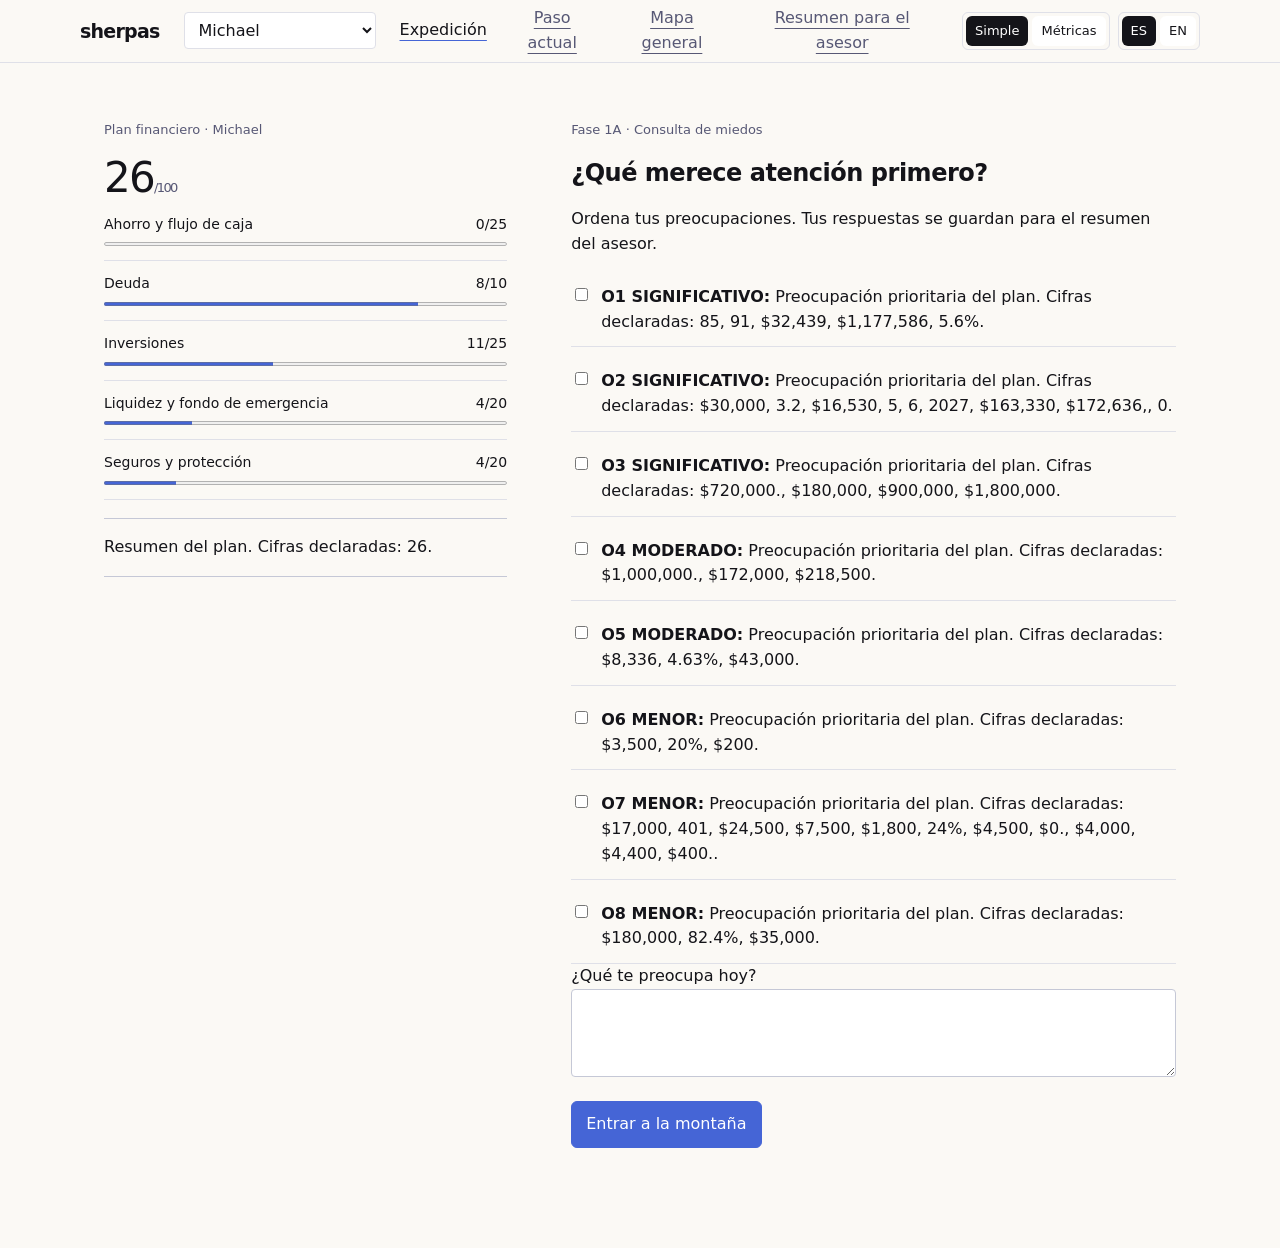
==== frontend/index.html @ 584ed9ed "feat(frontend): deterministic expedition UI ES/EN, sumi-e mountain, zero inference (#6)" ====
<!doctype html>
<html lang="es">
<head>
  <meta charset="utf-8">
  <meta name="viewport" content="width=device-width, initial-scale=1">
  <meta name="description" content="Sherpas Basecamp: una expedición financiera conectada a tu plan real.">
  <title>Sherpa Basecamp × Run IRL</title>
  <link rel="stylesheet" href="styles.css">
</head>
<body>
  <div id="app"></div>
  <script src="cases-data.js"></script>
  <script src="expedicion.js"></script>
  <script src="post-cima.js"></script>
  <script>
    document.addEventListener('DOMContentLoaded', function () {
      if (window.SherpaCasesData && window.SherpaPostCima && document.querySelector('#app')) {
        window.SherpaCasesData.loadCaseData('michael-carter').then(function (loaded) {
          window.SherpaPostCima.mount('#app', { caseId: loaded && loaded.meta ? loaded.meta.slug : 'michael-carter' });
        }).catch(function () {
          window.SherpaPostCima.mount('#app', { caseId: 'michael-carter' });
        });
      }
    });
  </script>
</body>
</html>
---- frontend/styles.css ----
:root {
  --bg-canvas: #FBF9F5;
  --bg-subtle: #f4f5f6;
  --bg-surface: #ffffff;
  --bg-muted: #f0f1f3;
  --ink-primary: #141419;
  --ink-secondary: #30303f;
  --ink-muted: #575875;
  --ink-faint: #717390;
  --border-hairline: #dfe0e8;
  --border-strong: #c5c8d6;
  --accent-primary: #4565d6;
  --accent-bright: #6586fc;
  --accent-soft: #eef2ff;
  --semantic-ok: #059669;
  --semantic-ok-bg: #ecfdf5;
  --semantic-warn: #d97706;
  --semantic-warn-bg: #fffbeb;
  --semantic-danger: #dc2626;
  --semantic-danger-bg: #fef2f2;
  --partner-a: #4565d6;
  --partner-b: #0d9488;
  --font-display: "Poppins", "Inter", system-ui, -apple-system, sans-serif;
  --font-sans: "Inter", system-ui, -apple-system, sans-serif;
  --font-mono: "Fragment Mono", ui-monospace, SFMono-Regular, monospace;
  --radius-sm: 4px;
  --radius-md: 6px;
  --radius-lg: 8px;
  --header-h: 56px;
  --canvas-max: 1120px;
}
* { box-sizing: border-box; box-shadow: none; }
body { margin: 0; background: var(--bg-canvas); color: var(--ink-primary); font: 16px/1.55 var(--font-sans); }
button, input, select, textarea { font: inherit; color: inherit; }
button { border: 1px solid var(--border-strong); background: var(--bg-surface); border-radius: var(--radius-md); padding: 10px 14px; cursor: pointer; transition: transform 150ms ease-out, background 150ms ease-out, border-color 150ms ease-out; }
button:active:not(:disabled) { transform: scale(0.96); }
button:disabled { opacity: .55; cursor: not-allowed; }
@media (hover: hover) { button:hover:not(:disabled) { border-color: var(--accent-primary); background: var(--accent-soft); } button.primary:hover:not(:disabled), .primary:hover:not(:disabled) { background:#3452bf; border-color:#3452bf; color:#ffffff; } }
a { color: inherit; }
h1,h2,h3 { font-family: var(--font-display); letter-spacing: -0.02em; line-height: 1.15; text-wrap: balance; }
p,li,.body-copy { max-width: 72ch; text-wrap: pretty; }
.numbers,.reframe,.advisor-brief,.fear-note,.crack,.preview,.workspace-section,.biome-pill,.score,.metric,.year-label { font-variant-numeric: tabular-nums; }
.site-header { min-height: var(--header-h); width: 100%; border-bottom: 1px solid var(--border-hairline); display:flex; align-items:center; gap:24px; padding:0 max(24px,calc((100vw - var(--canvas-max))/2)); background:var(--bg-canvas); }
.brand { font:600 19px var(--font-display); letter-spacing:-.04em; text-decoration:none; }
.case-select { max-width:250px; border:1px solid var(--border-hairline); padding:7px 10px; border-radius:var(--radius-sm); background:var(--bg-surface); }
.site-nav { display:flex; gap:20px; align-items:center; margin-left:auto; }
.site-nav button { padding:6px 0; border:0; border-radius:0; background:transparent; color:var(--ink-muted); text-decoration:underline; text-underline-offset:5px; }
.site-nav button.active { color:var(--ink-primary); text-decoration-color:var(--accent-primary); }
.toggle,.language-toggle { display:flex; gap:4px; border:1px solid var(--border-hairline); padding:3px; border-radius:var(--radius-md); }
.toggle button,.language-toggle button { border:0; padding:5px 9px; font-size:13px; }
.toggle button.active,.language-toggle button.active { background:var(--ink-primary); color:white; }
.language-toggle { margin-left:-16px; }
.page-shell { max-width:var(--canvas-max); margin:0 auto; padding:44px 24px 80px; }
.open-flow { display:grid; grid-template-columns:minmax(260px, .4fr) minmax(0, .6fr); column-gap:64px; align-items:start; }
.left-rail { position:sticky; top:20px; }
.eyebrow { color:var(--ink-muted); font-size:13px; }
.score { font:500 42px var(--font-display); letter-spacing:-.04em; }
.pillar { display:grid; grid-template-columns:1fr auto; gap:5px 14px; padding:12px 0; border-bottom:1px solid var(--border-hairline); font-size:14px; }
progress { grid-column:1/-1; width:100%; height:8px; accent-color:var(--accent-primary); }
.reframe { padding:16px 0; margin:18px 0; border-top:1px solid var(--border-strong); border-bottom:1px solid var(--border-strong); font-weight:500; }
.workspace-section { border-top:1px solid var(--border-hairline); padding:20px 0; }
.workspace-section:first-child { border-top:0; padding-top:0; }
.choice-list { display:grid; gap:10px; }
.choice { display:flex; gap:10px; align-items:flex-start; padding:12px 0; border-bottom:1px solid var(--border-hairline); }
textarea,input,select { border:1px solid var(--border-strong); border-radius:var(--radius-sm); background:white; padding:10px; }
textarea { width:100%; min-height:88px; }
.button-row { display:flex; gap:10px; flex-wrap:wrap; margin-top:16px; }
button.primary, .primary { background:var(--accent-primary); color:#ffffff; border-color:var(--accent-primary); }
.open-flow:has(.mountain-stage) { position:relative; display:block; }
.open-flow:has(.mountain-stage) > .left-rail { position:absolute; z-index:4; top:28px; left:0; width:min(290px,calc(100vw - 48px)); padding:14px 16px; background:color-mix(in srgb,#FBF9F5 92%,transparent); border-top:1px solid #d7d1c8; border-bottom:1px solid #d7d1c8; backdrop-filter:blur(7px); }
.open-flow:has(.mountain-stage) > div { min-width:0; }
.mountain-stage { position:relative; isolation:isolate; overflow:visible; display:flex; flex-direction:column; justify-content:space-between; width:100vw; min-height:min(72vh,720px); margin:0 calc(50% - 50vw) 30px; padding:0; border:0; border-radius:0; background:transparent!important; color:var(--ink-primary); }
.weather-layer { display:none; }
.biome-pill { position:absolute; z-index:3; top:22px; right:max(24px,calc((100vw - var(--canvas-max))/2)); width:max-content; border:0; border-radius:0; padding:5px 0; background:transparent; color:var(--ink-primary); font-size:12px; letter-spacing:.08em; text-transform:uppercase; }
.mountain-svg { position:relative; z-index:1; width:100%; height:min(72vh,720px); max-height:none; overflow:visible; }
.mountain-svg path,.mountain-svg circle { vector-effect:non-scaling-stroke; }
.mountain-stage ~ .workspace-section,
.mountain-stage + .focus-card { position:relative; z-index:5; width:min(680px,calc(100% - 32px)); margin:-116px auto 0; padding:22px 24px; background:color-mix(in srgb,#FBF9F5 94%,transparent); border-top:1px solid #d7d1c8; border-bottom:1px solid #d7d1c8; backdrop-filter:blur(8px); }
.crack { padding:18px 0; border-left:3px solid var(--semantic-danger); padding-left:16px; background:var(--semantic-danger-bg); }
.preview { color:var(--ink-muted); font-size:14px; }
.advisor-brief,.fear-note { padding:16px 0; border-bottom:1px solid var(--border-hairline); }
.post-view { min-width:0; }
.focus-card,.irl-timeline,.radio-box,.shock-detail,.brief-grid>section { border-top:1px solid var(--border-hairline); padding:18px 0; }
.owner-split { display:grid; grid-template-columns:repeat(2,minmax(0,1fr)); gap:12px; margin:18px 0; }
.owner-split label { display:flex; align-items:center; gap:9px; padding:12px; border:1px solid var(--border-hairline); }
.inertia-alert { margin-top:16px; border-left:3px solid var(--semantic-warn); padding:12px 16px; background:var(--semantic-warn-bg); }
.irl-timeline { display:flex; flex-wrap:wrap; gap:10px; align-items:center; }
.irl-timeline h2,.irl-timeline p { width:100%; }
.radio-controls { display:grid; gap:14px; }
.radio-controls label { display:block; min-width:0; }
.shock-picker { display:block; width:100%; height:42px; min-height:42px; white-space:nowrap; overflow:hidden; text-overflow:ellipsis; margin-top:8px; }
.calm-alert { margin:18px 0; padding:14px 16px; border:1px solid var(--semantic-warn); background:var(--semantic-warn-bg); color:var(--ink-primary); }
.shock-detail { margin-top:16px; }
.brief-grid { display:grid; grid-template-columns:repeat(2,minmax(0,1fr)); gap:32px; }
.numbers,.focus-card,.irl-timeline,.inertia-alert,.radio-box,.shock-picker,.shock-detail,.brief-grid { font-variant-numeric:tabular-nums; }
.mountain-stage[data-biome='summit'] .mountain-svg #activeTrail { stroke-dashoffset:0; }
.mountain-stage[data-biome='summit'] .mountain-svg #cp1,.mountain-stage[data-biome='summit'] .mountain-svg #cp2,.mountain-stage[data-biome='summit'] .mountain-svg #cp3 { fill:#141311; }
.left-rail .reframe { font-variant-numeric:tabular-nums; }
.post-mountain .mountain-svg path[stroke="#ef4444"] { stroke:#C83A2B; }
.mountain-svg .sumi-spine { stroke:#141311; filter:url(#sumi-brush); stroke-linecap:round; stroke-linejoin:round; }
.mountain-svg .rock-edge { stroke:#141311; opacity:.72; stroke-linecap:round; stroke-linejoin:round; }
.mountain-svg .route-ink { stroke:#141311; opacity:.68; }
.mountain-svg .risk-path { stroke:#C83A2B; stroke-linecap:round; stroke-linejoin:round; }
.mountain-svg .sherpas-flag { fill:#141311; }
.mountain-svg [data-action='focus-node'] { cursor:zoom-in; }
.mountain-svg.is-risk-tracking .risk-path { animation:riskDraw 1450ms cubic-bezier(.22,.61,.36,1) both; }
.hidden { display:none !important; }
@media (prefers-reduced-motion: no-preference) {
  .mountain-stage.storm-shake { animation:stormShake .45s ease; }
  @keyframes riskDraw { from { stroke-dashoffset:1; } to { stroke-dashoffset:0; } }
  @keyframes stormShake { 0%,100% { transform:translateX(0); } 20%,60% { transform:translateX(-5px); } 40%,80% { transform:translateX(5px); } }
}
@media (prefers-reduced-motion: reduce) { *,*::before,*::after { scroll-behavior:auto !important; animation-duration:.01ms !important; transition-duration:.01ms !important; } }
@media (max-width:899px) {
  .site-header { height:auto; min-height:var(--header-h); padding:12px 18px; flex-wrap:wrap; gap:12px; }
  .site-nav { order:3; width:100%; flex-wrap:wrap; overflow:visible; margin:0; gap:8px 16px; }
  .language-toggle { margin-left:0; }
  .site-nav button { white-space:nowrap; }
  .case-select { flex:1; min-width:0; height:40px; min-height:40px; white-space:nowrap; overflow:hidden; text-overflow:ellipsis; }
  .page-shell { padding:28px 18px 56px; }
  .open-flow { grid-template-columns:1fr; gap:32px; }
  .open-flow:has(.mountain-stage) > .left-rail { position:relative; top:auto; left:auto; width:auto; margin-bottom:18px; }
  .mountain-stage { min-height:54vh; }
  .mountain-svg { height:54vh; }
  .mountain-stage ~ .workspace-section,
  .mountain-stage + .focus-card { width:calc(100% - 24px); margin-top:-54px; padding:18px 14px; }
  .left-rail { position:static; }
  input,select,textarea { font-size:16px; }
  .focus-card,.owner-split,.irl-timeline,.inertia-alert,.radio-box,.shock-picker,.shock-detail,.brief-grid { min-width:0; }
  .owner-split,.brief-grid { grid-template-columns:1fr; }
  .irl-timeline button { width:100%; }
}
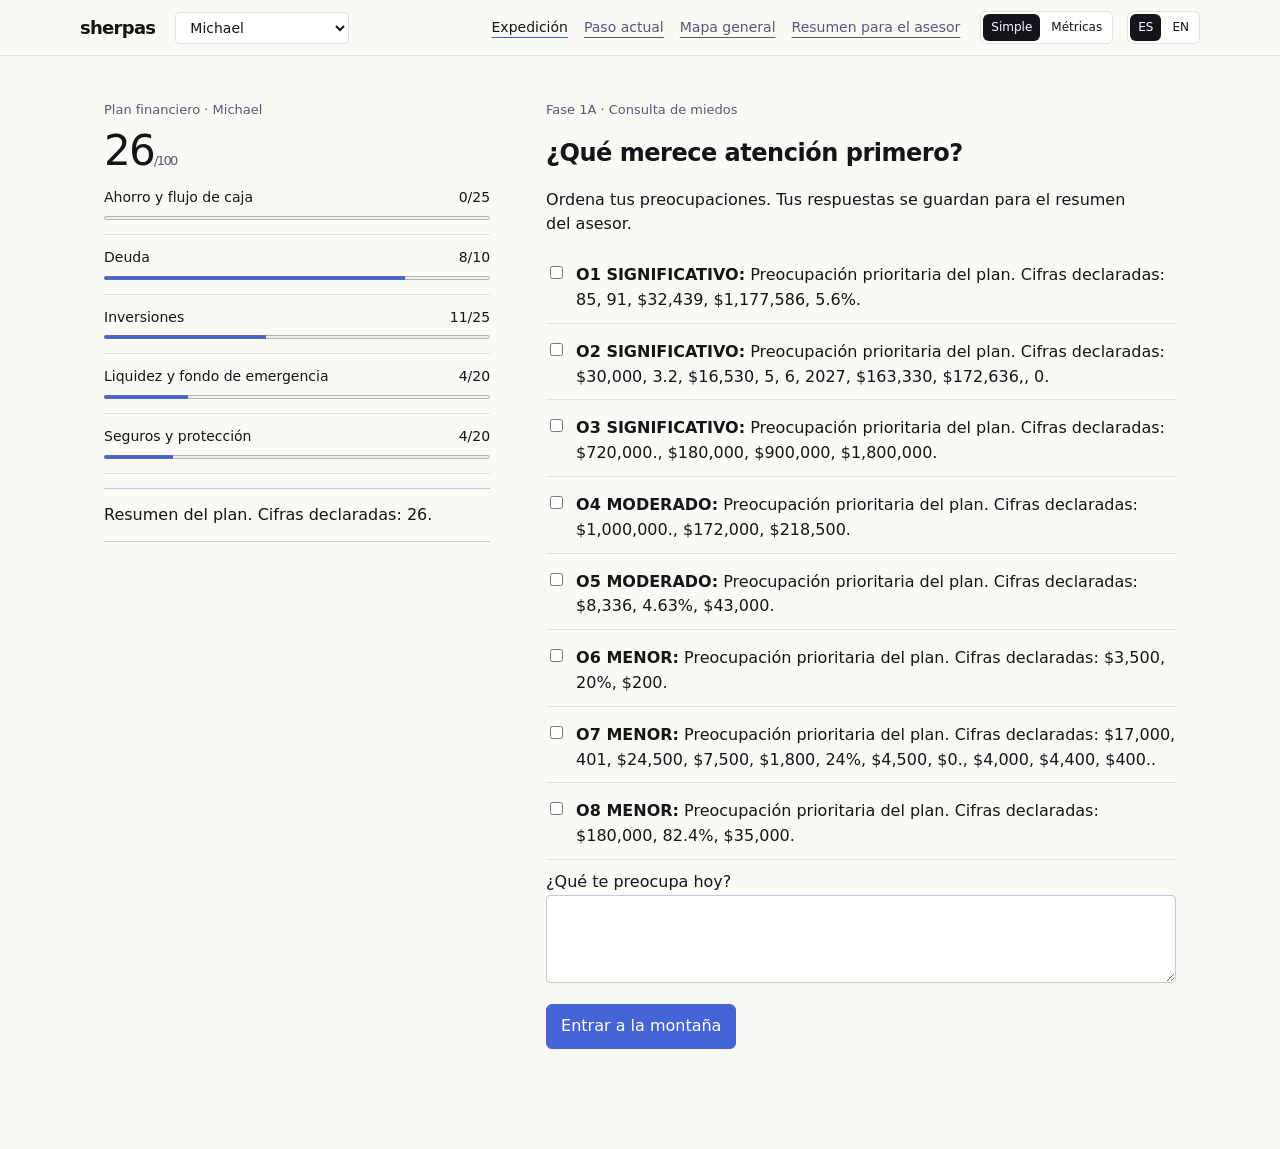
==== commit df5f65c4: "feat(frontend): fullscreen sumi-e mountain, 8x micro-camp zoom and RAF travelling (#92)" ====
--- a/frontend/index.html
+++ b/frontend/index.html
@@ -2,8 +2,8 @@
 <html lang="es">
 <head>
   <meta charset="utf-8">
-  <meta name="viewport" content="width=device-width, initial-scale=1">
-  <meta name="description" content="Sherpas Basecamp: una expedición financiera conectada a tu plan real.">
+  <meta name="viewport" content="width=device-width, initial-scale=1, viewport-fit=cover">
+  <meta name="description" content="Sherpa Basecamp × Run IRL: expedición financiera determinista conectada a tu plan real.">
   <title>Sherpa Basecamp × Run IRL</title>
   <link rel="stylesheet" href="styles.css">
 </head>
--- a/frontend/styles.css
+++ b/frontend/styles.css
@@ -16,7 +16,7 @@
   --semantic-ok-bg: #ecfdf5;
   --semantic-warn: #d97706;
   --semantic-warn-bg: #fffbeb;
-  --semantic-danger: #dc2626;
+  --semantic-danger: #C83A2B;
   --semantic-danger-bg: #fef2f2;
   --partner-a: #4565d6;
   --partner-b: #0d9488;
@@ -25,108 +25,310 @@
   --font-mono: "Fragment Mono", ui-monospace, SFMono-Regular, monospace;
   --radius-sm: 4px;
   --radius-md: 6px;
-  --radius-lg: 8px;
+  --radius-lg: 10px;
   --header-h: 56px;
   --canvas-max: 1120px;
 }
 * { box-sizing: border-box; box-shadow: none; }
 body { margin: 0; background: var(--bg-canvas); color: var(--ink-primary); font: 16px/1.55 var(--font-sans); }
+body.is-mountain-viewport { overflow: hidden; height: 100vh; width: 100vw; }
 button, input, select, textarea { font: inherit; color: inherit; }
-button { border: 1px solid var(--border-strong); background: var(--bg-surface); border-radius: var(--radius-md); padding: 10px 14px; cursor: pointer; transition: transform 150ms ease-out, background 150ms ease-out, border-color 150ms ease-out; }
-button:active:not(:disabled) { transform: scale(0.96); }
+button { border: 1px solid var(--border-strong); background: var(--bg-surface); border-radius: var(--radius-md); padding: 9px 14px; cursor: pointer; transition: transform 150ms ease-out, background 150ms ease-out, border-color 150ms ease-out; }
+button:active:not(:disabled) { transform: scale(0.97); }
 button:disabled { opacity: .55; cursor: not-allowed; }
-@media (hover: hover) { button:hover:not(:disabled) { border-color: var(--accent-primary); background: var(--accent-soft); } button.primary:hover:not(:disabled), .primary:hover:not(:disabled) { background:#3452bf; border-color:#3452bf; color:#ffffff; } }
+@media (hover: hover) {
+  button:hover:not(:disabled) { border-color: var(--accent-primary); background: var(--accent-soft); }
+  button.primary:hover:not(:disabled), .primary:hover:not(:disabled) { background: #3452bf; border-color: #3452bf; color: #ffffff; }
+}
 a { color: inherit; }
-h1,h2,h3 { font-family: var(--font-display); letter-spacing: -0.02em; line-height: 1.15; text-wrap: balance; }
-p,li,.body-copy { max-width: 72ch; text-wrap: pretty; }
-.numbers,.reframe,.advisor-brief,.fear-note,.crack,.preview,.workspace-section,.biome-pill,.score,.metric,.year-label { font-variant-numeric: tabular-nums; }
-.site-header { min-height: var(--header-h); width: 100%; border-bottom: 1px solid var(--border-hairline); display:flex; align-items:center; gap:24px; padding:0 max(24px,calc((100vw - var(--canvas-max))/2)); background:var(--bg-canvas); }
-.brand { font:600 19px var(--font-display); letter-spacing:-.04em; text-decoration:none; }
-.case-select { max-width:250px; border:1px solid var(--border-hairline); padding:7px 10px; border-radius:var(--radius-sm); background:var(--bg-surface); }
-.site-nav { display:flex; gap:20px; align-items:center; margin-left:auto; }
-.site-nav button { padding:6px 0; border:0; border-radius:0; background:transparent; color:var(--ink-muted); text-decoration:underline; text-underline-offset:5px; }
-.site-nav button.active { color:var(--ink-primary); text-decoration-color:var(--accent-primary); }
-.toggle,.language-toggle { display:flex; gap:4px; border:1px solid var(--border-hairline); padding:3px; border-radius:var(--radius-md); }
-.toggle button,.language-toggle button { border:0; padding:5px 9px; font-size:13px; }
-.toggle button.active,.language-toggle button.active { background:var(--ink-primary); color:white; }
-.language-toggle { margin-left:-16px; }
-.page-shell { max-width:var(--canvas-max); margin:0 auto; padding:44px 24px 80px; }
-.open-flow { display:grid; grid-template-columns:minmax(260px, .4fr) minmax(0, .6fr); column-gap:64px; align-items:start; }
-.left-rail { position:sticky; top:20px; }
-.eyebrow { color:var(--ink-muted); font-size:13px; }
-.score { font:500 42px var(--font-display); letter-spacing:-.04em; }
-.pillar { display:grid; grid-template-columns:1fr auto; gap:5px 14px; padding:12px 0; border-bottom:1px solid var(--border-hairline); font-size:14px; }
-progress { grid-column:1/-1; width:100%; height:8px; accent-color:var(--accent-primary); }
-.reframe { padding:16px 0; margin:18px 0; border-top:1px solid var(--border-strong); border-bottom:1px solid var(--border-strong); font-weight:500; }
-.workspace-section { border-top:1px solid var(--border-hairline); padding:20px 0; }
-.workspace-section:first-child { border-top:0; padding-top:0; }
-.choice-list { display:grid; gap:10px; }
-.choice { display:flex; gap:10px; align-items:flex-start; padding:12px 0; border-bottom:1px solid var(--border-hairline); }
-textarea,input,select { border:1px solid var(--border-strong); border-radius:var(--radius-sm); background:white; padding:10px; }
-textarea { width:100%; min-height:88px; }
-.button-row { display:flex; gap:10px; flex-wrap:wrap; margin-top:16px; }
-button.primary, .primary { background:var(--accent-primary); color:#ffffff; border-color:var(--accent-primary); }
-.open-flow:has(.mountain-stage) { position:relative; display:block; }
-.open-flow:has(.mountain-stage) > .left-rail { position:absolute; z-index:4; top:28px; left:0; width:min(290px,calc(100vw - 48px)); padding:14px 16px; background:color-mix(in srgb,#FBF9F5 92%,transparent); border-top:1px solid #d7d1c8; border-bottom:1px solid #d7d1c8; backdrop-filter:blur(7px); }
-.open-flow:has(.mountain-stage) > div { min-width:0; }
-.mountain-stage { position:relative; isolation:isolate; overflow:visible; display:flex; flex-direction:column; justify-content:space-between; width:100vw; min-height:min(72vh,720px); margin:0 calc(50% - 50vw) 30px; padding:0; border:0; border-radius:0; background:transparent!important; color:var(--ink-primary); }
-.weather-layer { display:none; }
-.biome-pill { position:absolute; z-index:3; top:22px; right:max(24px,calc((100vw - var(--canvas-max))/2)); width:max-content; border:0; border-radius:0; padding:5px 0; background:transparent; color:var(--ink-primary); font-size:12px; letter-spacing:.08em; text-transform:uppercase; }
-.mountain-svg { position:relative; z-index:1; width:100%; height:min(72vh,720px); max-height:none; overflow:visible; }
-.mountain-svg path,.mountain-svg circle { vector-effect:non-scaling-stroke; }
-.mountain-stage ~ .workspace-section,
-.mountain-stage + .focus-card { position:relative; z-index:5; width:min(680px,calc(100% - 32px)); margin:-116px auto 0; padding:22px 24px; background:color-mix(in srgb,#FBF9F5 94%,transparent); border-top:1px solid #d7d1c8; border-bottom:1px solid #d7d1c8; backdrop-filter:blur(8px); }
-.crack { padding:18px 0; border-left:3px solid var(--semantic-danger); padding-left:16px; background:var(--semantic-danger-bg); }
-.preview { color:var(--ink-muted); font-size:14px; }
-.advisor-brief,.fear-note { padding:16px 0; border-bottom:1px solid var(--border-hairline); }
-.post-view { min-width:0; }
-.focus-card,.irl-timeline,.radio-box,.shock-detail,.brief-grid>section { border-top:1px solid var(--border-hairline); padding:18px 0; }
-.owner-split { display:grid; grid-template-columns:repeat(2,minmax(0,1fr)); gap:12px; margin:18px 0; }
-.owner-split label { display:flex; align-items:center; gap:9px; padding:12px; border:1px solid var(--border-hairline); }
-.inertia-alert { margin-top:16px; border-left:3px solid var(--semantic-warn); padding:12px 16px; background:var(--semantic-warn-bg); }
-.irl-timeline { display:flex; flex-wrap:wrap; gap:10px; align-items:center; }
-.irl-timeline h2,.irl-timeline p { width:100%; }
-.radio-controls { display:grid; gap:14px; }
-.radio-controls label { display:block; min-width:0; }
-.shock-picker { display:block; width:100%; height:42px; min-height:42px; white-space:nowrap; overflow:hidden; text-overflow:ellipsis; margin-top:8px; }
-.calm-alert { margin:18px 0; padding:14px 16px; border:1px solid var(--semantic-warn); background:var(--semantic-warn-bg); color:var(--ink-primary); }
-.shock-detail { margin-top:16px; }
-.brief-grid { display:grid; grid-template-columns:repeat(2,minmax(0,1fr)); gap:32px; }
-.numbers,.focus-card,.irl-timeline,.inertia-alert,.radio-box,.shock-picker,.shock-detail,.brief-grid { font-variant-numeric:tabular-nums; }
-.mountain-stage[data-biome='summit'] .mountain-svg #activeTrail { stroke-dashoffset:0; }
-.mountain-stage[data-biome='summit'] .mountain-svg #cp1,.mountain-stage[data-biome='summit'] .mountain-svg #cp2,.mountain-stage[data-biome='summit'] .mountain-svg #cp3 { fill:#141311; }
-.left-rail .reframe { font-variant-numeric:tabular-nums; }
-.post-mountain .mountain-svg path[stroke="#ef4444"] { stroke:#C83A2B; }
-.mountain-svg .sumi-spine { stroke:#141311; filter:url(#sumi-brush); stroke-linecap:round; stroke-linejoin:round; }
-.mountain-svg .rock-edge { stroke:#141311; opacity:.72; stroke-linecap:round; stroke-linejoin:round; }
-.mountain-svg .route-ink { stroke:#141311; opacity:.68; }
-.mountain-svg .risk-path { stroke:#C83A2B; stroke-linecap:round; stroke-linejoin:round; }
-.mountain-svg .sherpas-flag { fill:#141311; }
-.mountain-svg [data-action='focus-node'] { cursor:zoom-in; }
-.mountain-svg.is-risk-tracking .risk-path { animation:riskDraw 1450ms cubic-bezier(.22,.61,.36,1) both; }
-.hidden { display:none !important; }
+h1, h2, h3 { font-family: var(--font-display); letter-spacing: -0.02em; line-height: 1.15; text-wrap: balance; }
+p, li, .body-copy { max-width: 72ch; text-wrap: pretty; }
+.numbers, .reframe, .advisor-brief, .fear-note, .crack, .preview, .workspace-section, .biome-pill, .score, .metric, .year-label { font-variant-numeric: tabular-nums; }
+
+.site-header {
+  min-height: var(--header-h);
+  width: 100%;
+  border-bottom: 1px solid var(--border-hairline);
+  display: flex;
+  align-items: center;
+  gap: 20px;
+  padding: 0 max(24px, calc((100vw - var(--canvas-max)) / 2));
+  background: var(--bg-canvas);
+}
+.site-header.header-floating {
+  position: fixed;
+  top: 12px;
+  left: 50%;
+  transform: translateX(-50%);
+  z-index: 30;
+  width: min(1140px, calc(100vw - 24px));
+  min-height: 48px;
+  padding: 6px 14px;
+  gap: 14px;
+  border: 1px solid rgba(20, 19, 17, 0.14);
+  border-radius: var(--radius-lg);
+  background: rgba(251, 249, 245, 0.84);
+  backdrop-filter: blur(12px);
+}
+.brand { font: 600 18px var(--font-display); letter-spacing: -.04em; text-decoration: none; flex-shrink: 0; }
+.case-select { max-width: 240px; border: 1px solid var(--border-hairline); padding: 6px 10px; border-radius: var(--radius-sm); background: var(--bg-surface); font-size: 14px; }
+.site-nav { display: flex; gap: 16px; align-items: center; margin-left: auto; }
+.site-nav button { padding: 5px 0; border: 0; border-radius: 0; background: transparent; color: var(--ink-muted); text-decoration: underline; text-underline-offset: 5px; font-size: 14px; }
+.site-nav button.active { color: var(--ink-primary); text-decoration-color: var(--accent-primary); font-weight: 500; }
+.toggle, .language-toggle { display: flex; gap: 3px; border: 1px solid var(--border-hairline); padding: 2px; border-radius: var(--radius-md); background: rgba(255, 255, 255, 0.72); }
+.toggle button, .language-toggle button { border: 0; padding: 4px 8px; font-size: 12px; background: transparent; }
+.toggle button.active, .language-toggle button.active { background: var(--ink-primary); color: #ffffff; }
+.language-toggle { margin-left: -6px; }
+
+.page-shell { max-width: var(--canvas-max); margin: 0 auto; padding: 44px 24px 80px; }
+.page-shell.page-mountain-full { max-width: none; margin: 0; padding: 0; width: 100vw; height: 100vh; }
+.open-flow { display: grid; grid-template-columns: minmax(260px, .38fr) minmax(0, .62fr); column-gap: 56px; align-items: start; }
+.open-flow.is-mountain-phase { display: block; width: 100vw; height: 100vh; }
+.left-rail { position: sticky; top: 20px; }
+.eyebrow { color: var(--ink-muted); font-size: 13px; margin: 0 0 6px; }
+.score { font: 500 42px var(--font-display); letter-spacing: -.04em; }
+.pillar { display: grid; grid-template-columns: 1fr auto; gap: 5px 14px; padding: 12px 0; border-bottom: 1px solid var(--border-hairline); font-size: 14px; }
+progress { grid-column: 1 / -1; width: 100%; height: 8px; accent-color: var(--accent-primary); }
+.reframe { padding: 14px 0; margin: 14px 0; border-top: 1px solid var(--border-strong); border-bottom: 1px solid var(--border-strong); font-weight: 500; }
+.workspace-section { border-top: 1px solid var(--border-hairline); padding: 20px 0; }
+.workspace-section:first-child { border-top: 0; padding-top: 0; }
+.choice-list { display: grid; gap: 6px; margin-bottom: 10px; }
+.choice { display: flex; gap: 10px; align-items: flex-start; padding: 10px 0; border-bottom: 1px solid var(--border-hairline); cursor: pointer; }
+textarea, input, select { border: 1px solid var(--border-strong); border-radius: var(--radius-sm); background: #ffffff; padding: 10px; }
+textarea { width: 100%; min-height: 88px; }
+.button-row { display: flex; gap: 10px; flex-wrap: wrap; margin-top: 14px; }
+button.primary, .primary { background: var(--accent-primary); color: #ffffff; border-color: var(--accent-primary); }
+
+/* Giant 100vw x 100vh Sumi-e Mountain Stage */
+.mountain-stage.mountain-fullscreen {
+  position: fixed;
+  inset: 0;
+  width: 100vw;
+  height: 100vh;
+  margin: 0;
+  padding: 0;
+  overflow: hidden;
+  z-index: 10;
+  background: radial-gradient(circle at 68% 20%, #FFFFFF 0%, #FBF9F5 54%, #F2EDE3 100%);
+}
+.mountain-fullscreen .mountain-svg {
+  width: 100vw;
+  height: 100vh;
+  display: block;
+}
+.mountain-hud {
+  position: fixed;
+  top: 72px;
+  left: max(16px, calc((100vw - 1140px) / 2));
+  z-index: 25;
+  display: flex;
+  flex-wrap: wrap;
+  align-items: center;
+  gap: 8px;
+  pointer-events: none;
+}
+.mountain-hud > * { pointer-events: auto; }
+.biome-pill {
+  border: 1px solid rgba(20, 19, 17, 0.14);
+  border-radius: var(--radius-md);
+  padding: 5px 10px;
+  background: rgba(251, 249, 245, 0.86);
+  backdrop-filter: blur(8px);
+  color: var(--ink-primary);
+  font-size: 12px;
+  letter-spacing: .06em;
+  text-transform: uppercase;
+}
+.camp-pills {
+  display: inline-flex;
+  align-items: center;
+  gap: 4px;
+  padding: 3px;
+  border: 1px solid rgba(20, 19, 17, 0.14);
+  border-radius: var(--radius-md);
+  background: rgba(251, 249, 245, 0.86);
+  backdrop-filter: blur(8px);
+}
+.camp-pills button {
+  border: 0;
+  background: transparent;
+  padding: 4px 8px;
+  font-size: 12px;
+  border-radius: var(--radius-sm);
+  color: var(--ink-muted);
+}
+.camp-pills button.active {
+  background: var(--ink-primary);
+  color: #ffffff;
+}
+.hud-zoom-btn {
+  padding: 5px 10px;
+  font-size: 12px;
+  background: rgba(251, 249, 245, 0.88);
+  border: 1px solid rgba(20, 19, 17, 0.18);
+  backdrop-filter: blur(8px);
+}
+
+/* Floating decision / crevasse dialog shown ONLY after zooming into camp */
+.floating-dialog {
+  position: fixed;
+  right: max(20px, calc((100vw - 1140px) / 2));
+  bottom: 20px;
+  z-index: 28;
+  width: min(450px, calc(100vw - 32px));
+  max-height: min(65vh, 560px);
+  overflow-y: auto;
+  padding: 18px 20px;
+  background: rgba(251, 249, 245, 0.94);
+  border: 1px solid rgba(20, 19, 17, 0.18);
+  border-radius: var(--radius-lg);
+  backdrop-filter: blur(14px);
+  animation: dialogEnter 240ms cubic-bezier(.22, .61, .36, 1) both;
+}
+.floating-dialog.is-dialog-hidden,
+.floating-dialog[hidden] {
+  display: none !important;
+}
+.floating-dialog h1, .floating-dialog h2 {
+  font-size: 19px;
+  margin: 0 0 8px;
+}
+.floating-dialog .reframe {
+  margin: 10px 0;
+  padding: 10px 0;
+  font-size: 14px;
+}
+.floating-dialog-head {
+  display: flex;
+  align-items: flex-start;
+  justify-content: space-between;
+  gap: 12px;
+}
+.dialog-close-btn {
+  padding: 4px 9px;
+  font-size: 12px;
+  flex-shrink: 0;
+}
+.floating-overview-cta {
+  position: fixed;
+  left: 50%;
+  bottom: 24px;
+  transform: translateX(-50%);
+  z-index: 26;
+  display: flex;
+  align-items: center;
+  gap: 10px;
+  padding: 8px 14px;
+  background: rgba(251, 249, 245, 0.9);
+  border: 1px solid rgba(20, 19, 17, 0.16);
+  border-radius: 999px;
+  backdrop-filter: blur(10px);
+  font-size: 13px;
+}
+.floating-overview-cta.is-hidden,
+.floating-overview-cta[hidden] {
+  display: none !important;
+}
+
+/* Post-cima mountain inside overview / current */
+.mountain-stage.post-mountain {
+  position: relative;
+  width: 100%;
+  min-height: 320px;
+  margin: 14px 0 24px;
+  border: 1px solid var(--border-hairline);
+  border-radius: var(--radius-lg);
+  overflow: hidden;
+  background: radial-gradient(circle at 68% 20%, #FFFFFF 0%, #FBF9F5 56%, #F2EDE3 100%);
+}
+.post-mountain .mountain-svg {
+  width: 100%;
+  height: min(46vh, 420px);
+  display: block;
+}
+.post-mountain .biome-pill {
+  position: absolute;
+  top: 12px;
+  left: 12px;
+  z-index: 3;
+}
+.weather-layer { display: none; }
+
+/* Sumi-e SVG linework & micro-camp scale */
+.mountain-svg .sumi-spine { stroke: #141311; filter: url(#sumi-brush); stroke-linecap: round; stroke-linejoin: round; vector-effect: non-scaling-stroke; }
+.mountain-svg .rock-edge { stroke: #141311; opacity: .66; stroke-linecap: round; stroke-linejoin: round; vector-effect: non-scaling-stroke; }
+.mountain-svg .contour-ink { stroke: #141311; opacity: .16; fill: none; vector-effect: non-scaling-stroke; }
+.mountain-svg .route-guide { stroke: #141311; opacity: .24; fill: none; stroke-dasharray: 4 6; vector-effect: non-scaling-stroke; }
+.mountain-svg .route-ink { stroke: #141311; opacity: .82; fill: none; stroke-linecap: round; vector-effect: non-scaling-stroke; }
+.mountain-svg .partner-rope { fill: none; stroke-linecap: round; vector-effect: non-scaling-stroke; }
+.mountain-svg .risk-path { stroke: #C83A2B; fill: none; stroke-linecap: round; stroke-linejoin: round; vector-effect: non-scaling-stroke; }
+.mountain-svg .micro-camp { cursor: zoom-in; }
+.mountain-svg .micro-camp .camp-beacon { fill: none; stroke: #141311; stroke-width: .45; opacity: .38; }
+.mountain-svg .micro-camp.is-active .camp-beacon { stroke: #4565d6; opacity: .95; }
+.mountain-svg .micro-camp.is-reached .camp-tent { fill: #141311; }
+.mountain-svg .micro-camp:hover .camp-beacon { stroke: #4565d6; opacity: 1; }
+.mountain-svg .sherpas-flag { fill: #141311; }
+
+.yearly-chart { width: 100%; height: auto; display: block; margin: 6px 0; }
+.crack { padding: 14px 16px; border-left: 3px solid var(--semantic-danger); background: var(--semantic-danger-bg); margin-bottom: 12px; }
+.preview { color: var(--ink-muted); font-size: 14px; margin: 8px 0; }
+.advisor-brief, .fear-note { padding: 12px 0; border-bottom: 1px solid var(--border-hairline); }
+.post-view { min-width: 0; }
+.focus-card, .irl-timeline, .radio-box, .shock-detail, .brief-grid > section { border-top: 1px solid var(--border-hairline); padding: 18px 0; }
+.owner-split { display: grid; grid-template-columns: repeat(2, minmax(0, 1fr)); gap: 12px; margin: 18px 0; }
+.owner-split label { display: flex; align-items: center; gap: 9px; padding: 12px; border: 1px solid var(--border-hairline); }
+.inertia-alert { margin-top: 16px; border-left: 3px solid var(--semantic-warn); padding: 12px 16px; background: var(--semantic-warn-bg); }
+.irl-timeline { display: flex; flex-wrap: wrap; gap: 10px; align-items: center; }
+.irl-timeline h2, .irl-timeline p { width: 100%; }
+.radio-controls { display: grid; gap: 14px; }
+.radio-controls label { display: block; min-width: 0; }
+.shock-picker { display: block; width: 100%; height: 42px; min-height: 42px; white-space: nowrap; overflow: hidden; text-overflow: ellipsis; margin-top: 8px; }
+.calm-alert { margin: 18px 0; padding: 14px 16px; border: 1px solid var(--semantic-warn); background: var(--semantic-warn-bg); color: var(--ink-primary); }
+.shock-detail { margin-top: 16px; }
+.brief-grid { display: grid; grid-template-columns: repeat(2, minmax(0, 1fr)); gap: 32px; }
+.numbers, .focus-card, .irl-timeline, .inertia-alert, .radio-box, .shock-picker, .shock-detail, .brief-grid { font-variant-numeric: tabular-nums; }
+.hidden { display: none !important; }
+
 @media (prefers-reduced-motion: no-preference) {
-  .mountain-stage.storm-shake { animation:stormShake .45s ease; }
-  @keyframes riskDraw { from { stroke-dashoffset:1; } to { stroke-dashoffset:0; } }
-  @keyframes stormShake { 0%,100% { transform:translateX(0); } 20%,60% { transform:translateX(-5px); } 40%,80% { transform:translateX(5px); } }
-}
-@media (prefers-reduced-motion: reduce) { *,*::before,*::after { scroll-behavior:auto !important; animation-duration:.01ms !important; transition-duration:.01ms !important; } }
-@media (max-width:899px) {
-  .site-header { height:auto; min-height:var(--header-h); padding:12px 18px; flex-wrap:wrap; gap:12px; }
-  .site-nav { order:3; width:100%; flex-wrap:wrap; overflow:visible; margin:0; gap:8px 16px; }
-  .language-toggle { margin-left:0; }
-  .site-nav button { white-space:nowrap; }
-  .case-select { flex:1; min-width:0; height:40px; min-height:40px; white-space:nowrap; overflow:hidden; text-overflow:ellipsis; }
-  .page-shell { padding:28px 18px 56px; }
-  .open-flow { grid-template-columns:1fr; gap:32px; }
-  .open-flow:has(.mountain-stage) > .left-rail { position:relative; top:auto; left:auto; width:auto; margin-bottom:18px; }
-  .mountain-stage { min-height:54vh; }
-  .mountain-svg { height:54vh; }
-  .mountain-stage ~ .workspace-section,
-  .mountain-stage + .focus-card { width:calc(100% - 24px); margin-top:-54px; padding:18px 14px; }
-  .left-rail { position:static; }
-  input,select,textarea { font-size:16px; }
-  .focus-card,.owner-split,.irl-timeline,.inertia-alert,.radio-box,.shock-picker,.shock-detail,.brief-grid { min-width:0; }
-  .owner-split,.brief-grid { grid-template-columns:1fr; }
-  .irl-timeline button { width:100%; }
-}
+  .mountain-stage.storm-shake { animation: stormShake .45s ease; }
+  @keyframes dialogEnter { from { opacity: 0; transform: translateY(10px); } to { opacity: 1; transform: translateY(0); } }
+  @keyframes stormShake { 0%, 100% { transform: translateX(0); } 20%, 60% { transform: translateX(-5px); } 40%, 80% { transform: translateX(5px); } }
+}
+@media (prefers-reduced-motion: reduce) {
+  *, *::before, *::after { scroll-behavior: auto !important; animation-duration: .01ms !important; transition-duration: .01ms !important; }
+}
+
+@media (max-width: 899px) {
+  .site-header { height: auto; min-height: var(--header-h); padding: 12px 18px; flex-wrap: wrap; gap: 10px; }
+  .site-header.header-floating {
+    top: 8px;
+    left: 8px;
+    right: 8px;
+    width: auto;
+    transform: none;
+    padding: 8px 10px;
+    gap: 8px;
+  }
+  .site-nav { order: 3; width: 100%; flex-wrap: wrap; overflow: visible; margin: 0; gap: 6px 14px; }
+  .language-toggle { margin-left: 0; }
+  .site-nav button { white-space: nowrap; }
+  .case-select { flex: 1; min-width: 0; height: 38px; min-height: 38px; white-space: nowrap; overflow: hidden; text-overflow: ellipsis; }
+  .page-shell { padding: 28px 18px 56px; }
+  .page-shell.page-mountain-full { padding: 0; }
+  .open-flow { grid-template-columns: 1fr; gap: 32px; }
+  .left-rail { position: static; }
+  .mountain-hud { top: 104px; left: 10px; right: 10px; }
+  .floating-dialog {
+    left: 10px;
+    right: 10px;
+    bottom: 10px;
+    width: auto;
+    max-height: 52vh;
+    padding: 14px 14px;
+  }
+  .post-mountain .mountain-svg { height: 42vh; }
+  input, select, textarea { font-size: 16px; }
+  .focus-card, .owner-split, .irl-timeline, .inertia-alert, .radio-box, .shock-picker, .shock-detail, .brief-grid { min-width: 0; }
+  .owner-split, .brief-grid { grid-template-columns: 1fr; }
+  .irl-timeline button { width: 100%; }
+}
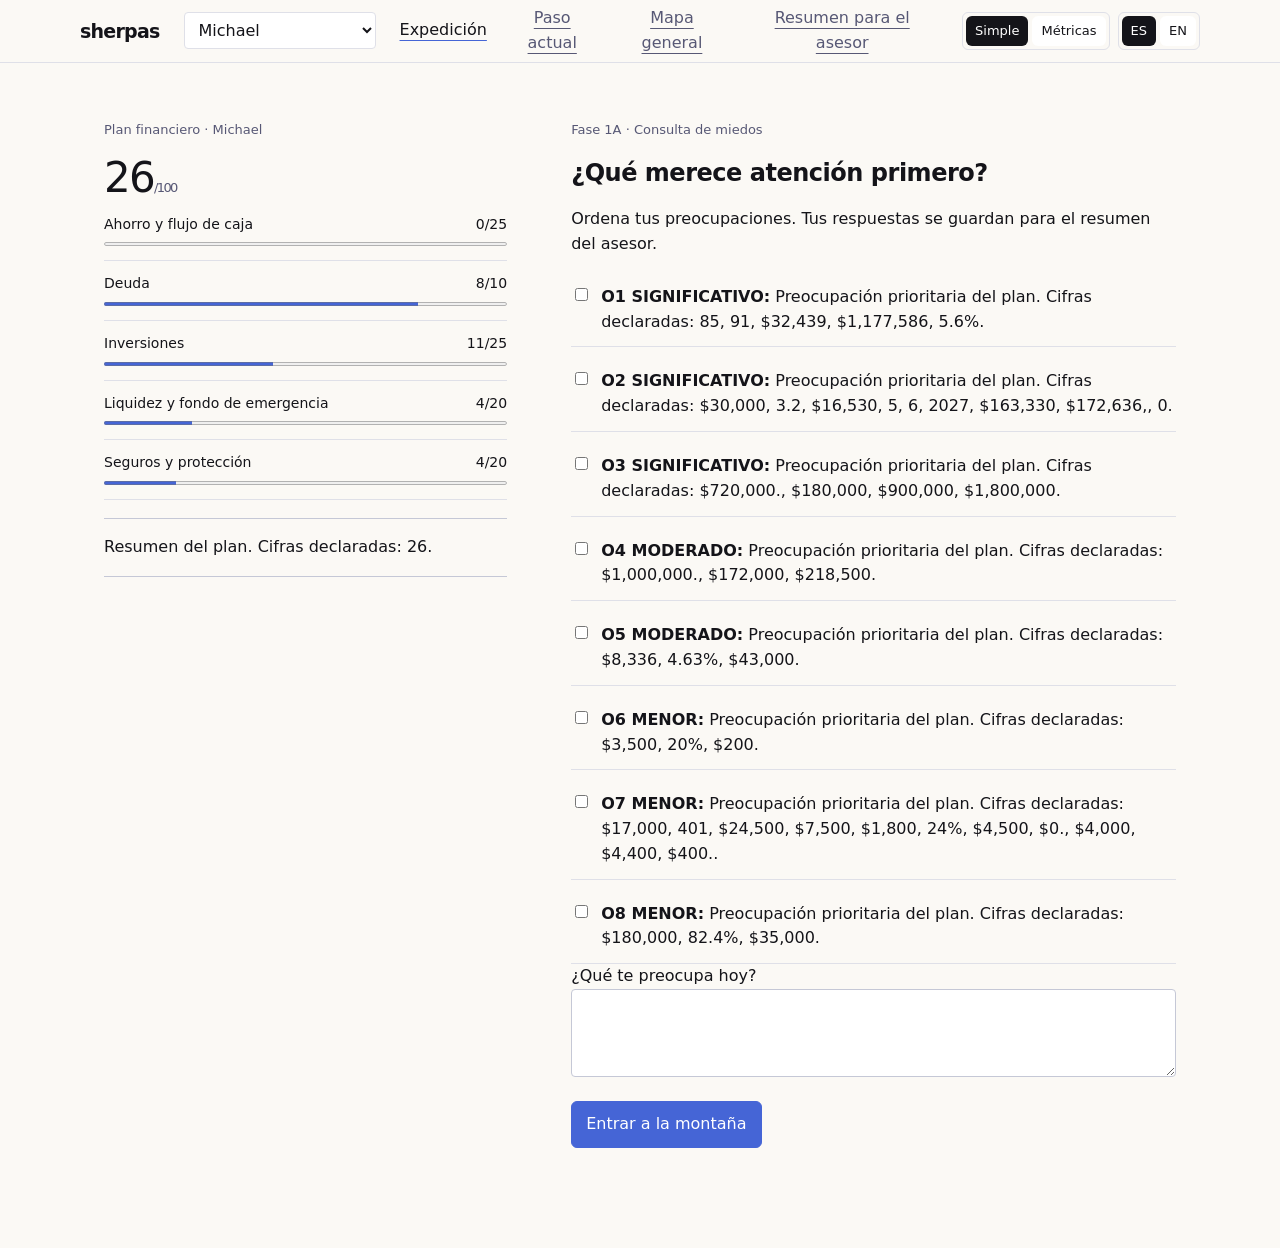
==== commit d7912fff: "Merge remote-tracking branch 'origin/feat/issue-7-frontend-post-cima' into feat/unified-api-server" ====
--- a/frontend/index.html
+++ b/frontend/index.html
@@ -2,8 +2,8 @@
 <html lang="es">
 <head>
   <meta charset="utf-8">
-  <meta name="viewport" content="width=device-width, initial-scale=1, viewport-fit=cover">
-  <meta name="description" content="Sherpa Basecamp × Run IRL: expedición financiera determinista conectada a tu plan real.">
+  <meta name="viewport" content="width=device-width, initial-scale=1">
+  <meta name="description" content="Sherpas Basecamp: una expedición financiera conectada a tu plan real.">
   <title>Sherpa Basecamp × Run IRL</title>
   <link rel="stylesheet" href="styles.css">
 </head>
--- a/frontend/styles.css
+++ b/frontend/styles.css
@@ -16,7 +16,7 @@
   --semantic-ok-bg: #ecfdf5;
   --semantic-warn: #d97706;
   --semantic-warn-bg: #fffbeb;
-  --semantic-danger: #C83A2B;
+  --semantic-danger: #dc2626;
   --semantic-danger-bg: #fef2f2;
   --partner-a: #4565d6;
   --partner-b: #0d9488;
@@ -25,310 +25,108 @@
   --font-mono: "Fragment Mono", ui-monospace, SFMono-Regular, monospace;
   --radius-sm: 4px;
   --radius-md: 6px;
-  --radius-lg: 10px;
+  --radius-lg: 8px;
   --header-h: 56px;
   --canvas-max: 1120px;
 }
 * { box-sizing: border-box; box-shadow: none; }
 body { margin: 0; background: var(--bg-canvas); color: var(--ink-primary); font: 16px/1.55 var(--font-sans); }
-body.is-mountain-viewport { overflow: hidden; height: 100vh; width: 100vw; }
 button, input, select, textarea { font: inherit; color: inherit; }
-button { border: 1px solid var(--border-strong); background: var(--bg-surface); border-radius: var(--radius-md); padding: 9px 14px; cursor: pointer; transition: transform 150ms ease-out, background 150ms ease-out, border-color 150ms ease-out; }
-button:active:not(:disabled) { transform: scale(0.97); }
+button { border: 1px solid var(--border-strong); background: var(--bg-surface); border-radius: var(--radius-md); padding: 10px 14px; cursor: pointer; transition: transform 150ms ease-out, background 150ms ease-out, border-color 150ms ease-out; }
+button:active:not(:disabled) { transform: scale(0.96); }
 button:disabled { opacity: .55; cursor: not-allowed; }
-@media (hover: hover) {
-  button:hover:not(:disabled) { border-color: var(--accent-primary); background: var(--accent-soft); }
-  button.primary:hover:not(:disabled), .primary:hover:not(:disabled) { background: #3452bf; border-color: #3452bf; color: #ffffff; }
+@media (hover: hover) { button:hover:not(:disabled) { border-color: var(--accent-primary); background: var(--accent-soft); } button.primary:hover:not(:disabled), .primary:hover:not(:disabled) { background:#3452bf; border-color:#3452bf; color:#ffffff; } }
+a { color: inherit; }
+h1,h2,h3 { font-family: var(--font-display); letter-spacing: -0.02em; line-height: 1.15; text-wrap: balance; }
+p,li,.body-copy { max-width: 72ch; text-wrap: pretty; }
+.numbers,.reframe,.advisor-brief,.fear-note,.crack,.preview,.workspace-section,.biome-pill,.score,.metric,.year-label { font-variant-numeric: tabular-nums; }
+.site-header { min-height: var(--header-h); width: 100%; border-bottom: 1px solid var(--border-hairline); display:flex; align-items:center; gap:24px; padding:0 max(24px,calc((100vw - var(--canvas-max))/2)); background:var(--bg-canvas); }
+.brand { font:600 19px var(--font-display); letter-spacing:-.04em; text-decoration:none; }
+.case-select { max-width:250px; border:1px solid var(--border-hairline); padding:7px 10px; border-radius:var(--radius-sm); background:var(--bg-surface); }
+.site-nav { display:flex; gap:20px; align-items:center; margin-left:auto; }
+.site-nav button { padding:6px 0; border:0; border-radius:0; background:transparent; color:var(--ink-muted); text-decoration:underline; text-underline-offset:5px; }
+.site-nav button.active { color:var(--ink-primary); text-decoration-color:var(--accent-primary); }
+.toggle,.language-toggle { display:flex; gap:4px; border:1px solid var(--border-hairline); padding:3px; border-radius:var(--radius-md); }
+.toggle button,.language-toggle button { border:0; padding:5px 9px; font-size:13px; }
+.toggle button.active,.language-toggle button.active { background:var(--ink-primary); color:white; }
+.language-toggle { margin-left:-16px; }
+.page-shell { max-width:var(--canvas-max); margin:0 auto; padding:44px 24px 80px; }
+.open-flow { display:grid; grid-template-columns:minmax(260px, .4fr) minmax(0, .6fr); column-gap:64px; align-items:start; }
+.left-rail { position:sticky; top:20px; }
+.eyebrow { color:var(--ink-muted); font-size:13px; }
+.score { font:500 42px var(--font-display); letter-spacing:-.04em; }
+.pillar { display:grid; grid-template-columns:1fr auto; gap:5px 14px; padding:12px 0; border-bottom:1px solid var(--border-hairline); font-size:14px; }
+progress { grid-column:1/-1; width:100%; height:8px; accent-color:var(--accent-primary); }
+.reframe { padding:16px 0; margin:18px 0; border-top:1px solid var(--border-strong); border-bottom:1px solid var(--border-strong); font-weight:500; }
+.workspace-section { border-top:1px solid var(--border-hairline); padding:20px 0; }
+.workspace-section:first-child { border-top:0; padding-top:0; }
+.choice-list { display:grid; gap:10px; }
+.choice { display:flex; gap:10px; align-items:flex-start; padding:12px 0; border-bottom:1px solid var(--border-hairline); }
+textarea,input,select { border:1px solid var(--border-strong); border-radius:var(--radius-sm); background:white; padding:10px; }
+textarea { width:100%; min-height:88px; }
+.button-row { display:flex; gap:10px; flex-wrap:wrap; margin-top:16px; }
+button.primary, .primary { background:var(--accent-primary); color:#ffffff; border-color:var(--accent-primary); }
+.open-flow:has(.mountain-stage) { position:relative; display:block; }
+.open-flow:has(.mountain-stage) > .left-rail { position:absolute; z-index:4; top:28px; left:0; width:min(290px,calc(100vw - 48px)); padding:14px 16px; background:color-mix(in srgb,#FBF9F5 92%,transparent); border-top:1px solid #d7d1c8; border-bottom:1px solid #d7d1c8; backdrop-filter:blur(7px); }
+.open-flow:has(.mountain-stage) > div { min-width:0; }
+.mountain-stage { position:relative; isolation:isolate; overflow:visible; display:flex; flex-direction:column; justify-content:space-between; width:100vw; min-height:min(72vh,720px); margin:0 calc(50% - 50vw) 30px; padding:0; border:0; border-radius:0; background:transparent!important; color:var(--ink-primary); }
+.weather-layer { display:none; }
+.biome-pill { position:absolute; z-index:3; top:22px; right:max(24px,calc((100vw - var(--canvas-max))/2)); width:max-content; border:0; border-radius:0; padding:5px 0; background:transparent; color:var(--ink-primary); font-size:12px; letter-spacing:.08em; text-transform:uppercase; }
+.mountain-svg { position:relative; z-index:1; width:100%; height:min(72vh,720px); max-height:none; overflow:visible; }
+.mountain-svg path,.mountain-svg circle { vector-effect:non-scaling-stroke; }
+.mountain-stage ~ .workspace-section,
+.mountain-stage + .focus-card { position:relative; z-index:5; width:min(680px,calc(100% - 32px)); margin:-116px auto 0; padding:22px 24px; background:color-mix(in srgb,#FBF9F5 94%,transparent); border-top:1px solid #d7d1c8; border-bottom:1px solid #d7d1c8; backdrop-filter:blur(8px); }
+.crack { padding:18px 0; border-left:3px solid var(--semantic-danger); padding-left:16px; background:var(--semantic-danger-bg); }
+.preview { color:var(--ink-muted); font-size:14px; }
+.advisor-brief,.fear-note { padding:16px 0; border-bottom:1px solid var(--border-hairline); }
+.post-view { min-width:0; }
+.focus-card,.irl-timeline,.radio-box,.shock-detail,.brief-grid>section { border-top:1px solid var(--border-hairline); padding:18px 0; }
+.owner-split { display:grid; grid-template-columns:repeat(2,minmax(0,1fr)); gap:12px; margin:18px 0; }
+.owner-split label { display:flex; align-items:center; gap:9px; padding:12px; border:1px solid var(--border-hairline); }
+.inertia-alert { margin-top:16px; border-left:3px solid var(--semantic-warn); padding:12px 16px; background:var(--semantic-warn-bg); }
+.irl-timeline { display:flex; flex-wrap:wrap; gap:10px; align-items:center; }
+.irl-timeline h2,.irl-timeline p { width:100%; }
+.radio-controls { display:grid; gap:14px; }
+.radio-controls label { display:block; min-width:0; }
+.shock-picker { display:block; width:100%; height:42px; min-height:42px; white-space:nowrap; overflow:hidden; text-overflow:ellipsis; margin-top:8px; }
+.calm-alert { margin:18px 0; padding:14px 16px; border:1px solid var(--semantic-warn); background:var(--semantic-warn-bg); color:var(--ink-primary); }
+.shock-detail { margin-top:16px; }
+.brief-grid { display:grid; grid-template-columns:repeat(2,minmax(0,1fr)); gap:32px; }
+.numbers,.focus-card,.irl-timeline,.inertia-alert,.radio-box,.shock-picker,.shock-detail,.brief-grid { font-variant-numeric:tabular-nums; }
+.mountain-stage[data-biome='summit'] .mountain-svg #activeTrail { stroke-dashoffset:0; }
+.mountain-stage[data-biome='summit'] .mountain-svg #cp1,.mountain-stage[data-biome='summit'] .mountain-svg #cp2,.mountain-stage[data-biome='summit'] .mountain-svg #cp3 { fill:#141311; }
+.left-rail .reframe { font-variant-numeric:tabular-nums; }
+.post-mountain .mountain-svg path[stroke="#ef4444"] { stroke:#C83A2B; }
+.mountain-svg .sumi-spine { stroke:#141311; filter:url(#sumi-brush); stroke-linecap:round; stroke-linejoin:round; }
+.mountain-svg .rock-edge { stroke:#141311; opacity:.72; stroke-linecap:round; stroke-linejoin:round; }
+.mountain-svg .route-ink { stroke:#141311; opacity:.68; }
+.mountain-svg .risk-path { stroke:#C83A2B; stroke-linecap:round; stroke-linejoin:round; }
+.mountain-svg .sherpas-flag { fill:#141311; }
+.mountain-svg [data-action='focus-node'] { cursor:zoom-in; }
+.mountain-svg.is-risk-tracking .risk-path { animation:riskDraw 1450ms cubic-bezier(.22,.61,.36,1) both; }
+.hidden { display:none !important; }
+@media (prefers-reduced-motion: no-preference) {
+  .mountain-stage.storm-shake { animation:stormShake .45s ease; }
+  @keyframes riskDraw { from { stroke-dashoffset:1; } to { stroke-dashoffset:0; } }
+  @keyframes stormShake { 0%,100% { transform:translateX(0); } 20%,60% { transform:translateX(-5px); } 40%,80% { transform:translateX(5px); } }
 }
-a { color: inherit; }
-h1, h2, h3 { font-family: var(--font-display); letter-spacing: -0.02em; line-height: 1.15; text-wrap: balance; }
-p, li, .body-copy { max-width: 72ch; text-wrap: pretty; }
-.numbers, .reframe, .advisor-brief, .fear-note, .crack, .preview, .workspace-section, .biome-pill, .score, .metric, .year-label { font-variant-numeric: tabular-nums; }
-
-.site-header {
-  min-height: var(--header-h);
-  width: 100%;
-  border-bottom: 1px solid var(--border-hairline);
-  display: flex;
-  align-items: center;
-  gap: 20px;
-  padding: 0 max(24px, calc((100vw - var(--canvas-max)) / 2));
-  background: var(--bg-canvas);
+@media (prefers-reduced-motion: reduce) { *,*::before,*::after { scroll-behavior:auto !important; animation-duration:.01ms !important; transition-duration:.01ms !important; } }
+@media (max-width:899px) {
+  .site-header { height:auto; min-height:var(--header-h); padding:12px 18px; flex-wrap:wrap; gap:12px; }
+  .site-nav { order:3; width:100%; flex-wrap:wrap; overflow:visible; margin:0; gap:8px 16px; }
+  .language-toggle { margin-left:0; }
+  .site-nav button { white-space:nowrap; }
+  .case-select { flex:1; min-width:0; height:40px; min-height:40px; white-space:nowrap; overflow:hidden; text-overflow:ellipsis; }
+  .page-shell { padding:28px 18px 56px; }
+  .open-flow { grid-template-columns:1fr; gap:32px; }
+  .open-flow:has(.mountain-stage) > .left-rail { position:relative; top:auto; left:auto; width:auto; margin-bottom:18px; }
+  .mountain-stage { min-height:54vh; }
+  .mountain-svg { height:54vh; }
+  .mountain-stage ~ .workspace-section,
+  .mountain-stage + .focus-card { width:calc(100% - 24px); margin-top:-54px; padding:18px 14px; }
+  .left-rail { position:static; }
+  input,select,textarea { font-size:16px; }
+  .focus-card,.owner-split,.irl-timeline,.inertia-alert,.radio-box,.shock-picker,.shock-detail,.brief-grid { min-width:0; }
+  .owner-split,.brief-grid { grid-template-columns:1fr; }
+  .irl-timeline button { width:100%; }
 }
-.site-header.header-floating {
-  position: fixed;
-  top: 12px;
-  left: 50%;
-  transform: translateX(-50%);
-  z-index: 30;
-  width: min(1140px, calc(100vw - 24px));
-  min-height: 48px;
-  padding: 6px 14px;
-  gap: 14px;
-  border: 1px solid rgba(20, 19, 17, 0.14);
-  border-radius: var(--radius-lg);
-  background: rgba(251, 249, 245, 0.84);
-  backdrop-filter: blur(12px);
-}
-.brand { font: 600 18px var(--font-display); letter-spacing: -.04em; text-decoration: none; flex-shrink: 0; }
-.case-select { max-width: 240px; border: 1px solid var(--border-hairline); padding: 6px 10px; border-radius: var(--radius-sm); background: var(--bg-surface); font-size: 14px; }
-.site-nav { display: flex; gap: 16px; align-items: center; margin-left: auto; }
-.site-nav button { padding: 5px 0; border: 0; border-radius: 0; background: transparent; color: var(--ink-muted); text-decoration: underline; text-underline-offset: 5px; font-size: 14px; }
-.site-nav button.active { color: var(--ink-primary); text-decoration-color: var(--accent-primary); font-weight: 500; }
-.toggle, .language-toggle { display: flex; gap: 3px; border: 1px solid var(--border-hairline); padding: 2px; border-radius: var(--radius-md); background: rgba(255, 255, 255, 0.72); }
-.toggle button, .language-toggle button { border: 0; padding: 4px 8px; font-size: 12px; background: transparent; }
-.toggle button.active, .language-toggle button.active { background: var(--ink-primary); color: #ffffff; }
-.language-toggle { margin-left: -6px; }
-
-.page-shell { max-width: var(--canvas-max); margin: 0 auto; padding: 44px 24px 80px; }
-.page-shell.page-mountain-full { max-width: none; margin: 0; padding: 0; width: 100vw; height: 100vh; }
-.open-flow { display: grid; grid-template-columns: minmax(260px, .38fr) minmax(0, .62fr); column-gap: 56px; align-items: start; }
-.open-flow.is-mountain-phase { display: block; width: 100vw; height: 100vh; }
-.left-rail { position: sticky; top: 20px; }
-.eyebrow { color: var(--ink-muted); font-size: 13px; margin: 0 0 6px; }
-.score { font: 500 42px var(--font-display); letter-spacing: -.04em; }
-.pillar { display: grid; grid-template-columns: 1fr auto; gap: 5px 14px; padding: 12px 0; border-bottom: 1px solid var(--border-hairline); font-size: 14px; }
-progress { grid-column: 1 / -1; width: 100%; height: 8px; accent-color: var(--accent-primary); }
-.reframe { padding: 14px 0; margin: 14px 0; border-top: 1px solid var(--border-strong); border-bottom: 1px solid var(--border-strong); font-weight: 500; }
-.workspace-section { border-top: 1px solid var(--border-hairline); padding: 20px 0; }
-.workspace-section:first-child { border-top: 0; padding-top: 0; }
-.choice-list { display: grid; gap: 6px; margin-bottom: 10px; }
-.choice { display: flex; gap: 10px; align-items: flex-start; padding: 10px 0; border-bottom: 1px solid var(--border-hairline); cursor: pointer; }
-textarea, input, select { border: 1px solid var(--border-strong); border-radius: var(--radius-sm); background: #ffffff; padding: 10px; }
-textarea { width: 100%; min-height: 88px; }
-.button-row { display: flex; gap: 10px; flex-wrap: wrap; margin-top: 14px; }
-button.primary, .primary { background: var(--accent-primary); color: #ffffff; border-color: var(--accent-primary); }
-
-/* Giant 100vw x 100vh Sumi-e Mountain Stage */
-.mountain-stage.mountain-fullscreen {
-  position: fixed;
-  inset: 0;
-  width: 100vw;
-  height: 100vh;
-  margin: 0;
-  padding: 0;
-  overflow: hidden;
-  z-index: 10;
-  background: radial-gradient(circle at 68% 20%, #FFFFFF 0%, #FBF9F5 54%, #F2EDE3 100%);
-}
-.mountain-fullscreen .mountain-svg {
-  width: 100vw;
-  height: 100vh;
-  display: block;
-}
-.mountain-hud {
-  position: fixed;
-  top: 72px;
-  left: max(16px, calc((100vw - 1140px) / 2));
-  z-index: 25;
-  display: flex;
-  flex-wrap: wrap;
-  align-items: center;
-  gap: 8px;
-  pointer-events: none;
-}
-.mountain-hud > * { pointer-events: auto; }
-.biome-pill {
-  border: 1px solid rgba(20, 19, 17, 0.14);
-  border-radius: var(--radius-md);
-  padding: 5px 10px;
-  background: rgba(251, 249, 245, 0.86);
-  backdrop-filter: blur(8px);
-  color: var(--ink-primary);
-  font-size: 12px;
-  letter-spacing: .06em;
-  text-transform: uppercase;
-}
-.camp-pills {
-  display: inline-flex;
-  align-items: center;
-  gap: 4px;
-  padding: 3px;
-  border: 1px solid rgba(20, 19, 17, 0.14);
-  border-radius: var(--radius-md);
-  background: rgba(251, 249, 245, 0.86);
-  backdrop-filter: blur(8px);
-}
-.camp-pills button {
-  border: 0;
-  background: transparent;
-  padding: 4px 8px;
-  font-size: 12px;
-  border-radius: var(--radius-sm);
-  color: var(--ink-muted);
-}
-.camp-pills button.active {
-  background: var(--ink-primary);
-  color: #ffffff;
-}
-.hud-zoom-btn {
-  padding: 5px 10px;
-  font-size: 12px;
-  background: rgba(251, 249, 245, 0.88);
-  border: 1px solid rgba(20, 19, 17, 0.18);
-  backdrop-filter: blur(8px);
-}
-
-/* Floating decision / crevasse dialog shown ONLY after zooming into camp */
-.floating-dialog {
-  position: fixed;
-  right: max(20px, calc((100vw - 1140px) / 2));
-  bottom: 20px;
-  z-index: 28;
-  width: min(450px, calc(100vw - 32px));
-  max-height: min(65vh, 560px);
-  overflow-y: auto;
-  padding: 18px 20px;
-  background: rgba(251, 249, 245, 0.94);
-  border: 1px solid rgba(20, 19, 17, 0.18);
-  border-radius: var(--radius-lg);
-  backdrop-filter: blur(14px);
-  animation: dialogEnter 240ms cubic-bezier(.22, .61, .36, 1) both;
-}
-.floating-dialog.is-dialog-hidden,
-.floating-dialog[hidden] {
-  display: none !important;
-}
-.floating-dialog h1, .floating-dialog h2 {
-  font-size: 19px;
-  margin: 0 0 8px;
-}
-.floating-dialog .reframe {
-  margin: 10px 0;
-  padding: 10px 0;
-  font-size: 14px;
-}
-.floating-dialog-head {
-  display: flex;
-  align-items: flex-start;
-  justify-content: space-between;
-  gap: 12px;
-}
-.dialog-close-btn {
-  padding: 4px 9px;
-  font-size: 12px;
-  flex-shrink: 0;
-}
-.floating-overview-cta {
-  position: fixed;
-  left: 50%;
-  bottom: 24px;
-  transform: translateX(-50%);
-  z-index: 26;
-  display: flex;
-  align-items: center;
-  gap: 10px;
-  padding: 8px 14px;
-  background: rgba(251, 249, 245, 0.9);
-  border: 1px solid rgba(20, 19, 17, 0.16);
-  border-radius: 999px;
-  backdrop-filter: blur(10px);
-  font-size: 13px;
-}
-.floating-overview-cta.is-hidden,
-.floating-overview-cta[hidden] {
-  display: none !important;
-}
-
-/* Post-cima mountain inside overview / current */
-.mountain-stage.post-mountain {
-  position: relative;
-  width: 100%;
-  min-height: 320px;
-  margin: 14px 0 24px;
-  border: 1px solid var(--border-hairline);
-  border-radius: var(--radius-lg);
-  overflow: hidden;
-  background: radial-gradient(circle at 68% 20%, #FFFFFF 0%, #FBF9F5 56%, #F2EDE3 100%);
-}
-.post-mountain .mountain-svg {
-  width: 100%;
-  height: min(46vh, 420px);
-  display: block;
-}
-.post-mountain .biome-pill {
-  position: absolute;
-  top: 12px;
-  left: 12px;
-  z-index: 3;
-}
-.weather-layer { display: none; }
-
-/* Sumi-e SVG linework & micro-camp scale */
-.mountain-svg .sumi-spine { stroke: #141311; filter: url(#sumi-brush); stroke-linecap: round; stroke-linejoin: round; vector-effect: non-scaling-stroke; }
-.mountain-svg .rock-edge { stroke: #141311; opacity: .66; stroke-linecap: round; stroke-linejoin: round; vector-effect: non-scaling-stroke; }
-.mountain-svg .contour-ink { stroke: #141311; opacity: .16; fill: none; vector-effect: non-scaling-stroke; }
-.mountain-svg .route-guide { stroke: #141311; opacity: .24; fill: none; stroke-dasharray: 4 6; vector-effect: non-scaling-stroke; }
-.mountain-svg .route-ink { stroke: #141311; opacity: .82; fill: none; stroke-linecap: round; vector-effect: non-scaling-stroke; }
-.mountain-svg .partner-rope { fill: none; stroke-linecap: round; vector-effect: non-scaling-stroke; }
-.mountain-svg .risk-path { stroke: #C83A2B; fill: none; stroke-linecap: round; stroke-linejoin: round; vector-effect: non-scaling-stroke; }
-.mountain-svg .micro-camp { cursor: zoom-in; }
-.mountain-svg .micro-camp .camp-beacon { fill: none; stroke: #141311; stroke-width: .45; opacity: .38; }
-.mountain-svg .micro-camp.is-active .camp-beacon { stroke: #4565d6; opacity: .95; }
-.mountain-svg .micro-camp.is-reached .camp-tent { fill: #141311; }
-.mountain-svg .micro-camp:hover .camp-beacon { stroke: #4565d6; opacity: 1; }
-.mountain-svg .sherpas-flag { fill: #141311; }
-
-.yearly-chart { width: 100%; height: auto; display: block; margin: 6px 0; }
-.crack { padding: 14px 16px; border-left: 3px solid var(--semantic-danger); background: var(--semantic-danger-bg); margin-bottom: 12px; }
-.preview { color: var(--ink-muted); font-size: 14px; margin: 8px 0; }
-.advisor-brief, .fear-note { padding: 12px 0; border-bottom: 1px solid var(--border-hairline); }
-.post-view { min-width: 0; }
-.focus-card, .irl-timeline, .radio-box, .shock-detail, .brief-grid > section { border-top: 1px solid var(--border-hairline); padding: 18px 0; }
-.owner-split { display: grid; grid-template-columns: repeat(2, minmax(0, 1fr)); gap: 12px; margin: 18px 0; }
-.owner-split label { display: flex; align-items: center; gap: 9px; padding: 12px; border: 1px solid var(--border-hairline); }
-.inertia-alert { margin-top: 16px; border-left: 3px solid var(--semantic-warn); padding: 12px 16px; background: var(--semantic-warn-bg); }
-.irl-timeline { display: flex; flex-wrap: wrap; gap: 10px; align-items: center; }
-.irl-timeline h2, .irl-timeline p { width: 100%; }
-.radio-controls { display: grid; gap: 14px; }
-.radio-controls label { display: block; min-width: 0; }
-.shock-picker { display: block; width: 100%; height: 42px; min-height: 42px; white-space: nowrap; overflow: hidden; text-overflow: ellipsis; margin-top: 8px; }
-.calm-alert { margin: 18px 0; padding: 14px 16px; border: 1px solid var(--semantic-warn); background: var(--semantic-warn-bg); color: var(--ink-primary); }
-.shock-detail { margin-top: 16px; }
-.brief-grid { display: grid; grid-template-columns: repeat(2, minmax(0, 1fr)); gap: 32px; }
-.numbers, .focus-card, .irl-timeline, .inertia-alert, .radio-box, .shock-picker, .shock-detail, .brief-grid { font-variant-numeric: tabular-nums; }
-.hidden { display: none !important; }
-
-@media (prefers-reduced-motion: no-preference) {
-  .mountain-stage.storm-shake { animation: stormShake .45s ease; }
-  @keyframes dialogEnter { from { opacity: 0; transform: translateY(10px); } to { opacity: 1; transform: translateY(0); } }
-  @keyframes stormShake { 0%, 100% { transform: translateX(0); } 20%, 60% { transform: translateX(-5px); } 40%, 80% { transform: translateX(5px); } }
-}
-@media (prefers-reduced-motion: reduce) {
-  *, *::before, *::after { scroll-behavior: auto !important; animation-duration: .01ms !important; transition-duration: .01ms !important; }
-}
-
-@media (max-width: 899px) {
-  .site-header { height: auto; min-height: var(--header-h); padding: 12px 18px; flex-wrap: wrap; gap: 10px; }
-  .site-header.header-floating {
-    top: 8px;
-    left: 8px;
-    right: 8px;
-    width: auto;
-    transform: none;
-    padding: 8px 10px;
-    gap: 8px;
-  }
-  .site-nav { order: 3; width: 100%; flex-wrap: wrap; overflow: visible; margin: 0; gap: 6px 14px; }
-  .language-toggle { margin-left: 0; }
-  .site-nav button { white-space: nowrap; }
-  .case-select { flex: 1; min-width: 0; height: 38px; min-height: 38px; white-space: nowrap; overflow: hidden; text-overflow: ellipsis; }
-  .page-shell { padding: 28px 18px 56px; }
-  .page-shell.page-mountain-full { padding: 0; }
-  .open-flow { grid-template-columns: 1fr; gap: 32px; }
-  .left-rail { position: static; }
-  .mountain-hud { top: 104px; left: 10px; right: 10px; }
-  .floating-dialog {
-    left: 10px;
-    right: 10px;
-    bottom: 10px;
-    width: auto;
-    max-height: 52vh;
-    padding: 14px 14px;
-  }
-  .post-mountain .mountain-svg { height: 42vh; }
-  input, select, textarea { font-size: 16px; }
-  .focus-card, .owner-split, .irl-timeline, .inertia-alert, .radio-box, .shock-picker, .shock-detail, .brief-grid { min-width: 0; }
-  .owner-split, .brief-grid { grid-template-columns: 1fr; }
-  .irl-timeline button { width: 100%; }
-}
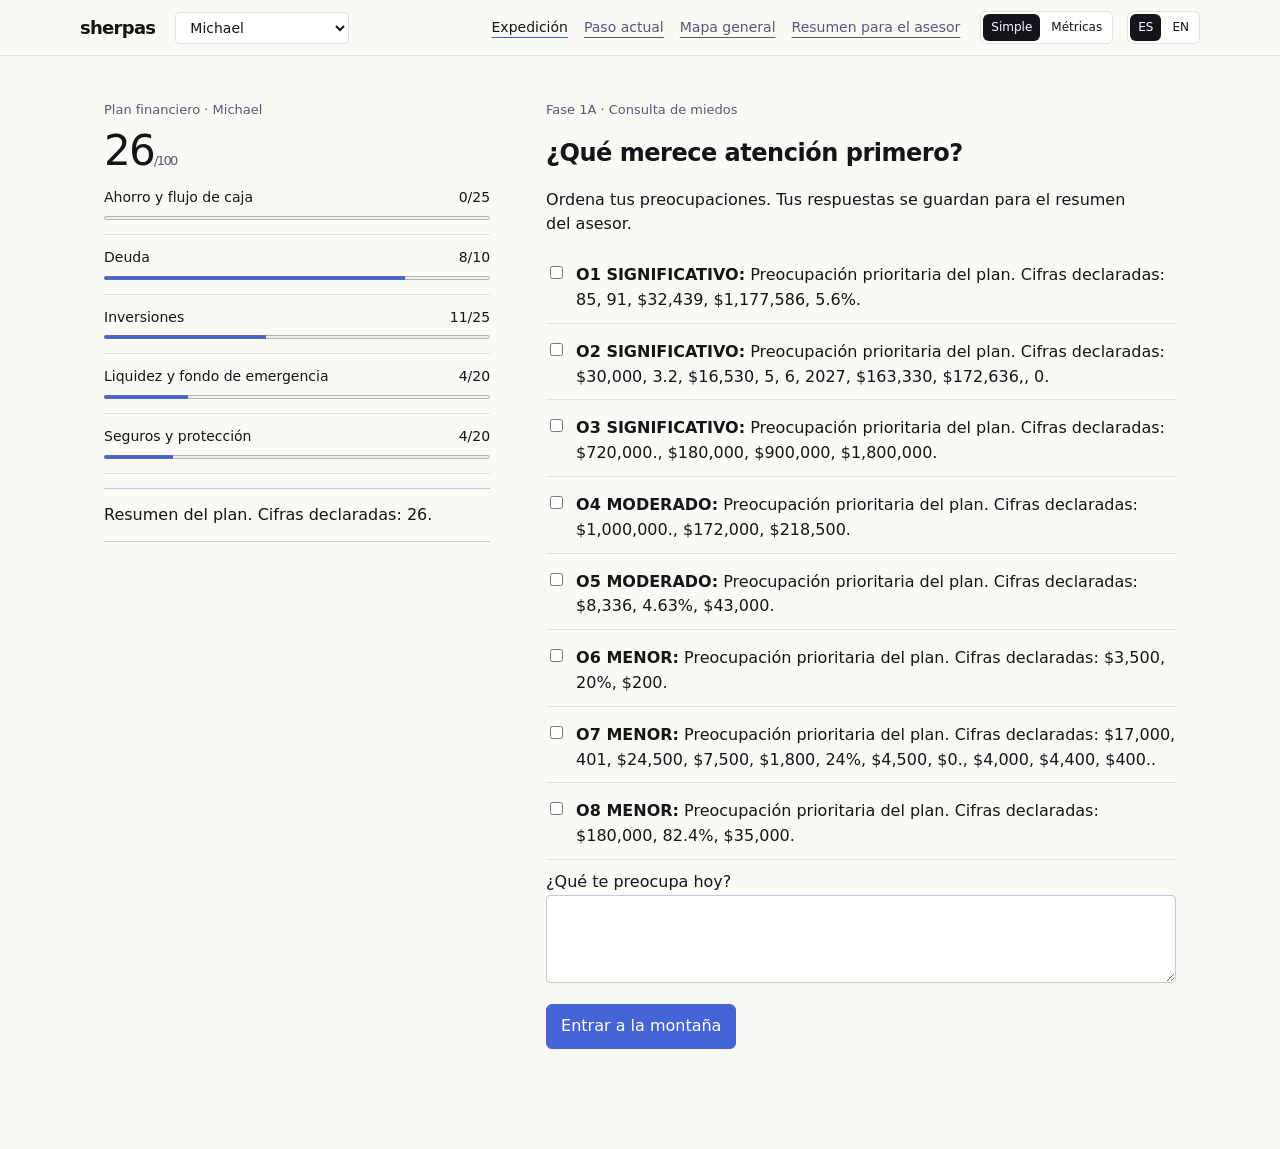
==== commit 175067a0: "Merge remote-tracking branches 'origin/feat/issue-4-llm-proxy-narrator' and 'origin/feat/issue-7-fro" ====
--- a/frontend/index.html
+++ b/frontend/index.html
@@ -2,8 +2,8 @@
 <html lang="es">
 <head>
   <meta charset="utf-8">
-  <meta name="viewport" content="width=device-width, initial-scale=1">
-  <meta name="description" content="Sherpas Basecamp: una expedición financiera conectada a tu plan real.">
+  <meta name="viewport" content="width=device-width, initial-scale=1, viewport-fit=cover">
+  <meta name="description" content="Sherpa Basecamp × Run IRL: expedición financiera determinista conectada a tu plan real.">
   <title>Sherpa Basecamp × Run IRL</title>
   <link rel="stylesheet" href="styles.css">
 </head>
--- a/frontend/styles.css
+++ b/frontend/styles.css
@@ -16,7 +16,7 @@
   --semantic-ok-bg: #ecfdf5;
   --semantic-warn: #d97706;
   --semantic-warn-bg: #fffbeb;
-  --semantic-danger: #dc2626;
+  --semantic-danger: #C83A2B;
   --semantic-danger-bg: #fef2f2;
   --partner-a: #4565d6;
   --partner-b: #0d9488;
@@ -25,108 +25,310 @@
   --font-mono: "Fragment Mono", ui-monospace, SFMono-Regular, monospace;
   --radius-sm: 4px;
   --radius-md: 6px;
-  --radius-lg: 8px;
+  --radius-lg: 10px;
   --header-h: 56px;
   --canvas-max: 1120px;
 }
 * { box-sizing: border-box; box-shadow: none; }
 body { margin: 0; background: var(--bg-canvas); color: var(--ink-primary); font: 16px/1.55 var(--font-sans); }
+body.is-mountain-viewport { overflow: hidden; height: 100vh; width: 100vw; }
 button, input, select, textarea { font: inherit; color: inherit; }
-button { border: 1px solid var(--border-strong); background: var(--bg-surface); border-radius: var(--radius-md); padding: 10px 14px; cursor: pointer; transition: transform 150ms ease-out, background 150ms ease-out, border-color 150ms ease-out; }
-button:active:not(:disabled) { transform: scale(0.96); }
+button { border: 1px solid var(--border-strong); background: var(--bg-surface); border-radius: var(--radius-md); padding: 9px 14px; cursor: pointer; transition: transform 150ms ease-out, background 150ms ease-out, border-color 150ms ease-out; }
+button:active:not(:disabled) { transform: scale(0.97); }
 button:disabled { opacity: .55; cursor: not-allowed; }
-@media (hover: hover) { button:hover:not(:disabled) { border-color: var(--accent-primary); background: var(--accent-soft); } button.primary:hover:not(:disabled), .primary:hover:not(:disabled) { background:#3452bf; border-color:#3452bf; color:#ffffff; } }
+@media (hover: hover) {
+  button:hover:not(:disabled) { border-color: var(--accent-primary); background: var(--accent-soft); }
+  button.primary:hover:not(:disabled), .primary:hover:not(:disabled) { background: #3452bf; border-color: #3452bf; color: #ffffff; }
+}
 a { color: inherit; }
-h1,h2,h3 { font-family: var(--font-display); letter-spacing: -0.02em; line-height: 1.15; text-wrap: balance; }
-p,li,.body-copy { max-width: 72ch; text-wrap: pretty; }
-.numbers,.reframe,.advisor-brief,.fear-note,.crack,.preview,.workspace-section,.biome-pill,.score,.metric,.year-label { font-variant-numeric: tabular-nums; }
-.site-header { min-height: var(--header-h); width: 100%; border-bottom: 1px solid var(--border-hairline); display:flex; align-items:center; gap:24px; padding:0 max(24px,calc((100vw - var(--canvas-max))/2)); background:var(--bg-canvas); }
-.brand { font:600 19px var(--font-display); letter-spacing:-.04em; text-decoration:none; }
-.case-select { max-width:250px; border:1px solid var(--border-hairline); padding:7px 10px; border-radius:var(--radius-sm); background:var(--bg-surface); }
-.site-nav { display:flex; gap:20px; align-items:center; margin-left:auto; }
-.site-nav button { padding:6px 0; border:0; border-radius:0; background:transparent; color:var(--ink-muted); text-decoration:underline; text-underline-offset:5px; }
-.site-nav button.active { color:var(--ink-primary); text-decoration-color:var(--accent-primary); }
-.toggle,.language-toggle { display:flex; gap:4px; border:1px solid var(--border-hairline); padding:3px; border-radius:var(--radius-md); }
-.toggle button,.language-toggle button { border:0; padding:5px 9px; font-size:13px; }
-.toggle button.active,.language-toggle button.active { background:var(--ink-primary); color:white; }
-.language-toggle { margin-left:-16px; }
-.page-shell { max-width:var(--canvas-max); margin:0 auto; padding:44px 24px 80px; }
-.open-flow { display:grid; grid-template-columns:minmax(260px, .4fr) minmax(0, .6fr); column-gap:64px; align-items:start; }
-.left-rail { position:sticky; top:20px; }
-.eyebrow { color:var(--ink-muted); font-size:13px; }
-.score { font:500 42px var(--font-display); letter-spacing:-.04em; }
-.pillar { display:grid; grid-template-columns:1fr auto; gap:5px 14px; padding:12px 0; border-bottom:1px solid var(--border-hairline); font-size:14px; }
-progress { grid-column:1/-1; width:100%; height:8px; accent-color:var(--accent-primary); }
-.reframe { padding:16px 0; margin:18px 0; border-top:1px solid var(--border-strong); border-bottom:1px solid var(--border-strong); font-weight:500; }
-.workspace-section { border-top:1px solid var(--border-hairline); padding:20px 0; }
-.workspace-section:first-child { border-top:0; padding-top:0; }
-.choice-list { display:grid; gap:10px; }
-.choice { display:flex; gap:10px; align-items:flex-start; padding:12px 0; border-bottom:1px solid var(--border-hairline); }
-textarea,input,select { border:1px solid var(--border-strong); border-radius:var(--radius-sm); background:white; padding:10px; }
-textarea { width:100%; min-height:88px; }
-.button-row { display:flex; gap:10px; flex-wrap:wrap; margin-top:16px; }
-button.primary, .primary { background:var(--accent-primary); color:#ffffff; border-color:var(--accent-primary); }
-.open-flow:has(.mountain-stage) { position:relative; display:block; }
-.open-flow:has(.mountain-stage) > .left-rail { position:absolute; z-index:4; top:28px; left:0; width:min(290px,calc(100vw - 48px)); padding:14px 16px; background:color-mix(in srgb,#FBF9F5 92%,transparent); border-top:1px solid #d7d1c8; border-bottom:1px solid #d7d1c8; backdrop-filter:blur(7px); }
-.open-flow:has(.mountain-stage) > div { min-width:0; }
-.mountain-stage { position:relative; isolation:isolate; overflow:visible; display:flex; flex-direction:column; justify-content:space-between; width:100vw; min-height:min(72vh,720px); margin:0 calc(50% - 50vw) 30px; padding:0; border:0; border-radius:0; background:transparent!important; color:var(--ink-primary); }
-.weather-layer { display:none; }
-.biome-pill { position:absolute; z-index:3; top:22px; right:max(24px,calc((100vw - var(--canvas-max))/2)); width:max-content; border:0; border-radius:0; padding:5px 0; background:transparent; color:var(--ink-primary); font-size:12px; letter-spacing:.08em; text-transform:uppercase; }
-.mountain-svg { position:relative; z-index:1; width:100%; height:min(72vh,720px); max-height:none; overflow:visible; }
-.mountain-svg path,.mountain-svg circle { vector-effect:non-scaling-stroke; }
-.mountain-stage ~ .workspace-section,
-.mountain-stage + .focus-card { position:relative; z-index:5; width:min(680px,calc(100% - 32px)); margin:-116px auto 0; padding:22px 24px; background:color-mix(in srgb,#FBF9F5 94%,transparent); border-top:1px solid #d7d1c8; border-bottom:1px solid #d7d1c8; backdrop-filter:blur(8px); }
-.crack { padding:18px 0; border-left:3px solid var(--semantic-danger); padding-left:16px; background:var(--semantic-danger-bg); }
-.preview { color:var(--ink-muted); font-size:14px; }
-.advisor-brief,.fear-note { padding:16px 0; border-bottom:1px solid var(--border-hairline); }
-.post-view { min-width:0; }
-.focus-card,.irl-timeline,.radio-box,.shock-detail,.brief-grid>section { border-top:1px solid var(--border-hairline); padding:18px 0; }
-.owner-split { display:grid; grid-template-columns:repeat(2,minmax(0,1fr)); gap:12px; margin:18px 0; }
-.owner-split label { display:flex; align-items:center; gap:9px; padding:12px; border:1px solid var(--border-hairline); }
-.inertia-alert { margin-top:16px; border-left:3px solid var(--semantic-warn); padding:12px 16px; background:var(--semantic-warn-bg); }
-.irl-timeline { display:flex; flex-wrap:wrap; gap:10px; align-items:center; }
-.irl-timeline h2,.irl-timeline p { width:100%; }
-.radio-controls { display:grid; gap:14px; }
-.radio-controls label { display:block; min-width:0; }
-.shock-picker { display:block; width:100%; height:42px; min-height:42px; white-space:nowrap; overflow:hidden; text-overflow:ellipsis; margin-top:8px; }
-.calm-alert { margin:18px 0; padding:14px 16px; border:1px solid var(--semantic-warn); background:var(--semantic-warn-bg); color:var(--ink-primary); }
-.shock-detail { margin-top:16px; }
-.brief-grid { display:grid; grid-template-columns:repeat(2,minmax(0,1fr)); gap:32px; }
-.numbers,.focus-card,.irl-timeline,.inertia-alert,.radio-box,.shock-picker,.shock-detail,.brief-grid { font-variant-numeric:tabular-nums; }
-.mountain-stage[data-biome='summit'] .mountain-svg #activeTrail { stroke-dashoffset:0; }
-.mountain-stage[data-biome='summit'] .mountain-svg #cp1,.mountain-stage[data-biome='summit'] .mountain-svg #cp2,.mountain-stage[data-biome='summit'] .mountain-svg #cp3 { fill:#141311; }
-.left-rail .reframe { font-variant-numeric:tabular-nums; }
-.post-mountain .mountain-svg path[stroke="#ef4444"] { stroke:#C83A2B; }
-.mountain-svg .sumi-spine { stroke:#141311; filter:url(#sumi-brush); stroke-linecap:round; stroke-linejoin:round; }
-.mountain-svg .rock-edge { stroke:#141311; opacity:.72; stroke-linecap:round; stroke-linejoin:round; }
-.mountain-svg .route-ink { stroke:#141311; opacity:.68; }
-.mountain-svg .risk-path { stroke:#C83A2B; stroke-linecap:round; stroke-linejoin:round; }
-.mountain-svg .sherpas-flag { fill:#141311; }
-.mountain-svg [data-action='focus-node'] { cursor:zoom-in; }
-.mountain-svg.is-risk-tracking .risk-path { animation:riskDraw 1450ms cubic-bezier(.22,.61,.36,1) both; }
-.hidden { display:none !important; }
+h1, h2, h3 { font-family: var(--font-display); letter-spacing: -0.02em; line-height: 1.15; text-wrap: balance; }
+p, li, .body-copy { max-width: 72ch; text-wrap: pretty; }
+.numbers, .reframe, .advisor-brief, .fear-note, .crack, .preview, .workspace-section, .biome-pill, .score, .metric, .year-label { font-variant-numeric: tabular-nums; }
+
+.site-header {
+  min-height: var(--header-h);
+  width: 100%;
+  border-bottom: 1px solid var(--border-hairline);
+  display: flex;
+  align-items: center;
+  gap: 20px;
+  padding: 0 max(24px, calc((100vw - var(--canvas-max)) / 2));
+  background: var(--bg-canvas);
+}
+.site-header.header-floating {
+  position: fixed;
+  top: 12px;
+  left: 50%;
+  transform: translateX(-50%);
+  z-index: 30;
+  width: min(1140px, calc(100vw - 24px));
+  min-height: 48px;
+  padding: 6px 14px;
+  gap: 14px;
+  border: 1px solid rgba(20, 19, 17, 0.14);
+  border-radius: var(--radius-lg);
+  background: rgba(251, 249, 245, 0.84);
+  backdrop-filter: blur(12px);
+}
+.brand { font: 600 18px var(--font-display); letter-spacing: -.04em; text-decoration: none; flex-shrink: 0; }
+.case-select { max-width: 240px; border: 1px solid var(--border-hairline); padding: 6px 10px; border-radius: var(--radius-sm); background: var(--bg-surface); font-size: 14px; }
+.site-nav { display: flex; gap: 16px; align-items: center; margin-left: auto; }
+.site-nav button { padding: 5px 0; border: 0; border-radius: 0; background: transparent; color: var(--ink-muted); text-decoration: underline; text-underline-offset: 5px; font-size: 14px; }
+.site-nav button.active { color: var(--ink-primary); text-decoration-color: var(--accent-primary); font-weight: 500; }
+.toggle, .language-toggle { display: flex; gap: 3px; border: 1px solid var(--border-hairline); padding: 2px; border-radius: var(--radius-md); background: rgba(255, 255, 255, 0.72); }
+.toggle button, .language-toggle button { border: 0; padding: 4px 8px; font-size: 12px; background: transparent; }
+.toggle button.active, .language-toggle button.active { background: var(--ink-primary); color: #ffffff; }
+.language-toggle { margin-left: -6px; }
+
+.page-shell { max-width: var(--canvas-max); margin: 0 auto; padding: 44px 24px 80px; }
+.page-shell.page-mountain-full { max-width: none; margin: 0; padding: 0; width: 100vw; height: 100vh; }
+.open-flow { display: grid; grid-template-columns: minmax(260px, .38fr) minmax(0, .62fr); column-gap: 56px; align-items: start; }
+.open-flow.is-mountain-phase { display: block; width: 100vw; height: 100vh; }
+.left-rail { position: sticky; top: 20px; }
+.eyebrow { color: var(--ink-muted); font-size: 13px; margin: 0 0 6px; }
+.score { font: 500 42px var(--font-display); letter-spacing: -.04em; }
+.pillar { display: grid; grid-template-columns: 1fr auto; gap: 5px 14px; padding: 12px 0; border-bottom: 1px solid var(--border-hairline); font-size: 14px; }
+progress { grid-column: 1 / -1; width: 100%; height: 8px; accent-color: var(--accent-primary); }
+.reframe { padding: 14px 0; margin: 14px 0; border-top: 1px solid var(--border-strong); border-bottom: 1px solid var(--border-strong); font-weight: 500; }
+.workspace-section { border-top: 1px solid var(--border-hairline); padding: 20px 0; }
+.workspace-section:first-child { border-top: 0; padding-top: 0; }
+.choice-list { display: grid; gap: 6px; margin-bottom: 10px; }
+.choice { display: flex; gap: 10px; align-items: flex-start; padding: 10px 0; border-bottom: 1px solid var(--border-hairline); cursor: pointer; }
+textarea, input, select { border: 1px solid var(--border-strong); border-radius: var(--radius-sm); background: #ffffff; padding: 10px; }
+textarea { width: 100%; min-height: 88px; }
+.button-row { display: flex; gap: 10px; flex-wrap: wrap; margin-top: 14px; }
+button.primary, .primary { background: var(--accent-primary); color: #ffffff; border-color: var(--accent-primary); }
+
+/* Giant 100vw x 100vh Sumi-e Mountain Stage */
+.mountain-stage.mountain-fullscreen {
+  position: fixed;
+  inset: 0;
+  width: 100vw;
+  height: 100vh;
+  margin: 0;
+  padding: 0;
+  overflow: hidden;
+  z-index: 10;
+  background: radial-gradient(circle at 68% 20%, #FFFFFF 0%, #FBF9F5 54%, #F2EDE3 100%);
+}
+.mountain-fullscreen .mountain-svg {
+  width: 100vw;
+  height: 100vh;
+  display: block;
+}
+.mountain-hud {
+  position: fixed;
+  top: 72px;
+  left: max(16px, calc((100vw - 1140px) / 2));
+  z-index: 25;
+  display: flex;
+  flex-wrap: wrap;
+  align-items: center;
+  gap: 8px;
+  pointer-events: none;
+}
+.mountain-hud > * { pointer-events: auto; }
+.biome-pill {
+  border: 1px solid rgba(20, 19, 17, 0.14);
+  border-radius: var(--radius-md);
+  padding: 5px 10px;
+  background: rgba(251, 249, 245, 0.86);
+  backdrop-filter: blur(8px);
+  color: var(--ink-primary);
+  font-size: 12px;
+  letter-spacing: .06em;
+  text-transform: uppercase;
+}
+.camp-pills {
+  display: inline-flex;
+  align-items: center;
+  gap: 4px;
+  padding: 3px;
+  border: 1px solid rgba(20, 19, 17, 0.14);
+  border-radius: var(--radius-md);
+  background: rgba(251, 249, 245, 0.86);
+  backdrop-filter: blur(8px);
+}
+.camp-pills button {
+  border: 0;
+  background: transparent;
+  padding: 4px 8px;
+  font-size: 12px;
+  border-radius: var(--radius-sm);
+  color: var(--ink-muted);
+}
+.camp-pills button.active {
+  background: var(--ink-primary);
+  color: #ffffff;
+}
+.hud-zoom-btn {
+  padding: 5px 10px;
+  font-size: 12px;
+  background: rgba(251, 249, 245, 0.88);
+  border: 1px solid rgba(20, 19, 17, 0.18);
+  backdrop-filter: blur(8px);
+}
+
+/* Floating decision / crevasse dialog shown ONLY after zooming into camp */
+.floating-dialog {
+  position: fixed;
+  right: max(20px, calc((100vw - 1140px) / 2));
+  bottom: 20px;
+  z-index: 28;
+  width: min(450px, calc(100vw - 32px));
+  max-height: min(65vh, 560px);
+  overflow-y: auto;
+  padding: 18px 20px;
+  background: rgba(251, 249, 245, 0.94);
+  border: 1px solid rgba(20, 19, 17, 0.18);
+  border-radius: var(--radius-lg);
+  backdrop-filter: blur(14px);
+  animation: dialogEnter 240ms cubic-bezier(.22, .61, .36, 1) both;
+}
+.floating-dialog.is-dialog-hidden,
+.floating-dialog[hidden] {
+  display: none !important;
+}
+.floating-dialog h1, .floating-dialog h2 {
+  font-size: 19px;
+  margin: 0 0 8px;
+}
+.floating-dialog .reframe {
+  margin: 10px 0;
+  padding: 10px 0;
+  font-size: 14px;
+}
+.floating-dialog-head {
+  display: flex;
+  align-items: flex-start;
+  justify-content: space-between;
+  gap: 12px;
+}
+.dialog-close-btn {
+  padding: 4px 9px;
+  font-size: 12px;
+  flex-shrink: 0;
+}
+.floating-overview-cta {
+  position: fixed;
+  left: 50%;
+  bottom: 24px;
+  transform: translateX(-50%);
+  z-index: 26;
+  display: flex;
+  align-items: center;
+  gap: 10px;
+  padding: 8px 14px;
+  background: rgba(251, 249, 245, 0.9);
+  border: 1px solid rgba(20, 19, 17, 0.16);
+  border-radius: 999px;
+  backdrop-filter: blur(10px);
+  font-size: 13px;
+}
+.floating-overview-cta.is-hidden,
+.floating-overview-cta[hidden] {
+  display: none !important;
+}
+
+/* Post-cima mountain inside overview / current */
+.mountain-stage.post-mountain {
+  position: relative;
+  width: 100%;
+  min-height: 320px;
+  margin: 14px 0 24px;
+  border: 1px solid var(--border-hairline);
+  border-radius: var(--radius-lg);
+  overflow: hidden;
+  background: radial-gradient(circle at 68% 20%, #FFFFFF 0%, #FBF9F5 56%, #F2EDE3 100%);
+}
+.post-mountain .mountain-svg {
+  width: 100%;
+  height: min(46vh, 420px);
+  display: block;
+}
+.post-mountain .biome-pill {
+  position: absolute;
+  top: 12px;
+  left: 12px;
+  z-index: 3;
+}
+.weather-layer { display: none; }
+
+/* Sumi-e SVG linework & micro-camp scale */
+.mountain-svg .sumi-spine { stroke: #141311; filter: url(#sumi-brush); stroke-linecap: round; stroke-linejoin: round; vector-effect: non-scaling-stroke; }
+.mountain-svg .rock-edge { stroke: #141311; opacity: .66; stroke-linecap: round; stroke-linejoin: round; vector-effect: non-scaling-stroke; }
+.mountain-svg .contour-ink { stroke: #141311; opacity: .16; fill: none; vector-effect: non-scaling-stroke; }
+.mountain-svg .route-guide { stroke: #141311; opacity: .24; fill: none; stroke-dasharray: 4 6; vector-effect: non-scaling-stroke; }
+.mountain-svg .route-ink { stroke: #141311; opacity: .82; fill: none; stroke-linecap: round; vector-effect: non-scaling-stroke; }
+.mountain-svg .partner-rope { fill: none; stroke-linecap: round; vector-effect: non-scaling-stroke; }
+.mountain-svg .risk-path { stroke: #C83A2B; fill: none; stroke-linecap: round; stroke-linejoin: round; vector-effect: non-scaling-stroke; }
+.mountain-svg .micro-camp { cursor: zoom-in; }
+.mountain-svg .micro-camp .camp-beacon { fill: none; stroke: #141311; stroke-width: .45; opacity: .38; }
+.mountain-svg .micro-camp.is-active .camp-beacon { stroke: #4565d6; opacity: .95; }
+.mountain-svg .micro-camp.is-reached .camp-tent { fill: #141311; }
+.mountain-svg .micro-camp:hover .camp-beacon { stroke: #4565d6; opacity: 1; }
+.mountain-svg .sherpas-flag { fill: #141311; }
+
+.yearly-chart { width: 100%; height: auto; display: block; margin: 6px 0; }
+.crack { padding: 14px 16px; border-left: 3px solid var(--semantic-danger); background: var(--semantic-danger-bg); margin-bottom: 12px; }
+.preview { color: var(--ink-muted); font-size: 14px; margin: 8px 0; }
+.advisor-brief, .fear-note { padding: 12px 0; border-bottom: 1px solid var(--border-hairline); }
+.post-view { min-width: 0; }
+.focus-card, .irl-timeline, .radio-box, .shock-detail, .brief-grid > section { border-top: 1px solid var(--border-hairline); padding: 18px 0; }
+.owner-split { display: grid; grid-template-columns: repeat(2, minmax(0, 1fr)); gap: 12px; margin: 18px 0; }
+.owner-split label { display: flex; align-items: center; gap: 9px; padding: 12px; border: 1px solid var(--border-hairline); }
+.inertia-alert { margin-top: 16px; border-left: 3px solid var(--semantic-warn); padding: 12px 16px; background: var(--semantic-warn-bg); }
+.irl-timeline { display: flex; flex-wrap: wrap; gap: 10px; align-items: center; }
+.irl-timeline h2, .irl-timeline p { width: 100%; }
+.radio-controls { display: grid; gap: 14px; }
+.radio-controls label { display: block; min-width: 0; }
+.shock-picker { display: block; width: 100%; height: 42px; min-height: 42px; white-space: nowrap; overflow: hidden; text-overflow: ellipsis; margin-top: 8px; }
+.calm-alert { margin: 18px 0; padding: 14px 16px; border: 1px solid var(--semantic-warn); background: var(--semantic-warn-bg); color: var(--ink-primary); }
+.shock-detail { margin-top: 16px; }
+.brief-grid { display: grid; grid-template-columns: repeat(2, minmax(0, 1fr)); gap: 32px; }
+.numbers, .focus-card, .irl-timeline, .inertia-alert, .radio-box, .shock-picker, .shock-detail, .brief-grid { font-variant-numeric: tabular-nums; }
+.hidden { display: none !important; }
+
 @media (prefers-reduced-motion: no-preference) {
-  .mountain-stage.storm-shake { animation:stormShake .45s ease; }
-  @keyframes riskDraw { from { stroke-dashoffset:1; } to { stroke-dashoffset:0; } }
-  @keyframes stormShake { 0%,100% { transform:translateX(0); } 20%,60% { transform:translateX(-5px); } 40%,80% { transform:translateX(5px); } }
-}
-@media (prefers-reduced-motion: reduce) { *,*::before,*::after { scroll-behavior:auto !important; animation-duration:.01ms !important; transition-duration:.01ms !important; } }
-@media (max-width:899px) {
-  .site-header { height:auto; min-height:var(--header-h); padding:12px 18px; flex-wrap:wrap; gap:12px; }
-  .site-nav { order:3; width:100%; flex-wrap:wrap; overflow:visible; margin:0; gap:8px 16px; }
-  .language-toggle { margin-left:0; }
-  .site-nav button { white-space:nowrap; }
-  .case-select { flex:1; min-width:0; height:40px; min-height:40px; white-space:nowrap; overflow:hidden; text-overflow:ellipsis; }
-  .page-shell { padding:28px 18px 56px; }
-  .open-flow { grid-template-columns:1fr; gap:32px; }
-  .open-flow:has(.mountain-stage) > .left-rail { position:relative; top:auto; left:auto; width:auto; margin-bottom:18px; }
-  .mountain-stage { min-height:54vh; }
-  .mountain-svg { height:54vh; }
-  .mountain-stage ~ .workspace-section,
-  .mountain-stage + .focus-card { width:calc(100% - 24px); margin-top:-54px; padding:18px 14px; }
-  .left-rail { position:static; }
-  input,select,textarea { font-size:16px; }
-  .focus-card,.owner-split,.irl-timeline,.inertia-alert,.radio-box,.shock-picker,.shock-detail,.brief-grid { min-width:0; }
-  .owner-split,.brief-grid { grid-template-columns:1fr; }
-  .irl-timeline button { width:100%; }
-}
+  .mountain-stage.storm-shake { animation: stormShake .45s ease; }
+  @keyframes dialogEnter { from { opacity: 0; transform: translateY(10px); } to { opacity: 1; transform: translateY(0); } }
+  @keyframes stormShake { 0%, 100% { transform: translateX(0); } 20%, 60% { transform: translateX(-5px); } 40%, 80% { transform: translateX(5px); } }
+}
+@media (prefers-reduced-motion: reduce) {
+  *, *::before, *::after { scroll-behavior: auto !important; animation-duration: .01ms !important; transition-duration: .01ms !important; }
+}
+
+@media (max-width: 899px) {
+  .site-header { height: auto; min-height: var(--header-h); padding: 12px 18px; flex-wrap: wrap; gap: 10px; }
+  .site-header.header-floating {
+    top: 8px;
+    left: 8px;
+    right: 8px;
+    width: auto;
+    transform: none;
+    padding: 8px 10px;
+    gap: 8px;
+  }
+  .site-nav { order: 3; width: 100%; flex-wrap: wrap; overflow: visible; margin: 0; gap: 6px 14px; }
+  .language-toggle { margin-left: 0; }
+  .site-nav button { white-space: nowrap; }
+  .case-select { flex: 1; min-width: 0; height: 38px; min-height: 38px; white-space: nowrap; overflow: hidden; text-overflow: ellipsis; }
+  .page-shell { padding: 28px 18px 56px; }
+  .page-shell.page-mountain-full { padding: 0; }
+  .open-flow { grid-template-columns: 1fr; gap: 32px; }
+  .left-rail { position: static; }
+  .mountain-hud { top: 104px; left: 10px; right: 10px; }
+  .floating-dialog {
+    left: 10px;
+    right: 10px;
+    bottom: 10px;
+    width: auto;
+    max-height: 52vh;
+    padding: 14px 14px;
+  }
+  .post-mountain .mountain-svg { height: 42vh; }
+  input, select, textarea { font-size: 16px; }
+  .focus-card, .owner-split, .irl-timeline, .inertia-alert, .radio-box, .shock-picker, .shock-detail, .brief-grid { min-width: 0; }
+  .owner-split, .brief-grid { grid-template-columns: 1fr; }
+  .irl-timeline button { width: 100%; }
+}
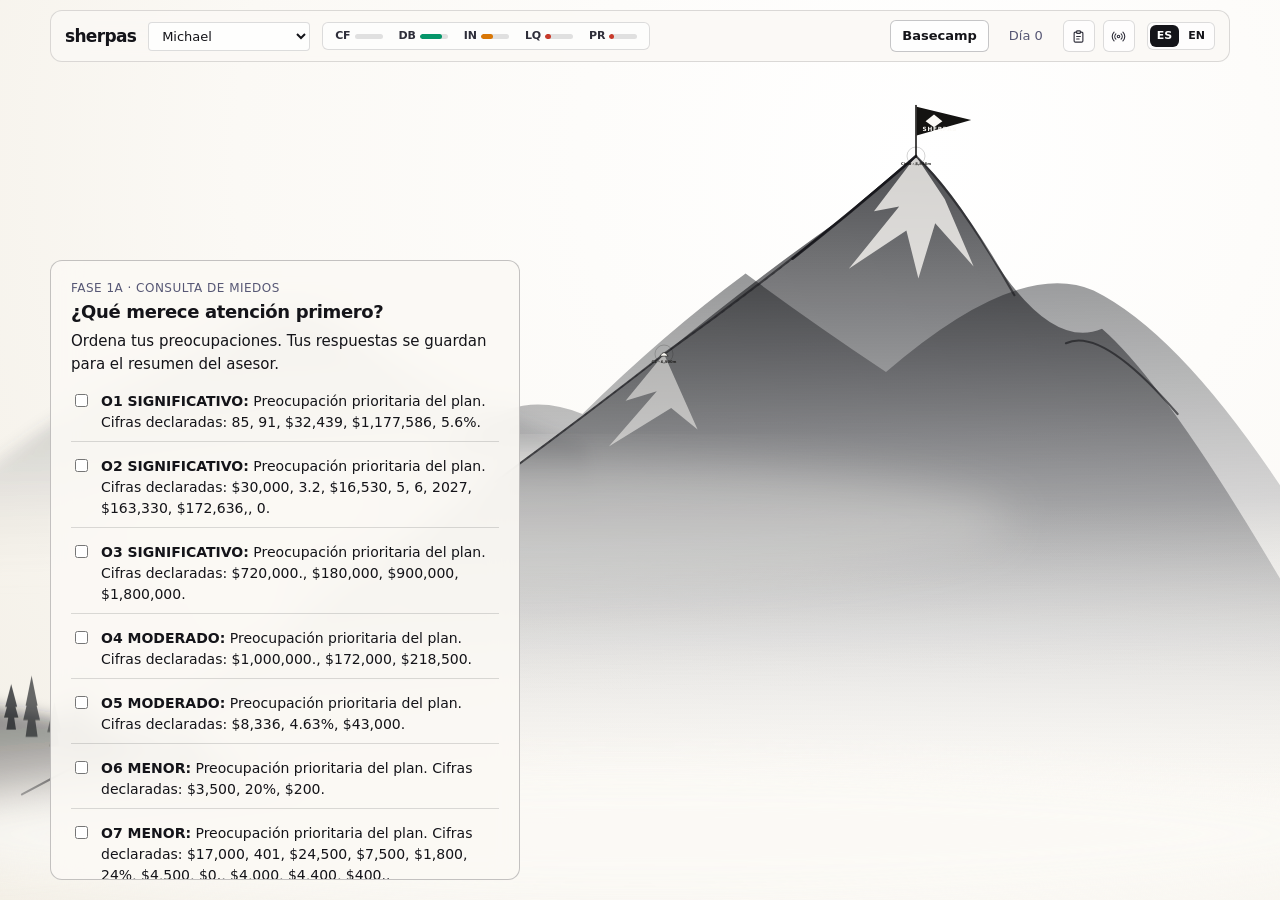
==== commit c8427329: "feat(frontend): sumi-e full-bleed wallpaper, 5 micro-bars header, 2 tabs + 2 icons, persistent logic" ====
--- a/frontend/index.html
+++ b/frontend/index.html
@@ -3,11 +3,11 @@
 <head>
   <meta charset="utf-8">
   <meta name="viewport" content="width=device-width, initial-scale=1, viewport-fit=cover">
-  <meta name="description" content="Sherpa Basecamp × Run IRL: expedición financiera determinista conectada a tu plan real.">
+  <meta name="description" content="Sherpa Basecamp × Run IRL: expedición financiera determinista sobre montaña sumi-e conectada a tu plan real.">
   <title>Sherpa Basecamp × Run IRL</title>
   <link rel="stylesheet" href="styles.css">
 </head>
-<body>
+<body class="is-mountain-viewport">
   <div id="app"></div>
   <script src="cases-data.js"></script>
   <script src="expedicion.js"></script>
--- a/frontend/styles.css
+++ b/frontend/styles.css
@@ -1,23 +1,23 @@
 :root {
   --bg-canvas: #FBF9F5;
-  --bg-subtle: #f4f5f6;
-  --bg-surface: #ffffff;
-  --bg-muted: #f0f1f3;
+  --bg-subtle: #f4f2ec;
+  --bg-surface: rgba(251, 249, 245, 0.92);
+  --bg-muted: #ebe7de;
   --ink-primary: #141419;
-  --ink-secondary: #30303f;
+  --ink-secondary: #2e2e3a;
   --ink-muted: #575875;
   --ink-faint: #717390;
-  --border-hairline: #dfe0e8;
-  --border-strong: #c5c8d6;
+  --border-hairline: rgba(20, 20, 25, 0.14);
+  --border-strong: rgba(20, 20, 25, 0.24);
   --accent-primary: #4565d6;
   --accent-bright: #6586fc;
-  --accent-soft: #eef2ff;
+  --accent-soft: rgba(69, 101, 214, 0.11);
   --semantic-ok: #059669;
-  --semantic-ok-bg: #ecfdf5;
+  --semantic-ok-bg: rgba(236, 253, 245, 0.92);
   --semantic-warn: #d97706;
-  --semantic-warn-bg: #fffbeb;
+  --semantic-warn-bg: rgba(255, 251, 235, 0.94);
   --semantic-danger: #C83A2B;
-  --semantic-danger-bg: #fef2f2;
+  --semantic-danger-bg: rgba(254, 242, 242, 0.94);
   --partner-a: #4565d6;
   --partner-b: #0d9488;
   --font-display: "Poppins", "Inter", system-ui, -apple-system, sans-serif;
@@ -25,81 +25,46 @@
   --font-mono: "Fragment Mono", ui-monospace, SFMono-Regular, monospace;
   --radius-sm: 4px;
   --radius-md: 6px;
-  --radius-lg: 10px;
-  --header-h: 56px;
-  --canvas-max: 1120px;
-}
+  --radius-lg: 12px;
+  --header-h: 52px;
+  --canvas-max: 1180px;
+}
+
 * { box-sizing: border-box; box-shadow: none; }
-body { margin: 0; background: var(--bg-canvas); color: var(--ink-primary); font: 16px/1.55 var(--font-sans); }
-body.is-mountain-viewport { overflow: hidden; height: 100vh; width: 100vw; }
+html, body {
+  margin: 0;
+  padding: 0;
+  width: 100vw;
+  height: 100vh;
+  overflow: hidden;
+  background: var(--bg-canvas);
+  color: var(--ink-primary);
+  font: 15px/1.5 var(--font-sans);
+}
 button, input, select, textarea { font: inherit; color: inherit; }
-button { border: 1px solid var(--border-strong); background: var(--bg-surface); border-radius: var(--radius-md); padding: 9px 14px; cursor: pointer; transition: transform 150ms ease-out, background 150ms ease-out, border-color 150ms ease-out; }
+button {
+  border: 1px solid var(--border-strong);
+  background: rgba(255, 255, 255, 0.85);
+  border-radius: var(--radius-md);
+  padding: 8px 13px;
+  cursor: pointer;
+  transition: transform 140ms ease-out, background 140ms ease-out, border-color 140ms ease-out;
+}
 button:active:not(:disabled) { transform: scale(0.97); }
-button:disabled { opacity: .55; cursor: not-allowed; }
+button:disabled { opacity: .5; cursor: not-allowed; }
 @media (hover: hover) {
   button:hover:not(:disabled) { border-color: var(--accent-primary); background: var(--accent-soft); }
   button.primary:hover:not(:disabled), .primary:hover:not(:disabled) { background: #3452bf; border-color: #3452bf; color: #ffffff; }
 }
+button.primary, .primary { background: var(--accent-primary); color: #ffffff; border-color: var(--accent-primary); }
 a { color: inherit; }
-h1, h2, h3 { font-family: var(--font-display); letter-spacing: -0.02em; line-height: 1.15; text-wrap: balance; }
-p, li, .body-copy { max-width: 72ch; text-wrap: pretty; }
-.numbers, .reframe, .advisor-brief, .fear-note, .crack, .preview, .workspace-section, .biome-pill, .score, .metric, .year-label { font-variant-numeric: tabular-nums; }
-
-.site-header {
-  min-height: var(--header-h);
-  width: 100%;
-  border-bottom: 1px solid var(--border-hairline);
-  display: flex;
-  align-items: center;
-  gap: 20px;
-  padding: 0 max(24px, calc((100vw - var(--canvas-max)) / 2));
-  background: var(--bg-canvas);
-}
-.site-header.header-floating {
-  position: fixed;
-  top: 12px;
-  left: 50%;
-  transform: translateX(-50%);
-  z-index: 30;
-  width: min(1140px, calc(100vw - 24px));
-  min-height: 48px;
-  padding: 6px 14px;
-  gap: 14px;
-  border: 1px solid rgba(20, 19, 17, 0.14);
-  border-radius: var(--radius-lg);
-  background: rgba(251, 249, 245, 0.84);
-  backdrop-filter: blur(12px);
-}
-.brand { font: 600 18px var(--font-display); letter-spacing: -.04em; text-decoration: none; flex-shrink: 0; }
-.case-select { max-width: 240px; border: 1px solid var(--border-hairline); padding: 6px 10px; border-radius: var(--radius-sm); background: var(--bg-surface); font-size: 14px; }
-.site-nav { display: flex; gap: 16px; align-items: center; margin-left: auto; }
-.site-nav button { padding: 5px 0; border: 0; border-radius: 0; background: transparent; color: var(--ink-muted); text-decoration: underline; text-underline-offset: 5px; font-size: 14px; }
-.site-nav button.active { color: var(--ink-primary); text-decoration-color: var(--accent-primary); font-weight: 500; }
-.toggle, .language-toggle { display: flex; gap: 3px; border: 1px solid var(--border-hairline); padding: 2px; border-radius: var(--radius-md); background: rgba(255, 255, 255, 0.72); }
-.toggle button, .language-toggle button { border: 0; padding: 4px 8px; font-size: 12px; background: transparent; }
-.toggle button.active, .language-toggle button.active { background: var(--ink-primary); color: #ffffff; }
-.language-toggle { margin-left: -6px; }
-
-.page-shell { max-width: var(--canvas-max); margin: 0 auto; padding: 44px 24px 80px; }
-.page-shell.page-mountain-full { max-width: none; margin: 0; padding: 0; width: 100vw; height: 100vh; }
-.open-flow { display: grid; grid-template-columns: minmax(260px, .38fr) minmax(0, .62fr); column-gap: 56px; align-items: start; }
-.open-flow.is-mountain-phase { display: block; width: 100vw; height: 100vh; }
-.left-rail { position: sticky; top: 20px; }
-.eyebrow { color: var(--ink-muted); font-size: 13px; margin: 0 0 6px; }
-.score { font: 500 42px var(--font-display); letter-spacing: -.04em; }
-.pillar { display: grid; grid-template-columns: 1fr auto; gap: 5px 14px; padding: 12px 0; border-bottom: 1px solid var(--border-hairline); font-size: 14px; }
-progress { grid-column: 1 / -1; width: 100%; height: 8px; accent-color: var(--accent-primary); }
-.reframe { padding: 14px 0; margin: 14px 0; border-top: 1px solid var(--border-strong); border-bottom: 1px solid var(--border-strong); font-weight: 500; }
-.workspace-section { border-top: 1px solid var(--border-hairline); padding: 20px 0; }
-.workspace-section:first-child { border-top: 0; padding-top: 0; }
-.choice-list { display: grid; gap: 6px; margin-bottom: 10px; }
-.choice { display: flex; gap: 10px; align-items: flex-start; padding: 10px 0; border-bottom: 1px solid var(--border-hairline); cursor: pointer; }
-textarea, input, select { border: 1px solid var(--border-strong); border-radius: var(--radius-sm); background: #ffffff; padding: 10px; }
-textarea { width: 100%; min-height: 88px; }
-.button-row { display: flex; gap: 10px; flex-wrap: wrap; margin-top: 14px; }
-button.primary, .primary { background: var(--accent-primary); color: #ffffff; border-color: var(--accent-primary); }
-
-/* Giant 100vw x 100vh Sumi-e Mountain Stage */
+h1, h2, h3 { font-family: var(--font-display); letter-spacing: -0.02em; line-height: 1.18; text-wrap: balance; margin: 0 0 8px; }
+p, li, .body-copy { max-width: 70ch; text-wrap: pretty; margin: 0 0 8px; }
+.numbers, .reframe, .advisor-brief, .fear-note, .crack, .preview, .workspace-section, .score, .metric, .year-label, .micro-pillar, .exact-math {
+  font-variant-numeric: tabular-nums;
+}
+
+/* Full-bleed permanent 100vw x 100vh Sumi-e Mountain Wallpaper */
 .mountain-stage.mountain-fullscreen {
   position: fixed;
   inset: 0;
@@ -108,101 +73,226 @@
   margin: 0;
   padding: 0;
   overflow: hidden;
-  z-index: 10;
-  background: radial-gradient(circle at 68% 20%, #FFFFFF 0%, #FBF9F5 54%, #F2EDE3 100%);
+  z-index: 1;
+  background: radial-gradient(circle at 72% 18%, #FFFFFF 0%, #FBF9F5 58%, #F3EFE6 100%);
 }
 .mountain-fullscreen .mountain-svg {
   width: 100vw;
   height: 100vh;
   display: block;
 }
-.mountain-hud {
+
+/* Top Floating Header with 5 Minimal Micro-bars, 2 Tabs & 2 Icons */
+.site-header.header-floating {
   position: fixed;
-  top: 72px;
-  left: max(16px, calc((100vw - 1140px) / 2));
-  z-index: 25;
-  display: flex;
-  flex-wrap: wrap;
+  top: 10px;
+  left: 50%;
+  transform: translateX(-50%);
+  z-index: 40;
+  width: min(var(--canvas-max), calc(100vw - 20px));
+  min-height: var(--header-h);
+  padding: 6px 14px;
+  display: flex;
+  align-items: center;
+  gap: 12px;
+  border: 1px solid var(--border-hairline);
+  border-radius: var(--radius-lg);
+  background: rgba(251, 249, 245, 0.86);
+  backdrop-filter: blur(14px);
+}
+.brand {
+  font: 700 17px var(--font-display);
+  letter-spacing: -.04em;
+  text-decoration: none;
+  flex-shrink: 0;
+}
+.case-select {
+  max-width: 210px;
+  border: 1px solid var(--border-hairline);
+  padding: 5px 9px;
+  border-radius: var(--radius-sm);
+  background: rgba(255, 255, 255, 0.82);
+  font-size: 13px;
+}
+
+/* 5 Minimal Micro-bars in Header */
+.micro-pillars {
+  display: flex;
   align-items: center;
   gap: 8px;
-  pointer-events: none;
-}
-.mountain-hud > * { pointer-events: auto; }
-.biome-pill {
-  border: 1px solid rgba(20, 19, 17, 0.14);
-  border-radius: var(--radius-md);
-  padding: 5px 10px;
-  background: rgba(251, 249, 245, 0.86);
-  backdrop-filter: blur(8px);
-  color: var(--ink-primary);
-  font-size: 12px;
-  letter-spacing: .06em;
-  text-transform: uppercase;
-}
-.camp-pills {
+  padding: 3px 8px;
+  border: 1px solid var(--border-hairline);
+  border-radius: var(--radius-md);
+  background: rgba(255, 255, 255, 0.66);
+  flex-shrink: 0;
+}
+.micro-pillar {
+  position: relative;
   display: inline-flex;
   align-items: center;
   gap: 4px;
-  padding: 3px;
-  border: 1px solid rgba(20, 19, 17, 0.14);
-  border-radius: var(--radius-md);
-  background: rgba(251, 249, 245, 0.86);
-  backdrop-filter: blur(8px);
-}
-.camp-pills button {
-  border: 0;
+  padding: 2px 4px;
+  border-radius: var(--radius-sm);
+  cursor: pointer;
+  outline: none;
+}
+.micro-pillar:hover,
+.micro-pillar:focus-within {
+  background: rgba(69, 101, 214, 0.1);
+}
+.micro-pillar-code {
+  font-size: 11px;
+  font-weight: 600;
+  color: var(--ink-secondary);
+  letter-spacing: -0.01em;
+}
+.micro-bar {
+  width: 28px;
+  height: 5px;
+  border-radius: 999px;
+  background: rgba(20, 20, 25, 0.12);
+  overflow: hidden;
+  display: inline-block;
+}
+.micro-bar-fill {
+  display: block;
+  height: 100%;
+  border-radius: 999px;
+  background: var(--accent-primary);
+}
+.micro-bar-fill.is-ok { background: var(--semantic-ok); }
+.micro-bar-fill.is-warn { background: var(--semantic-warn); }
+.micro-bar-fill.is-danger { background: var(--semantic-danger); }
+
+.micro-pillar-popover {
+  display: none;
+  position: absolute;
+  top: calc(100% + 8px);
+  left: 50%;
+  transform: translateX(-50%);
+  z-index: 60;
+  min-width: 190px;
+  padding: 8px 10px;
+  border: 1px solid var(--border-strong);
+  border-radius: var(--radius-md);
+  background: rgba(251, 249, 245, 0.98);
+  backdrop-filter: blur(12px);
+  color: var(--ink-primary);
+  font-size: 12px;
+  line-height: 1.35;
+  white-space: nowrap;
+  pointer-events: none;
+}
+.micro-pillar:hover .micro-pillar-popover,
+.micro-pillar:focus .micro-pillar-popover,
+.micro-pillar:focus-within .micro-pillar-popover {
+  display: block;
+}
+
+/* Header Navigation: 2 Tabs (Basecamp | Día X) + 2 Icon Buttons (Brief | Radio) */
+.site-nav {
+  display: flex;
+  gap: 8px;
+  align-items: center;
+  margin-left: auto;
+}
+.site-nav .nav-tab {
+  padding: 5px 11px;
+  border: 1px solid transparent;
+  border-radius: var(--radius-md);
   background: transparent;
-  padding: 4px 8px;
-  font-size: 12px;
-  border-radius: var(--radius-sm);
   color: var(--ink-muted);
-}
-.camp-pills button.active {
+  font-size: 13px;
+  font-weight: 500;
+}
+.site-nav .nav-tab.active {
+  color: var(--ink-primary);
+  background: rgba(255, 255, 255, 0.9);
+  border-color: var(--border-strong);
+  font-weight: 600;
+}
+.site-nav .nav-icon-btn {
+  display: inline-flex;
+  align-items: center;
+  justify-content: center;
+  width: 32px;
+  height: 32px;
+  padding: 0;
+  border: 1px solid var(--border-hairline);
+  border-radius: var(--radius-md);
+  background: rgba(255, 255, 255, 0.72);
+  color: var(--ink-secondary);
+}
+.site-nav .nav-icon-btn.active {
   background: var(--ink-primary);
   color: #ffffff;
-}
-.hud-zoom-btn {
-  padding: 5px 10px;
-  font-size: 12px;
-  background: rgba(251, 249, 245, 0.88);
-  border: 1px solid rgba(20, 19, 17, 0.18);
-  backdrop-filter: blur(8px);
-}
-
-/* Floating decision / crevasse dialog shown ONLY after zooming into camp */
-.floating-dialog {
+  border-color: var(--ink-primary);
+}
+.site-nav .nav-icon-btn svg {
+  width: 15px;
+  height: 15px;
+  stroke: currentColor;
+  fill: none;
+  stroke-width: 1.8;
+  stroke-linecap: round;
+  stroke-linejoin: round;
+}
+.language-toggle {
+  display: flex;
+  gap: 2px;
+  border: 1px solid var(--border-hairline);
+  padding: 2px;
+  border-radius: var(--radius-md);
+  background: rgba(255, 255, 255, 0.72);
+  flex-shrink: 0;
+}
+.language-toggle button {
+  border: 0;
+  padding: 3px 7px;
+  font-size: 11px;
+  font-weight: 600;
+  background: transparent;
+}
+.language-toggle button.active {
+  background: var(--ink-primary);
+  color: #ffffff;
+}
+
+/* Translucent Floating Cards over the Sumi-e Mountain (never covering the summit) */
+.floating-dialog,
+.floating-panel {
   position: fixed;
-  right: max(20px, calc((100vw - 1140px) / 2));
+  left: max(20px, calc((100vw - var(--canvas-max)) / 2));
   bottom: 20px;
   z-index: 28;
-  width: min(450px, calc(100vw - 32px));
-  max-height: min(65vh, 560px);
+  width: min(470px, calc(100vw - 32px));
+  max-height: min(74vh, 620px);
   overflow-y: auto;
   padding: 18px 20px;
-  background: rgba(251, 249, 245, 0.94);
-  border: 1px solid rgba(20, 19, 17, 0.18);
+  background: rgba(251, 249, 245, 0.91);
+  border: 1px solid var(--border-strong);
   border-radius: var(--radius-lg);
   backdrop-filter: blur(14px);
-  animation: dialogEnter 240ms cubic-bezier(.22, .61, .36, 1) both;
+  animation: dialogEnter 220ms cubic-bezier(.22, .61, .36, 1) both;
+}
+.floating-panel.panel-wide {
+  width: min(680px, calc(100vw - 32px));
 }
 .floating-dialog.is-dialog-hidden,
 .floating-dialog[hidden] {
   display: none !important;
 }
-.floating-dialog h1, .floating-dialog h2 {
-  font-size: 19px;
+.floating-dialog h1, .floating-dialog h2,
+.floating-panel h1, .floating-panel h2 {
+  font-size: 18px;
   margin: 0 0 8px;
-}
-.floating-dialog .reframe {
-  margin: 10px 0;
-  padding: 10px 0;
-  font-size: 14px;
 }
 .floating-dialog-head {
   display: flex;
   align-items: flex-start;
   justify-content: space-between;
-  gap: 12px;
+  gap: 10px;
+  margin-bottom: 6px;
 }
 .dialog-close-btn {
   padding: 4px 9px;
@@ -212,15 +302,15 @@
 .floating-overview-cta {
   position: fixed;
   left: 50%;
-  bottom: 24px;
+  bottom: 22px;
   transform: translateX(-50%);
   z-index: 26;
   display: flex;
   align-items: center;
   gap: 10px;
   padding: 8px 14px;
-  background: rgba(251, 249, 245, 0.9);
-  border: 1px solid rgba(20, 19, 17, 0.16);
+  background: rgba(251, 249, 245, 0.92);
+  border: 1px solid var(--border-strong);
   border-radius: 999px;
   backdrop-filter: blur(10px);
   font-size: 13px;
@@ -230,68 +320,152 @@
   display: none !important;
 }
 
-/* Post-cima mountain inside overview / current */
-.mountain-stage.post-mountain {
-  position: relative;
-  width: 100%;
-  min-height: 320px;
-  margin: 14px 0 24px;
+.eyebrow { color: var(--ink-muted); font-size: 12px; text-transform: uppercase; letter-spacing: 0.04em; margin: 0 0 4px; }
+.reframe {
+  padding: 10px 0;
+  margin: 8px 0;
+  border-top: 1px solid var(--border-hairline);
+  border-bottom: 1px solid var(--border-hairline);
+  font-weight: 500;
+  font-size: 14px;
+}
+.choice-list { display: grid; gap: 6px; margin-bottom: 10px; }
+.choice {
+  display: flex;
+  gap: 10px;
+  align-items: flex-start;
+  padding: 8px 0;
+  border-bottom: 1px solid var(--border-hairline);
+  cursor: pointer;
+  font-size: 14px;
+}
+textarea, input, select {
+  border: 1px solid var(--border-strong);
+  border-radius: var(--radius-sm);
+  background: rgba(255, 255, 255, 0.9);
+  padding: 8px 10px;
+}
+textarea { width: 100%; min-height: 70px; }
+.button-row { display: flex; gap: 8px; flex-wrap: wrap; margin-top: 12px; }
+
+/* Exact math disclosure */
+details.exact-math {
+  margin-top: 10px;
+  padding: 8px 10px;
   border: 1px solid var(--border-hairline);
-  border-radius: var(--radius-lg);
-  overflow: hidden;
-  background: radial-gradient(circle at 68% 20%, #FFFFFF 0%, #FBF9F5 56%, #F2EDE3 100%);
-}
-.post-mountain .mountain-svg {
-  width: 100%;
-  height: min(46vh, 420px);
-  display: block;
-}
-.post-mountain .biome-pill {
-  position: absolute;
-  top: 12px;
-  left: 12px;
-  z-index: 3;
-}
-.weather-layer { display: none; }
-
-/* Sumi-e SVG linework & micro-camp scale */
-.mountain-svg .sumi-spine { stroke: #141311; filter: url(#sumi-brush); stroke-linecap: round; stroke-linejoin: round; vector-effect: non-scaling-stroke; }
-.mountain-svg .rock-edge { stroke: #141311; opacity: .66; stroke-linecap: round; stroke-linejoin: round; vector-effect: non-scaling-stroke; }
-.mountain-svg .contour-ink { stroke: #141311; opacity: .16; fill: none; vector-effect: non-scaling-stroke; }
-.mountain-svg .route-guide { stroke: #141311; opacity: .24; fill: none; stroke-dasharray: 4 6; vector-effect: non-scaling-stroke; }
-.mountain-svg .route-ink { stroke: #141311; opacity: .82; fill: none; stroke-linecap: round; vector-effect: non-scaling-stroke; }
-.mountain-svg .partner-rope { fill: none; stroke-linecap: round; vector-effect: non-scaling-stroke; }
-.mountain-svg .risk-path { stroke: #C83A2B; fill: none; stroke-linecap: round; stroke-linejoin: round; vector-effect: non-scaling-stroke; }
-.mountain-svg .micro-camp { cursor: zoom-in; }
-.mountain-svg .micro-camp .camp-beacon { fill: none; stroke: #141311; stroke-width: .45; opacity: .38; }
+  border-radius: var(--radius-md);
+  background: rgba(255, 255, 255, 0.62);
+  font-size: 13px;
+}
+details.exact-math summary {
+  cursor: pointer;
+  font-weight: 600;
+  color: var(--ink-secondary);
+}
+details.exact-math ul,
+details.exact-math dl {
+  margin: 8px 0 4px;
+  padding-left: 18px;
+}
+.waterfall-detail {
+  display: grid;
+  grid-template-columns: auto 1fr;
+  gap: 4px 12px;
+  padding-left: 0 !important;
+}
+.waterfall-detail dt { color: var(--ink-muted); font-weight: 500; }
+.waterfall-detail dd { margin: 0; font-weight: 600; }
+
+/* Sumi-e SVG ink-wash & interactive nodes */
+.mountain-svg .sumi-wash { mix-blend-mode: multiply; }
+.mountain-svg .sumi-ridge-soft {
+  stroke: #1a1a1e;
+  stroke-linecap: round;
+  stroke-linejoin: round;
+  vector-effect: non-scaling-stroke;
+}
+.mountain-svg .route-guide {
+  stroke: #1e1e24;
+  opacity: .24;
+  fill: none;
+  stroke-dasharray: 3.5 5.5;
+  vector-effect: non-scaling-stroke;
+}
+.mountain-svg .route-ink {
+  stroke: #141419;
+  opacity: .84;
+  fill: none;
+  stroke-linecap: round;
+  vector-effect: non-scaling-stroke;
+}
+.mountain-svg .partner-rope {
+  fill: none;
+  stroke-linecap: round;
+  vector-effect: non-scaling-stroke;
+}
+.mountain-svg .risk-path {
+  stroke: #C83A2B;
+  fill: none;
+  stroke-linecap: round;
+  stroke-linejoin: round;
+  vector-effect: non-scaling-stroke;
+}
+.mountain-svg .risk-node {
+  cursor: pointer;
+}
+.mountain-svg .risk-node:hover .risk-node-halo {
+  r: 7.5;
+  opacity: .38;
+}
+.mountain-svg .micro-camp { cursor: pointer; }
+.mountain-svg .micro-camp .camp-beacon {
+  fill: none;
+  stroke: #141311;
+  stroke-width: .45;
+  opacity: .34;
+}
 .mountain-svg .micro-camp.is-active .camp-beacon { stroke: #4565d6; opacity: .95; }
 .mountain-svg .micro-camp.is-reached .camp-tent { fill: #141311; }
 .mountain-svg .micro-camp:hover .camp-beacon { stroke: #4565d6; opacity: 1; }
 .mountain-svg .sherpas-flag { fill: #141311; }
 
 .yearly-chart { width: 100%; height: auto; display: block; margin: 6px 0; }
-.crack { padding: 14px 16px; border-left: 3px solid var(--semantic-danger); background: var(--semantic-danger-bg); margin-bottom: 12px; }
-.preview { color: var(--ink-muted); font-size: 14px; margin: 8px 0; }
-.advisor-brief, .fear-note { padding: 12px 0; border-bottom: 1px solid var(--border-hairline); }
-.post-view { min-width: 0; }
-.focus-card, .irl-timeline, .radio-box, .shock-detail, .brief-grid > section { border-top: 1px solid var(--border-hairline); padding: 18px 0; }
-.owner-split { display: grid; grid-template-columns: repeat(2, minmax(0, 1fr)); gap: 12px; margin: 18px 0; }
-.owner-split label { display: flex; align-items: center; gap: 9px; padding: 12px; border: 1px solid var(--border-hairline); }
-.inertia-alert { margin-top: 16px; border-left: 3px solid var(--semantic-warn); padding: 12px 16px; background: var(--semantic-warn-bg); }
-.irl-timeline { display: flex; flex-wrap: wrap; gap: 10px; align-items: center; }
-.irl-timeline h2, .irl-timeline p { width: 100%; }
-.radio-controls { display: grid; gap: 14px; }
+.crack {
+  padding: 12px 14px;
+  border-left: 3px solid var(--semantic-danger);
+  background: var(--semantic-danger-bg);
+  margin: 8px 0 10px;
+  border-radius: 0 var(--radius-sm) var(--radius-sm) 0;
+  font-size: 13.5px;
+}
+.crack-grid {
+  display: grid;
+  gap: 6px;
+  margin-top: 6px;
+}
+.preview { color: var(--ink-muted); font-size: 13.5px; margin: 6px 0; }
+.advisor-brief, .fear-note { padding: 10px 0; border-bottom: 1px solid var(--border-hairline); }
+.focus-card, .irl-timeline, .radio-box, .shock-detail, .brief-grid > section {
+  border-top: 1px solid var(--border-hairline);
+  padding: 12px 0;
+}
+.focus-card:first-child { border-top: 0; padding-top: 4px; }
+.owner-split { display: grid; grid-template-columns: repeat(2, minmax(0, 1fr)); gap: 10px; margin: 12px 0; }
+.owner-split label { display: flex; align-items: center; gap: 8px; padding: 9px 10px; border: 1px solid var(--border-hairline); border-radius: var(--radius-sm); background: rgba(255, 255, 255, 0.65); }
+.inertia-alert { margin-top: 12px; border-left: 3px solid var(--semantic-warn); padding: 10px 12px; background: var(--semantic-warn-bg); font-size: 13.5px; }
+.irl-timeline { display: flex; flex-wrap: wrap; gap: 8px; align-items: center; }
+.irl-timeline h2, .irl-timeline p { width: 100%; margin: 0 0 4px; }
+.radio-controls { display: grid; gap: 10px; }
 .radio-controls label { display: block; min-width: 0; }
-.shock-picker { display: block; width: 100%; height: 42px; min-height: 42px; white-space: nowrap; overflow: hidden; text-overflow: ellipsis; margin-top: 8px; }
-.calm-alert { margin: 18px 0; padding: 14px 16px; border: 1px solid var(--semantic-warn); background: var(--semantic-warn-bg); color: var(--ink-primary); }
-.shock-detail { margin-top: 16px; }
-.brief-grid { display: grid; grid-template-columns: repeat(2, minmax(0, 1fr)); gap: 32px; }
-.numbers, .focus-card, .irl-timeline, .inertia-alert, .radio-box, .shock-picker, .shock-detail, .brief-grid { font-variant-numeric: tabular-nums; }
+.shock-picker { display: block; width: 100%; height: 38px; min-height: 38px; white-space: nowrap; overflow: hidden; text-overflow: ellipsis; margin-top: 6px; }
+.calm-alert { margin: 12px 0; padding: 10px 12px; border: 1px solid var(--semantic-warn); background: var(--semantic-warn-bg); color: var(--ink-primary); border-radius: var(--radius-sm); }
+.shock-detail { margin-top: 10px; }
+.brief-grid { display: grid; grid-template-columns: repeat(2, minmax(0, 1fr)); gap: 20px; }
 .hidden { display: none !important; }
 
 @media (prefers-reduced-motion: no-preference) {
   .mountain-stage.storm-shake { animation: stormShake .45s ease; }
-  @keyframes dialogEnter { from { opacity: 0; transform: translateY(10px); } to { opacity: 1; transform: translateY(0); } }
+  @keyframes dialogEnter { from { opacity: 0; transform: translateY(8px); } to { opacity: 1; transform: translateY(0); } }
   @keyframes stormShake { 0%, 100% { transform: translateX(0); } 20%, 60% { transform: translateX(-5px); } 40%, 80% { transform: translateX(5px); } }
 }
 @media (prefers-reduced-motion: reduce) {
@@ -299,36 +473,29 @@
 }
 
 @media (max-width: 899px) {
-  .site-header { height: auto; min-height: var(--header-h); padding: 12px 18px; flex-wrap: wrap; gap: 10px; }
   .site-header.header-floating {
-    top: 8px;
+    top: 6px;
+    left: 6px;
+    right: 6px;
+    width: auto;
+    transform: none;
+    padding: 6px 9px;
+    flex-wrap: wrap;
+    gap: 6px;
+  }
+  .micro-pillars { order: 3; width: 100%; justify-content: space-between; }
+  .site-nav { margin-left: auto; gap: 4px; }
+  .case-select { flex: 1; min-width: 120px; height: 32px; }
+  .floating-dialog,
+  .floating-panel,
+  .floating-panel.panel-wide {
     left: 8px;
     right: 8px;
+    bottom: 8px;
     width: auto;
-    transform: none;
-    padding: 8px 10px;
-    gap: 8px;
+    max-height: 58vh;
+    padding: 14px;
   }
-  .site-nav { order: 3; width: 100%; flex-wrap: wrap; overflow: visible; margin: 0; gap: 6px 14px; }
-  .language-toggle { margin-left: 0; }
-  .site-nav button { white-space: nowrap; }
-  .case-select { flex: 1; min-width: 0; height: 38px; min-height: 38px; white-space: nowrap; overflow: hidden; text-overflow: ellipsis; }
-  .page-shell { padding: 28px 18px 56px; }
-  .page-shell.page-mountain-full { padding: 0; }
-  .open-flow { grid-template-columns: 1fr; gap: 32px; }
-  .left-rail { position: static; }
-  .mountain-hud { top: 104px; left: 10px; right: 10px; }
-  .floating-dialog {
-    left: 10px;
-    right: 10px;
-    bottom: 10px;
-    width: auto;
-    max-height: 52vh;
-    padding: 14px 14px;
-  }
-  .post-mountain .mountain-svg { height: 42vh; }
   input, select, textarea { font-size: 16px; }
-  .focus-card, .owner-split, .irl-timeline, .inertia-alert, .radio-box, .shock-picker, .shock-detail, .brief-grid { min-width: 0; }
   .owner-split, .brief-grid { grid-template-columns: 1fr; }
-  .irl-timeline button { width: 100%; }
-}
+}
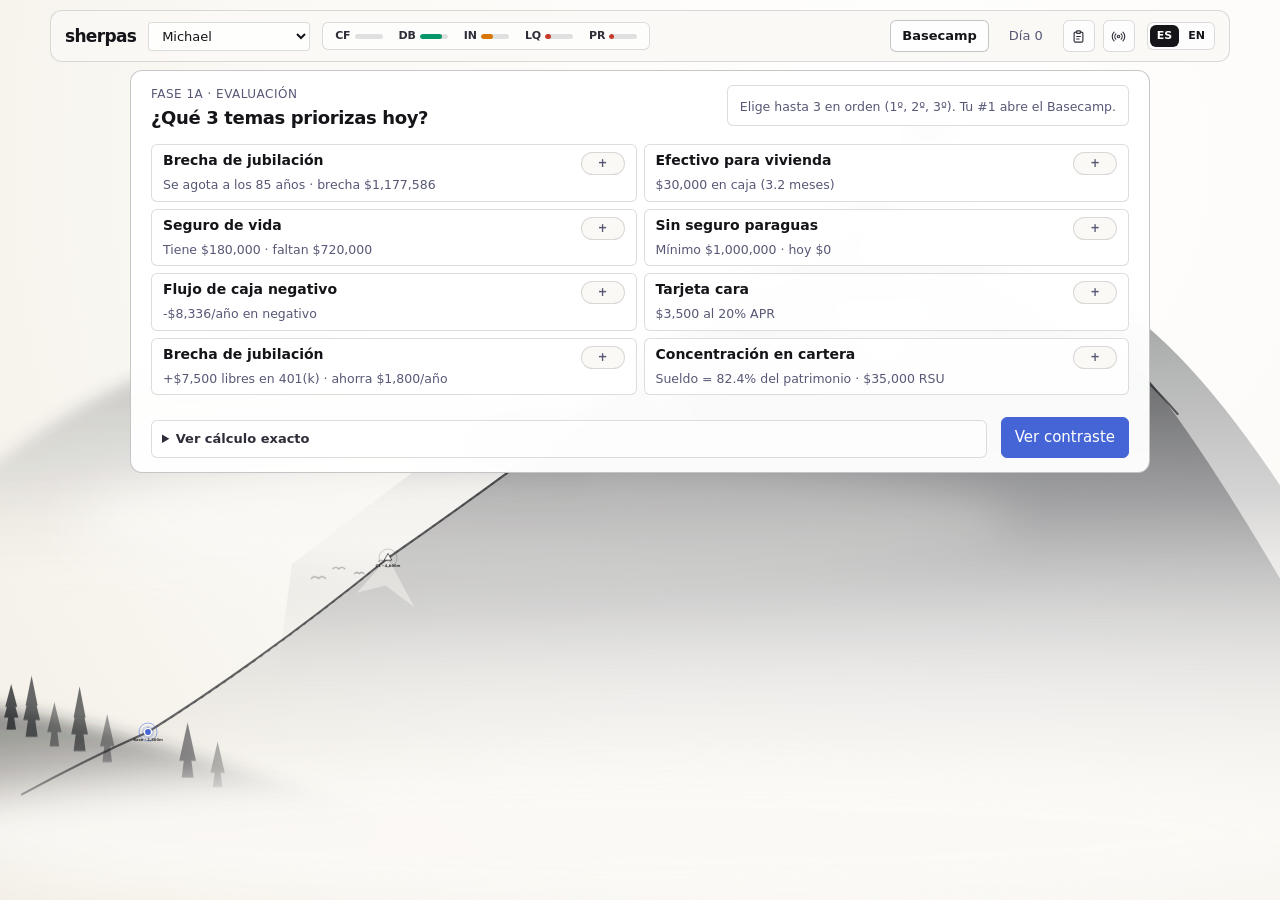
==== commit e74e685b: "feat(frontend): salas pareja multi-dispositivo (#69), Fase 1A sin termometro/duda (#71) y todas las " ====
--- a/frontend/index.html
+++ b/frontend/index.html
@@ -15,10 +15,12 @@
   <script>
     document.addEventListener('DOMContentLoaded', function () {
       if (window.SherpaCasesData && window.SherpaPostCima && document.querySelector('#app')) {
-        window.SherpaCasesData.loadCaseData('michael-carter').then(function (loaded) {
-          window.SherpaPostCima.mount('#app', { caseId: loaded && loaded.meta ? loaded.meta.slug : 'michael-carter' });
+        var params = new URLSearchParams(window.location.search || '');
+        var requestedCase = params.get('case') || 'michael-carter';
+        window.SherpaCasesData.loadCaseData(requestedCase).then(function (loaded) {
+          window.SherpaPostCima.mount('#app', { caseId: loaded && loaded.meta ? loaded.meta.slug : requestedCase });
         }).catch(function () {
-          window.SherpaPostCima.mount('#app', { caseId: 'michael-carter' });
+          window.SherpaPostCima.mount('#app', { caseId: requestedCase });
         });
       }
     });
--- a/frontend/styles.css
+++ b/frontend/styles.css
@@ -278,6 +278,412 @@
 .floating-panel.panel-wide {
   width: min(680px, calc(100vw - 32px));
 }
+.floating-panel.eval-overlay {
+  left: 0;
+  right: 0;
+  margin-inline: auto;
+  top: calc(var(--header-h) + 18px);
+  bottom: auto;
+  transform: none;
+  width: min(1020px, calc(100vw - 40px));
+  max-height: calc(100vh - 92px);
+  overflow-y: auto;
+  z-index: 30;
+  padding: 14px 20px;
+  background: rgba(255, 255, 255, 0.96);
+  backdrop-filter: blur(16px);
+  animation: evalFadeIn 200ms ease-out both;
+}
+.eval-head {
+  display: flex;
+  align-items: flex-start;
+  justify-content: space-between;
+  gap: 14px;
+  margin-bottom: 8px;
+}
+.eval-head h1 {
+  font-size: 19px;
+  margin: 0 0 3px;
+}
+.eval-head .body-copy {
+  margin-bottom: 0;
+  font-size: 13.5px;
+}
+.top3-status {
+  flex: 0 0 auto;
+  max-width: 420px;
+  padding: 8px 12px;
+  border: 1px solid var(--border-hairline);
+  border-radius: var(--radius-md);
+  background: rgba(255, 255, 255, 0.72);
+}
+.top3-chips {
+  display: flex;
+  flex-wrap: wrap;
+  gap: 6px;
+  margin-top: 4px;
+}
+.top3-chip {
+  display: inline-flex;
+  align-items: center;
+  gap: 4px;
+  padding: 3px 8px;
+  border-radius: 999px;
+  background: var(--accent-soft);
+  color: var(--ink-primary);
+  font-size: 12px;
+  line-height: 1.3;
+}
+.top3-empty {
+  font-size: 12.5px;
+  color: var(--ink-muted);
+}
+.couple-turn-banner {
+  display: flex;
+  flex-wrap: wrap;
+  align-items: center;
+  gap: 10px 14px;
+  padding: 10px 14px;
+  margin-bottom: 12px;
+  border: 1px solid var(--border-strong);
+  border-left: 3px solid var(--partner-a);
+  border-radius: var(--radius-md);
+  background: rgba(255, 255, 255, 0.8);
+}
+.couple-turn-banner[data-turn="B"] {
+  border-left-color: var(--partner-b);
+}
+.turn-pill {
+  font-size: 13px;
+  color: var(--ink-primary);
+}
+.turn-hint {
+  font-size: 12.5px;
+  color: var(--ink-muted);
+}
+.couple-priority-switches {
+  display: flex;
+  flex-wrap: wrap;
+  gap: 8px;
+  margin-left: auto;
+}
+.priority-chip {
+  display: inline-flex;
+  align-items: center;
+  gap: 6px;
+  padding: 4px 10px;
+  border: 1px solid var(--border-hairline);
+  border-radius: 999px;
+  background: rgba(251, 249, 245, 0.9);
+  font-size: 12.5px;
+  cursor: pointer;
+}
+.priority-chip.active {
+  border-color: var(--accent-primary);
+  background: var(--accent-soft);
+  font-weight: 600;
+}
+.concerns-grid {
+  display: grid;
+  grid-template-columns: repeat(2, minmax(0, 1fr));
+  gap: 7px;
+  margin-bottom: 8px;
+}
+.concern-card {
+  display: flex;
+  flex-direction: column;
+  gap: 2px;
+  padding: 7px 11px;
+  border: 1px solid var(--border-hairline);
+  border-radius: var(--radius-md);
+  background: rgba(255, 255, 255, 0.84);
+  cursor: pointer;
+  transition: border-color 140ms ease-out, background 140ms ease-out;
+}
+.concern-card:hover {
+  border-color: var(--accent-primary);
+  background: rgba(255, 255, 255, 0.95);
+}
+.concern-card.is-selected {
+  border-color: var(--accent-primary);
+  background: rgba(69, 101, 214, 0.08);
+}
+.concern-card.is-rank-1 {
+  border-width: 1.5px;
+  border-color: var(--accent-primary);
+  background: rgba(69, 101, 214, 0.13);
+}
+.concern-card-head {
+  display: flex;
+  align-items: flex-start;
+  justify-content: space-between;
+  gap: 10px;
+}
+.concern-title {
+  font-family: var(--font-display);
+  font-weight: 600;
+  font-size: 14px;
+  line-height: 1.25;
+  color: var(--ink-primary);
+}
+.concern-metric {
+  display: block;
+  font-size: 12.5px;
+  line-height: 1.3;
+  color: var(--ink-muted);
+  font-variant-numeric: tabular-nums;
+}
+.concerns-more-row {
+  display: flex;
+  justify-content: flex-end;
+  margin: -4px 0 8px;
+}
+.link-toggle-btn {
+  padding: 3px 10px;
+  font-size: 12px;
+  border: 1px dashed var(--border-strong);
+  background: transparent;
+  color: var(--ink-muted);
+  border-radius: 999px;
+}
+.compact-line {
+  margin: 2px 0 0;
+  font-size: 13.5px;
+  line-height: 1.35;
+  color: var(--ink-secondary);
+}
+.compact-sub {
+  margin: 4px 0 0;
+  font-size: 12.5px;
+  line-height: 1.3;
+  color: var(--ink-muted);
+}
+.exact-context-notes {
+  padding: 6px 0 8px;
+  margin-bottom: 6px;
+  border-bottom: 1px solid var(--border-hairline);
+  font-size: 12.8px;
+  color: var(--ink-secondary);
+}
+.contrast-compact .contrast-card h2 {
+  font-size: 16px;
+  margin: 0 0 3px;
+}
+.room-bar {
+  display: flex;
+  flex-wrap: wrap;
+  align-items: center;
+  justify-content: space-between;
+  gap: 8px;
+  padding: 6px 10px;
+  margin-bottom: 10px;
+  border: 1px solid var(--border-hairline);
+  border-radius: var(--radius-md);
+  background: rgba(244, 242, 236, 0.85);
+  font-size: 12.5px;
+}
+.room-badge {
+  display: inline-flex;
+  align-items: center;
+  gap: 6px;
+}
+.room-dot {
+  width: 8px;
+  height: 8px;
+  border-radius: 999px;
+  display: inline-block;
+  background: var(--partner-a);
+}
+.room-dot.is-b {
+  background: var(--partner-b);
+}
+.room-code {
+  padding: 1px 6px;
+  border-radius: var(--radius-sm);
+  background: rgba(20, 20, 25, 0.08);
+  font-family: var(--font-mono);
+  font-size: 11px;
+}
+.room-bar-actions {
+  display: flex;
+  flex-wrap: wrap;
+  gap: 6px;
+}
+.room-btn {
+  padding: 4px 10px;
+  font-size: 12px;
+  font-weight: 600;
+  border-color: var(--accent-primary);
+  color: var(--accent-primary);
+  background: #ffffff;
+}
+.room-btn-ghost {
+  padding: 4px 8px;
+  font-size: 11.5px;
+  border-color: transparent;
+  background: transparent;
+  color: var(--ink-muted);
+}
+.room-wait-box {
+  padding: 18px 8px 10px;
+  text-align: left;
+}
+.path-compare-grid {
+  display: grid;
+  grid-template-columns: repeat(2, minmax(0, 1fr));
+  gap: 8px;
+  margin: 8px 0;
+}
+.path-card {
+  padding: 9px 10px;
+  border: 1px solid var(--border-hairline);
+  border-radius: var(--radius-md);
+  background: rgba(255, 255, 255, 0.86);
+}
+.path-card.is-safe {
+  border-left: 3px solid var(--semantic-ok);
+}
+.path-card.is-risk {
+  border-left: 3px solid var(--semantic-danger);
+  background: var(--semantic-danger-bg);
+}
+.path-badge {
+  display: inline-block;
+  font-size: 11.5px;
+  font-weight: 600;
+  margin-bottom: 4px;
+}
+.path-badge.is-safe { color: var(--semantic-ok); }
+.path-badge.is-risk { color: var(--semantic-danger); }
+.rank-badge {
+  flex-shrink: 0;
+  display: inline-flex;
+  align-items: center;
+  justify-content: center;
+  min-width: 44px;
+  padding: 2px 8px;
+  border-radius: 999px;
+  border: 1px solid var(--border-hairline);
+  background: rgba(251, 249, 245, 0.9);
+  font-size: 11.5px;
+  font-weight: 600;
+  color: var(--ink-muted);
+}
+.rank-badge.is-rank-1 {
+  background: var(--accent-primary);
+  border-color: var(--accent-primary);
+  color: #ffffff;
+}
+.rank-badge.is-rank-2 {
+  background: #141419;
+  border-color: #141419;
+  color: #ffffff;
+}
+.rank-badge.is-rank-3 {
+  background: #0d9488;
+  border-color: #0d9488;
+  color: #ffffff;
+}
+.eval-footer-grid {
+  display: grid;
+  grid-template-columns: 1.55fr 1fr;
+  gap: 12px;
+  align-items: end;
+  padding-top: 8px;
+  border-top: 1px solid var(--border-hairline);
+}
+.thermometer-pills {
+  display: grid;
+  grid-template-columns: repeat(5, minmax(0, 1fr));
+  gap: 5px;
+  margin-top: 5px;
+}
+.thermo-pill {
+  padding: 5px 6px;
+  font-size: 11.5px;
+  line-height: 1.2;
+  text-align: center;
+  white-space: nowrap;
+  overflow: hidden;
+  text-overflow: ellipsis;
+  border-radius: 999px;
+  border: 1px solid var(--border-hairline);
+  background: rgba(255, 255, 255, 0.85);
+}
+.thermo-pill.active {
+  background: var(--ink-primary);
+  border-color: var(--ink-primary);
+  color: #ffffff;
+  font-weight: 600;
+}
+.subjective-box input {
+  width: 100%;
+  margin-top: 4px;
+}
+.eval-actions {
+  display: flex;
+  align-items: flex-end;
+  justify-content: space-between;
+  gap: 14px;
+  margin-top: 10px;
+}
+.eval-actions details.exact-math {
+  flex: 1;
+  margin-top: 0;
+}
+.contrast-grid,
+.couple-diagnosis-grid {
+  display: grid;
+  grid-template-columns: repeat(2, minmax(0, 1fr));
+  gap: 12px;
+  margin: 10px 0;
+}
+.contrast-card {
+  padding: 12px 14px;
+  border: 1px solid var(--border-hairline);
+  border-radius: var(--radius-md);
+  background: rgba(255, 255, 255, 0.8);
+}
+.contrast-card.is-worry {
+  border-left: 3px solid var(--accent-primary);
+}
+.contrast-card.is-impact {
+  border-left: 3px solid var(--semantic-ok);
+}
+.contrast-callout {
+  padding: 10px 14px;
+  margin: 10px 0;
+  border-radius: var(--radius-md);
+  border: 1px solid var(--border-strong);
+  background: var(--semantic-warn-bg);
+  font-size: 13.5px;
+}
+.focus-priority-pill {
+  padding: 7px 10px;
+  margin-bottom: 8px;
+  border-radius: var(--radius-md);
+  border: 1px solid rgba(69, 101, 214, 0.3);
+  background: var(--accent-soft);
+  font-size: 12.5px;
+}
+.irl-eval-recap {
+  padding: 8px 10px;
+  margin-bottom: 10px;
+  border-radius: var(--radius-md);
+  border: 1px solid var(--border-hairline);
+  background: rgba(255, 255, 255, 0.65);
+}
+.sr-only {
+  position: absolute;
+  width: 1px;
+  height: 1px;
+  padding: 0;
+  margin: -1px;
+  overflow: hidden;
+  clip: rect(0, 0, 0, 0);
+  white-space: nowrap;
+  border: 0;
+}
 .floating-dialog.is-dialog-hidden,
 .floating-dialog[hidden] {
   display: none !important;
@@ -466,6 +872,7 @@
 @media (prefers-reduced-motion: no-preference) {
   .mountain-stage.storm-shake { animation: stormShake .45s ease; }
   @keyframes dialogEnter { from { opacity: 0; transform: translateY(8px); } to { opacity: 1; transform: translateY(0); } }
+  @keyframes evalFadeIn { from { opacity: 0; } to { opacity: 1; } }
   @keyframes stormShake { 0%, 100% { transform: translateX(0); } 20%, 60% { transform: translateX(-5px); } 40%, 80% { transform: translateX(5px); } }
 }
 @media (prefers-reduced-motion: reduce) {
@@ -488,13 +895,33 @@
   .case-select { flex: 1; min-width: 120px; height: 32px; }
   .floating-dialog,
   .floating-panel,
-  .floating-panel.panel-wide {
+  .floating-panel.panel-wide,
+  .floating-panel.eval-overlay {
     left: 8px;
     right: 8px;
     bottom: 8px;
+    top: auto;
+    transform: none;
     width: auto;
-    max-height: 58vh;
+    max-height: 76vh;
     padding: 14px;
+  }
+  .eval-head,
+  .eval-actions {
+    flex-direction: column;
+    align-items: stretch;
+  }
+  .concerns-grid,
+  .eval-footer-grid,
+  .contrast-grid,
+  .couple-diagnosis-grid {
+    grid-template-columns: 1fr;
+  }
+  .thermometer-pills {
+    grid-template-columns: repeat(2, minmax(0, 1fr));
+  }
+  .couple-priority-switches {
+    margin-left: 0;
   }
   input, select, textarea { font-size: 16px; }
   .owner-split, .brief-grid { grid-template-columns: 1fr; }
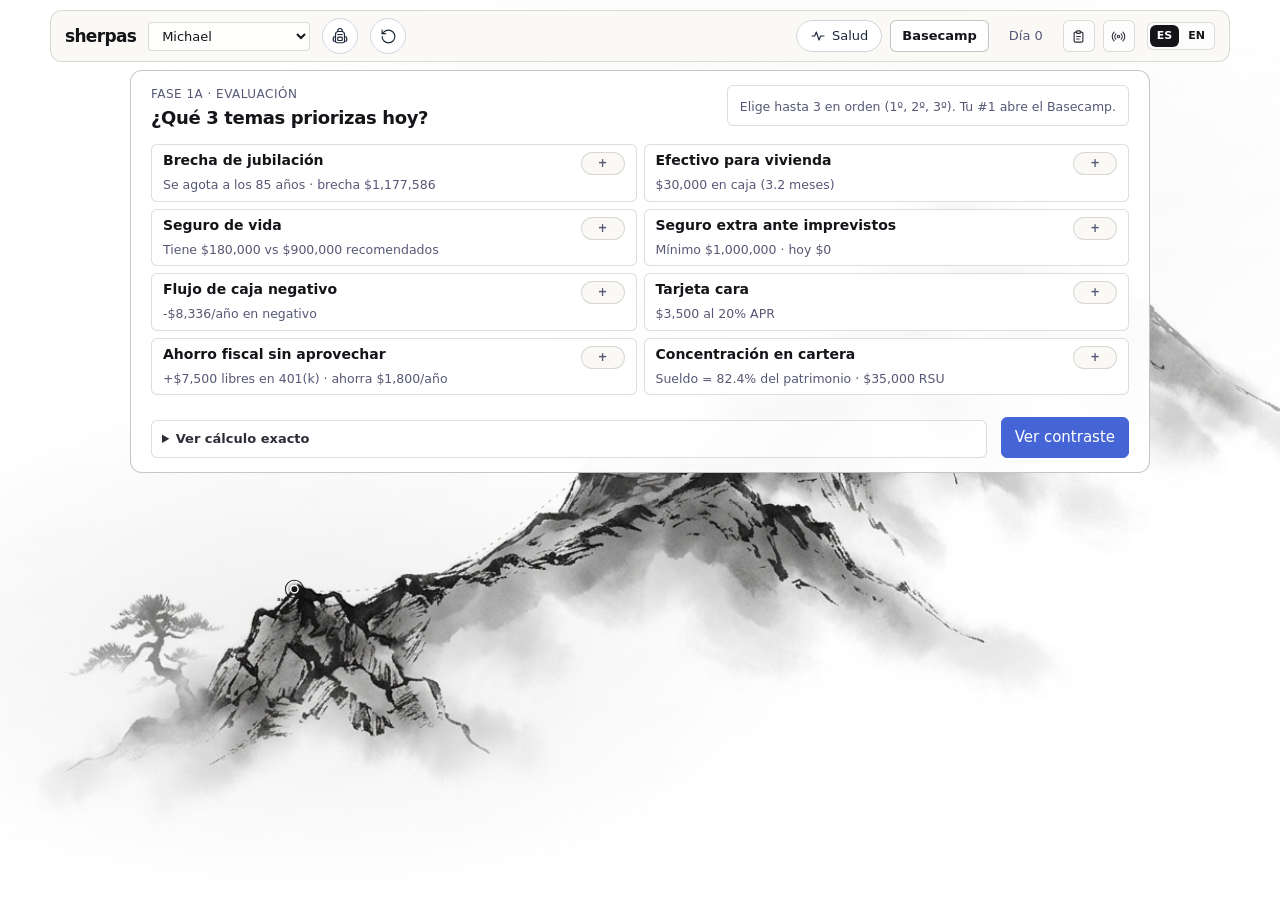
==== commit 8e0375e1: "feat(radio): botones de demo (Dia 0/3/14/30 y caida de bolsa) que envian a Telegram - backend/radio_" ====
--- a/frontend/index.html
+++ b/frontend/index.html
@@ -1,29 +1,30 @@
-<!doctype html>
-<html lang="es">
-<head>
-  <meta charset="utf-8">
-  <meta name="viewport" content="width=device-width, initial-scale=1, viewport-fit=cover">
-  <meta name="description" content="Sherpa Basecamp × Run IRL: expedición financiera determinista sobre montaña sumi-e conectada a tu plan real.">
-  <title>Sherpa Basecamp × Run IRL</title>
-  <link rel="stylesheet" href="styles.css">
-</head>
-<body class="is-mountain-viewport">
-  <div id="app"></div>
-  <script src="cases-data.js"></script>
-  <script src="expedicion.js"></script>
-  <script src="post-cima.js"></script>
-  <script>
-    document.addEventListener('DOMContentLoaded', function () {
-      if (window.SherpaCasesData && window.SherpaPostCima && document.querySelector('#app')) {
-        var params = new URLSearchParams(window.location.search || '');
-        var requestedCase = params.get('case') || 'michael-carter';
-        window.SherpaCasesData.loadCaseData(requestedCase).then(function (loaded) {
-          window.SherpaPostCima.mount('#app', { caseId: loaded && loaded.meta ? loaded.meta.slug : requestedCase });
-        }).catch(function () {
-          window.SherpaPostCima.mount('#app', { caseId: requestedCase });
-        });
-      }
-    });
-  </script>
-</body>
-</html>
+<!doctype html>
+<html lang="es">
+<head>
+  <meta charset="utf-8">
+  <meta name="viewport" content="width=device-width, initial-scale=1, viewport-fit=cover">
+  <meta name="description" content="Sherpa Basecamp × Run IRL: expedición financiera determinista sobre montaña sumi-e conectada a tu plan real.">
+  <title>Sherpa Basecamp × Run IRL</title>
+  <link rel="stylesheet" href="styles.css">
+</head>
+<body class="is-mountain-viewport">
+  <div id="app"></div>
+  <script src="cases-data.js"></script>
+  <script src="expedicion.js"></script>
+  <script src="post-cima.js"></script>
+  <script src="radio-demo.js"></script>
+  <script>
+    document.addEventListener('DOMContentLoaded', function () {
+      if (window.SherpaCasesData && window.SherpaPostCima && document.querySelector('#app')) {
+        var params = new URLSearchParams(window.location.search || '');
+        var requestedCase = params.get('case') || 'michael-carter';
+        window.SherpaCasesData.loadCaseData(requestedCase).then(function (loaded) {
+          window.SherpaPostCima.mount('#app', { caseId: loaded && loaded.meta ? loaded.meta.slug : requestedCase });
+        }).catch(function () {
+          window.SherpaPostCima.mount('#app', { caseId: requestedCase });
+        });
+      }
+    });
+  </script>
+</body>
+</html>
--- a/frontend/styles.css
+++ b/frontend/styles.css
@@ -1,928 +1,1411 @@
-:root {
-  --bg-canvas: #FBF9F5;
-  --bg-subtle: #f4f2ec;
-  --bg-surface: rgba(251, 249, 245, 0.92);
-  --bg-muted: #ebe7de;
-  --ink-primary: #141419;
-  --ink-secondary: #2e2e3a;
-  --ink-muted: #575875;
-  --ink-faint: #717390;
-  --border-hairline: rgba(20, 20, 25, 0.14);
-  --border-strong: rgba(20, 20, 25, 0.24);
-  --accent-primary: #4565d6;
-  --accent-bright: #6586fc;
-  --accent-soft: rgba(69, 101, 214, 0.11);
-  --semantic-ok: #059669;
-  --semantic-ok-bg: rgba(236, 253, 245, 0.92);
-  --semantic-warn: #d97706;
-  --semantic-warn-bg: rgba(255, 251, 235, 0.94);
-  --semantic-danger: #C83A2B;
-  --semantic-danger-bg: rgba(254, 242, 242, 0.94);
-  --partner-a: #4565d6;
-  --partner-b: #0d9488;
-  --font-display: "Poppins", "Inter", system-ui, -apple-system, sans-serif;
-  --font-sans: "Inter", system-ui, -apple-system, sans-serif;
-  --font-mono: "Fragment Mono", ui-monospace, SFMono-Regular, monospace;
-  --radius-sm: 4px;
-  --radius-md: 6px;
-  --radius-lg: 12px;
-  --header-h: 52px;
-  --canvas-max: 1180px;
-}
-
-* { box-sizing: border-box; box-shadow: none; }
-html, body {
-  margin: 0;
-  padding: 0;
-  width: 100vw;
-  height: 100vh;
-  overflow: hidden;
-  background: var(--bg-canvas);
-  color: var(--ink-primary);
-  font: 15px/1.5 var(--font-sans);
-}
-button, input, select, textarea { font: inherit; color: inherit; }
-button {
-  border: 1px solid var(--border-strong);
-  background: rgba(255, 255, 255, 0.85);
-  border-radius: var(--radius-md);
-  padding: 8px 13px;
-  cursor: pointer;
-  transition: transform 140ms ease-out, background 140ms ease-out, border-color 140ms ease-out;
-}
-button:active:not(:disabled) { transform: scale(0.97); }
-button:disabled { opacity: .5; cursor: not-allowed; }
-@media (hover: hover) {
-  button:hover:not(:disabled) { border-color: var(--accent-primary); background: var(--accent-soft); }
-  button.primary:hover:not(:disabled), .primary:hover:not(:disabled) { background: #3452bf; border-color: #3452bf; color: #ffffff; }
-}
-button.primary, .primary { background: var(--accent-primary); color: #ffffff; border-color: var(--accent-primary); }
-a { color: inherit; }
-h1, h2, h3 { font-family: var(--font-display); letter-spacing: -0.02em; line-height: 1.18; text-wrap: balance; margin: 0 0 8px; }
-p, li, .body-copy { max-width: 70ch; text-wrap: pretty; margin: 0 0 8px; }
-.numbers, .reframe, .advisor-brief, .fear-note, .crack, .preview, .workspace-section, .score, .metric, .year-label, .micro-pillar, .exact-math {
-  font-variant-numeric: tabular-nums;
-}
-
-/* Full-bleed permanent 100vw x 100vh Sumi-e Mountain Wallpaper */
-.mountain-stage.mountain-fullscreen {
-  position: fixed;
-  inset: 0;
-  width: 100vw;
-  height: 100vh;
-  margin: 0;
-  padding: 0;
-  overflow: hidden;
-  z-index: 1;
-  background: radial-gradient(circle at 72% 18%, #FFFFFF 0%, #FBF9F5 58%, #F3EFE6 100%);
-}
-.mountain-fullscreen .mountain-svg {
-  width: 100vw;
-  height: 100vh;
-  display: block;
-}
-
-/* Top Floating Header with 5 Minimal Micro-bars, 2 Tabs & 2 Icons */
-.site-header.header-floating {
-  position: fixed;
-  top: 10px;
-  left: 50%;
-  transform: translateX(-50%);
-  z-index: 40;
-  width: min(var(--canvas-max), calc(100vw - 20px));
-  min-height: var(--header-h);
-  padding: 6px 14px;
-  display: flex;
-  align-items: center;
-  gap: 12px;
-  border: 1px solid var(--border-hairline);
-  border-radius: var(--radius-lg);
-  background: rgba(251, 249, 245, 0.86);
-  backdrop-filter: blur(14px);
-}
-.brand {
-  font: 700 17px var(--font-display);
-  letter-spacing: -.04em;
-  text-decoration: none;
-  flex-shrink: 0;
-}
-.case-select {
-  max-width: 210px;
-  border: 1px solid var(--border-hairline);
-  padding: 5px 9px;
-  border-radius: var(--radius-sm);
-  background: rgba(255, 255, 255, 0.82);
-  font-size: 13px;
-}
-
-/* 5 Minimal Micro-bars in Header */
-.micro-pillars {
-  display: flex;
-  align-items: center;
-  gap: 8px;
-  padding: 3px 8px;
-  border: 1px solid var(--border-hairline);
-  border-radius: var(--radius-md);
-  background: rgba(255, 255, 255, 0.66);
-  flex-shrink: 0;
-}
-.micro-pillar {
-  position: relative;
-  display: inline-flex;
-  align-items: center;
-  gap: 4px;
-  padding: 2px 4px;
-  border-radius: var(--radius-sm);
-  cursor: pointer;
-  outline: none;
-}
-.micro-pillar:hover,
-.micro-pillar:focus-within {
-  background: rgba(69, 101, 214, 0.1);
-}
-.micro-pillar-code {
-  font-size: 11px;
-  font-weight: 600;
-  color: var(--ink-secondary);
-  letter-spacing: -0.01em;
-}
-.micro-bar {
-  width: 28px;
-  height: 5px;
-  border-radius: 999px;
-  background: rgba(20, 20, 25, 0.12);
-  overflow: hidden;
-  display: inline-block;
-}
-.micro-bar-fill {
-  display: block;
-  height: 100%;
-  border-radius: 999px;
-  background: var(--accent-primary);
-}
-.micro-bar-fill.is-ok { background: var(--semantic-ok); }
-.micro-bar-fill.is-warn { background: var(--semantic-warn); }
-.micro-bar-fill.is-danger { background: var(--semantic-danger); }
-
-.micro-pillar-popover {
-  display: none;
-  position: absolute;
-  top: calc(100% + 8px);
-  left: 50%;
-  transform: translateX(-50%);
-  z-index: 60;
-  min-width: 190px;
-  padding: 8px 10px;
-  border: 1px solid var(--border-strong);
-  border-radius: var(--radius-md);
-  background: rgba(251, 249, 245, 0.98);
-  backdrop-filter: blur(12px);
-  color: var(--ink-primary);
-  font-size: 12px;
-  line-height: 1.35;
-  white-space: nowrap;
-  pointer-events: none;
-}
-.micro-pillar:hover .micro-pillar-popover,
-.micro-pillar:focus .micro-pillar-popover,
-.micro-pillar:focus-within .micro-pillar-popover {
-  display: block;
-}
-
-/* Header Navigation: 2 Tabs (Basecamp | Día X) + 2 Icon Buttons (Brief | Radio) */
-.site-nav {
-  display: flex;
-  gap: 8px;
-  align-items: center;
-  margin-left: auto;
-}
-.site-nav .nav-tab {
-  padding: 5px 11px;
-  border: 1px solid transparent;
-  border-radius: var(--radius-md);
-  background: transparent;
-  color: var(--ink-muted);
-  font-size: 13px;
-  font-weight: 500;
-}
-.site-nav .nav-tab.active {
-  color: var(--ink-primary);
-  background: rgba(255, 255, 255, 0.9);
-  border-color: var(--border-strong);
-  font-weight: 600;
-}
-.site-nav .nav-icon-btn {
-  display: inline-flex;
-  align-items: center;
-  justify-content: center;
-  width: 32px;
-  height: 32px;
-  padding: 0;
-  border: 1px solid var(--border-hairline);
-  border-radius: var(--radius-md);
-  background: rgba(255, 255, 255, 0.72);
-  color: var(--ink-secondary);
-}
-.site-nav .nav-icon-btn.active {
-  background: var(--ink-primary);
-  color: #ffffff;
-  border-color: var(--ink-primary);
-}
-.site-nav .nav-icon-btn svg {
-  width: 15px;
-  height: 15px;
-  stroke: currentColor;
-  fill: none;
-  stroke-width: 1.8;
-  stroke-linecap: round;
-  stroke-linejoin: round;
-}
-.language-toggle {
-  display: flex;
-  gap: 2px;
-  border: 1px solid var(--border-hairline);
-  padding: 2px;
-  border-radius: var(--radius-md);
-  background: rgba(255, 255, 255, 0.72);
-  flex-shrink: 0;
-}
-.language-toggle button {
-  border: 0;
-  padding: 3px 7px;
-  font-size: 11px;
-  font-weight: 600;
-  background: transparent;
-}
-.language-toggle button.active {
-  background: var(--ink-primary);
-  color: #ffffff;
-}
-
-/* Translucent Floating Cards over the Sumi-e Mountain (never covering the summit) */
-.floating-dialog,
-.floating-panel {
-  position: fixed;
-  left: max(20px, calc((100vw - var(--canvas-max)) / 2));
-  bottom: 20px;
-  z-index: 28;
-  width: min(470px, calc(100vw - 32px));
-  max-height: min(74vh, 620px);
-  overflow-y: auto;
-  padding: 18px 20px;
-  background: rgba(251, 249, 245, 0.91);
-  border: 1px solid var(--border-strong);
-  border-radius: var(--radius-lg);
-  backdrop-filter: blur(14px);
-  animation: dialogEnter 220ms cubic-bezier(.22, .61, .36, 1) both;
-}
-.floating-panel.panel-wide {
-  width: min(680px, calc(100vw - 32px));
-}
-.floating-panel.eval-overlay {
-  left: 0;
-  right: 0;
-  margin-inline: auto;
-  top: calc(var(--header-h) + 18px);
-  bottom: auto;
-  transform: none;
-  width: min(1020px, calc(100vw - 40px));
-  max-height: calc(100vh - 92px);
-  overflow-y: auto;
-  z-index: 30;
-  padding: 14px 20px;
-  background: rgba(255, 255, 255, 0.96);
-  backdrop-filter: blur(16px);
-  animation: evalFadeIn 200ms ease-out both;
-}
-.eval-head {
-  display: flex;
-  align-items: flex-start;
-  justify-content: space-between;
-  gap: 14px;
-  margin-bottom: 8px;
-}
-.eval-head h1 {
-  font-size: 19px;
-  margin: 0 0 3px;
-}
-.eval-head .body-copy {
-  margin-bottom: 0;
-  font-size: 13.5px;
-}
-.top3-status {
-  flex: 0 0 auto;
-  max-width: 420px;
-  padding: 8px 12px;
-  border: 1px solid var(--border-hairline);
-  border-radius: var(--radius-md);
-  background: rgba(255, 255, 255, 0.72);
-}
-.top3-chips {
-  display: flex;
-  flex-wrap: wrap;
-  gap: 6px;
-  margin-top: 4px;
-}
-.top3-chip {
-  display: inline-flex;
-  align-items: center;
-  gap: 4px;
-  padding: 3px 8px;
-  border-radius: 999px;
-  background: var(--accent-soft);
-  color: var(--ink-primary);
-  font-size: 12px;
-  line-height: 1.3;
-}
-.top3-empty {
-  font-size: 12.5px;
-  color: var(--ink-muted);
-}
-.couple-turn-banner {
-  display: flex;
-  flex-wrap: wrap;
-  align-items: center;
-  gap: 10px 14px;
-  padding: 10px 14px;
-  margin-bottom: 12px;
-  border: 1px solid var(--border-strong);
-  border-left: 3px solid var(--partner-a);
-  border-radius: var(--radius-md);
-  background: rgba(255, 255, 255, 0.8);
-}
-.couple-turn-banner[data-turn="B"] {
-  border-left-color: var(--partner-b);
-}
-.turn-pill {
-  font-size: 13px;
-  color: var(--ink-primary);
-}
-.turn-hint {
-  font-size: 12.5px;
-  color: var(--ink-muted);
-}
-.couple-priority-switches {
-  display: flex;
-  flex-wrap: wrap;
-  gap: 8px;
-  margin-left: auto;
-}
-.priority-chip {
-  display: inline-flex;
-  align-items: center;
-  gap: 6px;
-  padding: 4px 10px;
-  border: 1px solid var(--border-hairline);
-  border-radius: 999px;
-  background: rgba(251, 249, 245, 0.9);
-  font-size: 12.5px;
-  cursor: pointer;
-}
-.priority-chip.active {
-  border-color: var(--accent-primary);
-  background: var(--accent-soft);
-  font-weight: 600;
-}
-.concerns-grid {
-  display: grid;
-  grid-template-columns: repeat(2, minmax(0, 1fr));
-  gap: 7px;
-  margin-bottom: 8px;
-}
-.concern-card {
-  display: flex;
-  flex-direction: column;
-  gap: 2px;
-  padding: 7px 11px;
-  border: 1px solid var(--border-hairline);
-  border-radius: var(--radius-md);
-  background: rgba(255, 255, 255, 0.84);
-  cursor: pointer;
-  transition: border-color 140ms ease-out, background 140ms ease-out;
-}
-.concern-card:hover {
-  border-color: var(--accent-primary);
-  background: rgba(255, 255, 255, 0.95);
-}
-.concern-card.is-selected {
-  border-color: var(--accent-primary);
-  background: rgba(69, 101, 214, 0.08);
-}
-.concern-card.is-rank-1 {
-  border-width: 1.5px;
-  border-color: var(--accent-primary);
-  background: rgba(69, 101, 214, 0.13);
-}
-.concern-card-head {
-  display: flex;
-  align-items: flex-start;
-  justify-content: space-between;
-  gap: 10px;
-}
-.concern-title {
-  font-family: var(--font-display);
-  font-weight: 600;
-  font-size: 14px;
-  line-height: 1.25;
-  color: var(--ink-primary);
-}
-.concern-metric {
-  display: block;
-  font-size: 12.5px;
-  line-height: 1.3;
-  color: var(--ink-muted);
-  font-variant-numeric: tabular-nums;
-}
-.concerns-more-row {
-  display: flex;
-  justify-content: flex-end;
-  margin: -4px 0 8px;
-}
-.link-toggle-btn {
-  padding: 3px 10px;
-  font-size: 12px;
-  border: 1px dashed var(--border-strong);
-  background: transparent;
-  color: var(--ink-muted);
-  border-radius: 999px;
-}
-.compact-line {
-  margin: 2px 0 0;
-  font-size: 13.5px;
-  line-height: 1.35;
-  color: var(--ink-secondary);
-}
-.compact-sub {
-  margin: 4px 0 0;
-  font-size: 12.5px;
-  line-height: 1.3;
-  color: var(--ink-muted);
-}
-.exact-context-notes {
-  padding: 6px 0 8px;
-  margin-bottom: 6px;
-  border-bottom: 1px solid var(--border-hairline);
-  font-size: 12.8px;
-  color: var(--ink-secondary);
-}
-.contrast-compact .contrast-card h2 {
-  font-size: 16px;
-  margin: 0 0 3px;
-}
-.room-bar {
-  display: flex;
-  flex-wrap: wrap;
-  align-items: center;
-  justify-content: space-between;
-  gap: 8px;
-  padding: 6px 10px;
-  margin-bottom: 10px;
-  border: 1px solid var(--border-hairline);
-  border-radius: var(--radius-md);
-  background: rgba(244, 242, 236, 0.85);
-  font-size: 12.5px;
-}
-.room-badge {
-  display: inline-flex;
-  align-items: center;
-  gap: 6px;
-}
-.room-dot {
-  width: 8px;
-  height: 8px;
-  border-radius: 999px;
-  display: inline-block;
-  background: var(--partner-a);
-}
-.room-dot.is-b {
-  background: var(--partner-b);
-}
-.room-code {
-  padding: 1px 6px;
-  border-radius: var(--radius-sm);
-  background: rgba(20, 20, 25, 0.08);
-  font-family: var(--font-mono);
-  font-size: 11px;
-}
-.room-bar-actions {
-  display: flex;
-  flex-wrap: wrap;
-  gap: 6px;
-}
-.room-btn {
-  padding: 4px 10px;
-  font-size: 12px;
-  font-weight: 600;
-  border-color: var(--accent-primary);
-  color: var(--accent-primary);
-  background: #ffffff;
-}
-.room-btn-ghost {
-  padding: 4px 8px;
-  font-size: 11.5px;
-  border-color: transparent;
-  background: transparent;
-  color: var(--ink-muted);
-}
-.room-wait-box {
-  padding: 18px 8px 10px;
-  text-align: left;
-}
-.path-compare-grid {
-  display: grid;
-  grid-template-columns: repeat(2, minmax(0, 1fr));
-  gap: 8px;
-  margin: 8px 0;
-}
-.path-card {
-  padding: 9px 10px;
-  border: 1px solid var(--border-hairline);
-  border-radius: var(--radius-md);
-  background: rgba(255, 255, 255, 0.86);
-}
-.path-card.is-safe {
-  border-left: 3px solid var(--semantic-ok);
-}
-.path-card.is-risk {
-  border-left: 3px solid var(--semantic-danger);
-  background: var(--semantic-danger-bg);
-}
-.path-badge {
-  display: inline-block;
-  font-size: 11.5px;
-  font-weight: 600;
-  margin-bottom: 4px;
-}
-.path-badge.is-safe { color: var(--semantic-ok); }
-.path-badge.is-risk { color: var(--semantic-danger); }
-.rank-badge {
-  flex-shrink: 0;
-  display: inline-flex;
-  align-items: center;
-  justify-content: center;
-  min-width: 44px;
-  padding: 2px 8px;
-  border-radius: 999px;
-  border: 1px solid var(--border-hairline);
-  background: rgba(251, 249, 245, 0.9);
-  font-size: 11.5px;
-  font-weight: 600;
-  color: var(--ink-muted);
-}
-.rank-badge.is-rank-1 {
-  background: var(--accent-primary);
-  border-color: var(--accent-primary);
-  color: #ffffff;
-}
-.rank-badge.is-rank-2 {
-  background: #141419;
-  border-color: #141419;
-  color: #ffffff;
-}
-.rank-badge.is-rank-3 {
-  background: #0d9488;
-  border-color: #0d9488;
-  color: #ffffff;
-}
-.eval-footer-grid {
-  display: grid;
-  grid-template-columns: 1.55fr 1fr;
-  gap: 12px;
-  align-items: end;
-  padding-top: 8px;
-  border-top: 1px solid var(--border-hairline);
-}
-.thermometer-pills {
-  display: grid;
-  grid-template-columns: repeat(5, minmax(0, 1fr));
-  gap: 5px;
-  margin-top: 5px;
-}
-.thermo-pill {
-  padding: 5px 6px;
-  font-size: 11.5px;
-  line-height: 1.2;
-  text-align: center;
-  white-space: nowrap;
-  overflow: hidden;
-  text-overflow: ellipsis;
-  border-radius: 999px;
-  border: 1px solid var(--border-hairline);
-  background: rgba(255, 255, 255, 0.85);
-}
-.thermo-pill.active {
-  background: var(--ink-primary);
-  border-color: var(--ink-primary);
-  color: #ffffff;
-  font-weight: 600;
-}
-.subjective-box input {
-  width: 100%;
-  margin-top: 4px;
-}
-.eval-actions {
-  display: flex;
-  align-items: flex-end;
-  justify-content: space-between;
-  gap: 14px;
-  margin-top: 10px;
-}
-.eval-actions details.exact-math {
-  flex: 1;
-  margin-top: 0;
-}
-.contrast-grid,
-.couple-diagnosis-grid {
-  display: grid;
-  grid-template-columns: repeat(2, minmax(0, 1fr));
-  gap: 12px;
-  margin: 10px 0;
-}
-.contrast-card {
-  padding: 12px 14px;
-  border: 1px solid var(--border-hairline);
-  border-radius: var(--radius-md);
-  background: rgba(255, 255, 255, 0.8);
-}
-.contrast-card.is-worry {
-  border-left: 3px solid var(--accent-primary);
-}
-.contrast-card.is-impact {
-  border-left: 3px solid var(--semantic-ok);
-}
-.contrast-callout {
-  padding: 10px 14px;
-  margin: 10px 0;
-  border-radius: var(--radius-md);
-  border: 1px solid var(--border-strong);
-  background: var(--semantic-warn-bg);
-  font-size: 13.5px;
-}
-.focus-priority-pill {
-  padding: 7px 10px;
-  margin-bottom: 8px;
-  border-radius: var(--radius-md);
-  border: 1px solid rgba(69, 101, 214, 0.3);
-  background: var(--accent-soft);
-  font-size: 12.5px;
-}
-.irl-eval-recap {
-  padding: 8px 10px;
-  margin-bottom: 10px;
-  border-radius: var(--radius-md);
-  border: 1px solid var(--border-hairline);
-  background: rgba(255, 255, 255, 0.65);
-}
-.sr-only {
-  position: absolute;
-  width: 1px;
-  height: 1px;
-  padding: 0;
-  margin: -1px;
-  overflow: hidden;
-  clip: rect(0, 0, 0, 0);
-  white-space: nowrap;
-  border: 0;
-}
-.floating-dialog.is-dialog-hidden,
-.floating-dialog[hidden] {
-  display: none !important;
-}
-.floating-dialog h1, .floating-dialog h2,
-.floating-panel h1, .floating-panel h2 {
-  font-size: 18px;
-  margin: 0 0 8px;
-}
-.floating-dialog-head {
-  display: flex;
-  align-items: flex-start;
-  justify-content: space-between;
-  gap: 10px;
-  margin-bottom: 6px;
-}
-.dialog-close-btn {
-  padding: 4px 9px;
-  font-size: 12px;
-  flex-shrink: 0;
-}
-.floating-overview-cta {
-  position: fixed;
-  left: 50%;
-  bottom: 22px;
-  transform: translateX(-50%);
-  z-index: 26;
-  display: flex;
-  align-items: center;
-  gap: 10px;
-  padding: 8px 14px;
-  background: rgba(251, 249, 245, 0.92);
-  border: 1px solid var(--border-strong);
-  border-radius: 999px;
-  backdrop-filter: blur(10px);
-  font-size: 13px;
-}
-.floating-overview-cta.is-hidden,
-.floating-overview-cta[hidden] {
-  display: none !important;
-}
-
-.eyebrow { color: var(--ink-muted); font-size: 12px; text-transform: uppercase; letter-spacing: 0.04em; margin: 0 0 4px; }
-.reframe {
-  padding: 10px 0;
-  margin: 8px 0;
-  border-top: 1px solid var(--border-hairline);
-  border-bottom: 1px solid var(--border-hairline);
-  font-weight: 500;
-  font-size: 14px;
-}
-.choice-list { display: grid; gap: 6px; margin-bottom: 10px; }
-.choice {
-  display: flex;
-  gap: 10px;
-  align-items: flex-start;
-  padding: 8px 0;
-  border-bottom: 1px solid var(--border-hairline);
-  cursor: pointer;
-  font-size: 14px;
-}
-textarea, input, select {
-  border: 1px solid var(--border-strong);
-  border-radius: var(--radius-sm);
-  background: rgba(255, 255, 255, 0.9);
-  padding: 8px 10px;
-}
-textarea { width: 100%; min-height: 70px; }
-.button-row { display: flex; gap: 8px; flex-wrap: wrap; margin-top: 12px; }
-
-/* Exact math disclosure */
-details.exact-math {
-  margin-top: 10px;
-  padding: 8px 10px;
-  border: 1px solid var(--border-hairline);
-  border-radius: var(--radius-md);
-  background: rgba(255, 255, 255, 0.62);
-  font-size: 13px;
-}
-details.exact-math summary {
-  cursor: pointer;
-  font-weight: 600;
-  color: var(--ink-secondary);
-}
-details.exact-math ul,
-details.exact-math dl {
-  margin: 8px 0 4px;
-  padding-left: 18px;
-}
-.waterfall-detail {
-  display: grid;
-  grid-template-columns: auto 1fr;
-  gap: 4px 12px;
-  padding-left: 0 !important;
-}
-.waterfall-detail dt { color: var(--ink-muted); font-weight: 500; }
-.waterfall-detail dd { margin: 0; font-weight: 600; }
-
-/* Sumi-e SVG ink-wash & interactive nodes */
-.mountain-svg .sumi-wash { mix-blend-mode: multiply; }
-.mountain-svg .sumi-ridge-soft {
-  stroke: #1a1a1e;
-  stroke-linecap: round;
-  stroke-linejoin: round;
-  vector-effect: non-scaling-stroke;
-}
-.mountain-svg .route-guide {
-  stroke: #1e1e24;
-  opacity: .24;
-  fill: none;
-  stroke-dasharray: 3.5 5.5;
-  vector-effect: non-scaling-stroke;
-}
-.mountain-svg .route-ink {
-  stroke: #141419;
-  opacity: .84;
-  fill: none;
-  stroke-linecap: round;
-  vector-effect: non-scaling-stroke;
-}
-.mountain-svg .partner-rope {
-  fill: none;
-  stroke-linecap: round;
-  vector-effect: non-scaling-stroke;
-}
-.mountain-svg .risk-path {
-  stroke: #C83A2B;
-  fill: none;
-  stroke-linecap: round;
-  stroke-linejoin: round;
-  vector-effect: non-scaling-stroke;
-}
-.mountain-svg .risk-node {
-  cursor: pointer;
-}
-.mountain-svg .risk-node:hover .risk-node-halo {
-  r: 7.5;
-  opacity: .38;
-}
-.mountain-svg .micro-camp { cursor: pointer; }
-.mountain-svg .micro-camp .camp-beacon {
-  fill: none;
-  stroke: #141311;
-  stroke-width: .45;
-  opacity: .34;
-}
-.mountain-svg .micro-camp.is-active .camp-beacon { stroke: #4565d6; opacity: .95; }
-.mountain-svg .micro-camp.is-reached .camp-tent { fill: #141311; }
-.mountain-svg .micro-camp:hover .camp-beacon { stroke: #4565d6; opacity: 1; }
-.mountain-svg .sherpas-flag { fill: #141311; }
-
-.yearly-chart { width: 100%; height: auto; display: block; margin: 6px 0; }
-.crack {
-  padding: 12px 14px;
-  border-left: 3px solid var(--semantic-danger);
-  background: var(--semantic-danger-bg);
-  margin: 8px 0 10px;
-  border-radius: 0 var(--radius-sm) var(--radius-sm) 0;
-  font-size: 13.5px;
-}
-.crack-grid {
-  display: grid;
-  gap: 6px;
-  margin-top: 6px;
-}
-.preview { color: var(--ink-muted); font-size: 13.5px; margin: 6px 0; }
-.advisor-brief, .fear-note { padding: 10px 0; border-bottom: 1px solid var(--border-hairline); }
-.focus-card, .irl-timeline, .radio-box, .shock-detail, .brief-grid > section {
-  border-top: 1px solid var(--border-hairline);
-  padding: 12px 0;
-}
-.focus-card:first-child { border-top: 0; padding-top: 4px; }
-.owner-split { display: grid; grid-template-columns: repeat(2, minmax(0, 1fr)); gap: 10px; margin: 12px 0; }
-.owner-split label { display: flex; align-items: center; gap: 8px; padding: 9px 10px; border: 1px solid var(--border-hairline); border-radius: var(--radius-sm); background: rgba(255, 255, 255, 0.65); }
-.inertia-alert { margin-top: 12px; border-left: 3px solid var(--semantic-warn); padding: 10px 12px; background: var(--semantic-warn-bg); font-size: 13.5px; }
-.irl-timeline { display: flex; flex-wrap: wrap; gap: 8px; align-items: center; }
-.irl-timeline h2, .irl-timeline p { width: 100%; margin: 0 0 4px; }
-.radio-controls { display: grid; gap: 10px; }
-.radio-controls label { display: block; min-width: 0; }
-.shock-picker { display: block; width: 100%; height: 38px; min-height: 38px; white-space: nowrap; overflow: hidden; text-overflow: ellipsis; margin-top: 6px; }
-.calm-alert { margin: 12px 0; padding: 10px 12px; border: 1px solid var(--semantic-warn); background: var(--semantic-warn-bg); color: var(--ink-primary); border-radius: var(--radius-sm); }
-.shock-detail { margin-top: 10px; }
-.brief-grid { display: grid; grid-template-columns: repeat(2, minmax(0, 1fr)); gap: 20px; }
-.hidden { display: none !important; }
-
-@media (prefers-reduced-motion: no-preference) {
-  .mountain-stage.storm-shake { animation: stormShake .45s ease; }
-  @keyframes dialogEnter { from { opacity: 0; transform: translateY(8px); } to { opacity: 1; transform: translateY(0); } }
-  @keyframes evalFadeIn { from { opacity: 0; } to { opacity: 1; } }
-  @keyframes stormShake { 0%, 100% { transform: translateX(0); } 20%, 60% { transform: translateX(-5px); } 40%, 80% { transform: translateX(5px); } }
-}
-@media (prefers-reduced-motion: reduce) {
-  *, *::before, *::after { scroll-behavior: auto !important; animation-duration: .01ms !important; transition-duration: .01ms !important; }
-}
-
-@media (max-width: 899px) {
-  .site-header.header-floating {
-    top: 6px;
-    left: 6px;
-    right: 6px;
-    width: auto;
-    transform: none;
-    padding: 6px 9px;
-    flex-wrap: wrap;
-    gap: 6px;
-  }
-  .micro-pillars { order: 3; width: 100%; justify-content: space-between; }
-  .site-nav { margin-left: auto; gap: 4px; }
-  .case-select { flex: 1; min-width: 120px; height: 32px; }
-  .floating-dialog,
-  .floating-panel,
-  .floating-panel.panel-wide,
-  .floating-panel.eval-overlay {
-    left: 8px;
-    right: 8px;
-    bottom: 8px;
-    top: auto;
-    transform: none;
-    width: auto;
-    max-height: 76vh;
-    padding: 14px;
-  }
-  .eval-head,
-  .eval-actions {
-    flex-direction: column;
-    align-items: stretch;
-  }
-  .concerns-grid,
-  .eval-footer-grid,
-  .contrast-grid,
-  .couple-diagnosis-grid {
-    grid-template-columns: 1fr;
-  }
-  .thermometer-pills {
-    grid-template-columns: repeat(2, minmax(0, 1fr));
-  }
-  .couple-priority-switches {
-    margin-left: 0;
-  }
-  input, select, textarea { font-size: 16px; }
-  .owner-split, .brief-grid { grid-template-columns: 1fr; }
-}
+:root {
+  --bg-canvas: #FBF9F5;
+  --bg-subtle: #f4f2ec;
+  --bg-surface: rgba(251, 249, 245, 0.92);
+  --bg-muted: #ebe7de;
+  --ink-primary: #141419;
+  --ink-secondary: #2e2e3a;
+  --ink-muted: #575875;
+  --ink-faint: #717390;
+  --border-hairline: rgba(20, 20, 25, 0.14);
+  --border-strong: rgba(20, 20, 25, 0.24);
+  --accent-primary: #4565d6;
+  --accent-bright: #6586fc;
+  --accent-soft: rgba(69, 101, 214, 0.11);
+  --semantic-ok: #059669;
+  --semantic-ok-bg: rgba(236, 253, 245, 0.92);
+  --semantic-warn: #d97706;
+  --semantic-warn-bg: rgba(255, 251, 235, 0.94);
+  --semantic-danger: #C83A2B;
+  --semantic-danger-bg: rgba(254, 242, 242, 0.94);
+  --partner-a: #4565d6;
+  --partner-b: #0d9488;
+  --font-display: "Poppins", "Inter", system-ui, -apple-system, sans-serif;
+  --font-sans: "Inter", system-ui, -apple-system, sans-serif;
+  --font-mono: "Fragment Mono", ui-monospace, SFMono-Regular, monospace;
+  --radius-sm: 4px;
+  --radius-md: 6px;
+  --radius-lg: 12px;
+  --header-h: 52px;
+  --canvas-max: 1180px;
+  --bg-paper: #ffffff;
+  --ink-deep: #141414;
+  --ink-mid: rgba(20, 20, 20, 0.65);
+  --ink-wash: rgba(20, 20, 20, 0.22);
+  --ink-mist: rgba(20, 20, 20, 0.07);
+}
+
+* { box-sizing: border-box; box-shadow: none; }
+html, body {
+  margin: 0;
+  padding: 0;
+  width: 100vw;
+  height: 100vh;
+  overflow: hidden;
+  background: var(--bg-canvas);
+  color: var(--ink-primary);
+  font: 15px/1.5 var(--font-sans);
+}
+button, input, select, textarea { font: inherit; color: inherit; }
+button {
+  border: 1px solid var(--border-strong);
+  background: rgba(255, 255, 255, 0.85);
+  border-radius: var(--radius-md);
+  padding: 8px 13px;
+  cursor: pointer;
+  transition: transform 140ms ease-out, background 140ms ease-out, border-color 140ms ease-out;
+}
+button:active:not(:disabled) { transform: scale(0.97); }
+button:disabled { opacity: .5; cursor: not-allowed; }
+@media (hover: hover) {
+  button:hover:not(:disabled) { border-color: var(--accent-primary); background: var(--accent-soft); }
+  button.primary:hover:not(:disabled), .primary:hover:not(:disabled) { background: #3452bf; border-color: #3452bf; color: #ffffff; }
+}
+button.primary, .primary { background: var(--accent-primary); color: #ffffff; border-color: var(--accent-primary); }
+a { color: inherit; }
+h1, h2, h3 { font-family: var(--font-display); letter-spacing: -0.02em; line-height: 1.18; text-wrap: balance; margin: 0 0 8px; }
+p, li, .body-copy { max-width: 70ch; text-wrap: pretty; margin: 0 0 8px; }
+.numbers, .reframe, .advisor-brief, .fear-note, .crack, .preview, .workspace-section, .score, .metric, .year-label, .exact-math {
+  font-variant-numeric: tabular-nums;
+}
+
+/* Full-bleed permanent 100vw x 100vh Sumi-e Mountain Wallpaper on pure paper white */
+body.is-mountain-viewport {
+  background: var(--bg-paper);
+}
+.mountain-stage.mountain-fullscreen {
+  position: fixed;
+  inset: 0;
+  width: 100vw;
+  height: 100vh;
+  margin: 0;
+  padding: 0;
+  overflow: hidden;
+  z-index: 1;
+  background:
+    radial-gradient(ellipse 68% 46% at 62% 24%, rgba(20, 20, 20, 0.04) 0%, transparent 72%),
+    radial-gradient(ellipse 55% 40% at 24% 72%, rgba(20, 20, 20, 0.07) 0%, transparent 70%),
+    var(--bg-paper);
+}
+.mountain-fullscreen .mountain-svg {
+  width: 100vw;
+  height: 100vh;
+  display: block;
+}
+.mountain-svg .mountain-art-base,
+.mountain-svg .mountain-biome-layer {
+  mix-blend-mode: multiply;
+  pointer-events: none;
+  filter: none;
+  transition: opacity 900ms cubic-bezier(0.22, 1, 0.36, 1);
+  will-change: opacity;
+}
+.mountain-svg .mountain-art-base {
+  opacity: 1;
+}
+.mountain-svg .mountain-art-base.is-covered {
+  opacity: 0;
+}
+.mountain-svg .mountain-biome-layer {
+  opacity: 0;
+}
+.mountain-svg .mountain-biome-layer.is-active {
+  opacity: 1;
+}
+
+/* Top Floating Header with 5 Minimal Micro-bars, 2 Tabs & 2 Icons */
+.site-header.header-floating {
+  position: fixed;
+  top: 10px;
+  left: 50%;
+  transform: translateX(-50%);
+  z-index: 40;
+  width: min(var(--canvas-max), calc(100vw - 20px));
+  min-height: var(--header-h);
+  padding: 6px 14px;
+  display: flex;
+  align-items: center;
+  gap: 12px;
+  border: 1px solid var(--border-hairline);
+  border-radius: var(--radius-lg);
+  background: rgba(251, 249, 245, 0.86);
+  backdrop-filter: blur(14px);
+}
+.brand {
+  font: 700 17px var(--font-display);
+  letter-spacing: -.04em;
+  text-decoration: none;
+  flex-shrink: 0;
+}
+.case-select {
+  max-width: 210px;
+  border: 1px solid var(--border-hairline);
+  padding: 5px 9px;
+  border-radius: var(--radius-sm);
+  background: rgba(255, 255, 255, 0.82);
+  font-size: 13px;
+}
+
+/* Circular Backpack Button & Compact Popover ("Tu mochila") */
+.pack-anchor {
+  position: relative;
+  display: inline-flex;
+  align-items: center;
+  flex-shrink: 0;
+}
+.pack-btn,
+.redo-survey-btn {
+  display: inline-flex;
+  align-items: center;
+  justify-content: center;
+  width: 36px;
+  height: 36px;
+  padding: 0;
+  border-radius: 9999px;
+  border: 1px solid #D1D5DB;
+  background: #FFFFFF;
+  color: #1E293B;
+  cursor: pointer;
+  flex-shrink: 0;
+  transition: border-color 140ms ease-out, box-shadow 140ms ease-out, background 140ms ease-out, transform 140ms ease-out;
+}
+.pack-btn:hover:not(:disabled),
+.redo-survey-btn:hover:not(:disabled) {
+  border-color: #475569;
+  background: #F8FAFC;
+}
+.pack-btn.is-active {
+  border-color: #475569;
+  background: #FFFFFF;
+  box-shadow: 0 2px 10px rgba(15, 23, 42, 0.10);
+}
+.pack-popover {
+  position: absolute;
+  top: calc(100% + 12px);
+  left: 50%;
+  transform: translateX(-68%);
+  z-index: 75;
+  width: 344px;
+  max-width: calc(100vw - 24px);
+  max-height: 440px;
+  overflow-y: auto;
+  background: rgba(255, 255, 255, 0.96);
+  backdrop-filter: blur(8px);
+  -webkit-backdrop-filter: blur(8px);
+  border: 1px solid #E5E7EB;
+  border-radius: 16px;
+  box-shadow: 0 12px 32px rgba(15, 23, 42, 0.08);
+  color: #0F172A;
+  font-variant-numeric: tabular-nums;
+  animation: evalFadeIn 150ms ease-out both;
+}
+.pack-popover::before,
+.pack-popover::after {
+  content: "";
+  position: absolute;
+  left: 68%;
+  transform: translateX(-50%);
+  width: 0;
+  height: 0;
+  border-style: solid;
+  pointer-events: none;
+}
+.pack-popover::before {
+  top: -8px;
+  border-width: 0 8px 8px 8px;
+  border-color: transparent transparent #E5E7EB transparent;
+}
+.pack-popover::after {
+  top: -7px;
+  border-width: 0 7px 7px 7px;
+  border-color: transparent transparent rgba(255, 255, 255, 0.98) transparent;
+}
+.pack-head {
+  display: flex;
+  align-items: center;
+  justify-content: space-between;
+  gap: 12px;
+  padding: 14px 16px 12px;
+}
+.pack-title-wrap {
+  display: inline-flex;
+  align-items: center;
+  gap: 8px;
+  color: #0F172A;
+}
+.pack-title {
+  font-family: var(--font-display);
+  font-size: 15px;
+  font-weight: 700;
+  letter-spacing: -0.02em;
+}
+.pack-net {
+  display: flex;
+  flex-direction: column;
+  align-items: flex-end;
+  line-height: 1.25;
+}
+.pack-net-kicker {
+  font-size: 11px;
+  color: #64748B;
+}
+.pack-net-val {
+  font-size: 14px;
+  color: #0F172A;
+}
+.pack-net-prefix {
+  font-size: 12.5px;
+  color: #64748B;
+  font-weight: 400;
+}
+.pack-section {
+  border-top: 1px solid #F1F5F9;
+}
+.pack-section-head {
+  display: flex;
+  align-items: center;
+  justify-content: space-between;
+  padding: 7px 16px;
+  background: #F8FAFC;
+  font-size: 12.5px;
+  color: #475569;
+}
+.pack-section-head strong {
+  color: #0F172A;
+  font-weight: 700;
+  font-size: 13px;
+}
+.pack-rows {
+  padding: 6px 16px 8px;
+  display: flex;
+  flex-direction: column;
+  gap: 5px;
+}
+.pack-row {
+  display: flex;
+  align-items: baseline;
+  justify-content: space-between;
+  gap: 10px;
+  font-size: 13px;
+  line-height: 1.35;
+}
+.pack-row-label {
+  color: #1E293B;
+  min-width: 0;
+}
+.pack-row-val {
+  color: #0F172A;
+  font-weight: 500;
+  white-space: nowrap;
+}
+.pack-row.is-empty .pack-row-label,
+.pack-row.is-empty .pack-row-val {
+  color: #64748B;
+  font-weight: 400;
+}
+.pack-sep {
+  color: #94A3B8;
+  margin: 0 2px;
+}
+.pack-apr {
+  color: #64748B;
+}
+.pack-apr.is-high-apr {
+  color: #C86455;
+  font-weight: 600;
+}
+.pack-footer {
+  padding: 9px 16px;
+  background: #F8FAFC;
+  border-top: 1px solid #F1F5F9;
+  border-radius: 0 0 16px 16px;
+  font-size: 12px;
+  color: #64748B;
+  text-align: center;
+}
+
+/* Health Pill Button ("Salud" / "Health") */
+.health-pill-btn {
+  display: inline-flex;
+  align-items: center;
+  gap: 6px;
+  padding: 5px 13px;
+  border-radius: 9999px;
+  border: 1px solid #D1D5DB;
+  background: #FFFFFF;
+  color: #1E293B;
+  font-size: 13px;
+  font-weight: 500;
+  cursor: pointer;
+  flex-shrink: 0;
+  transition: border-color 140ms ease-out, background 140ms ease-out, transform 140ms ease-out;
+}
+.health-pill-btn:hover:not(:disabled) {
+  border-color: #475569;
+  background: #F8FAFC;
+}
+.health-pill-btn.is-active {
+  border-color: #1E293B;
+  background: #FFFFFF;
+  color: #0F172A;
+  font-weight: 600;
+}
+
+/* Centered Modal "Salud" (5-Pillar Topographic Pentagon) */
+.health-modal-backdrop {
+  position: fixed;
+  inset: 0;
+  z-index: 80;
+  display: flex;
+  align-items: center;
+  justify-content: center;
+  padding: 20px;
+  background: rgba(255, 255, 255, 0.55);
+  backdrop-filter: blur(2px);
+  -webkit-backdrop-filter: blur(2px);
+  animation: evalFadeIn 160ms ease-out both;
+}
+.health-modal-card {
+  width: min(740px, 100%);
+  max-height: calc(100vh - 48px);
+  overflow-y: auto;
+  background: rgba(255, 255, 255, 0.96);
+  backdrop-filter: blur(8px);
+  -webkit-backdrop-filter: blur(8px);
+  border: 1px solid #E5E7EB;
+  border-radius: 20px;
+  padding: 28px 32px;
+  box-shadow: 0 12px 32px rgba(15, 23, 42, 0.08);
+  color: #0F172A;
+}
+.health-modal-head {
+  display: flex;
+  align-items: center;
+  justify-content: space-between;
+  gap: 16px;
+  margin-bottom: 20px;
+}
+.health-modal-title {
+  margin: 0;
+  font-family: var(--font-display);
+  font-size: 21px;
+  font-weight: 600;
+  letter-spacing: -0.02em;
+  color: #0F172A;
+}
+.health-title-sep {
+  color: #94A3B8;
+  font-weight: 400;
+  margin: 0 2px;
+}
+.health-modal-head-right {
+  display: inline-flex;
+  align-items: center;
+  gap: 10px;
+  flex-shrink: 0;
+}
+.health-score-badge {
+  display: inline-flex;
+  align-items: baseline;
+  gap: 3px;
+  padding: 5px 14px;
+  border-radius: 9999px;
+  background: #F8FAFC;
+  border: 1px solid #E2E8F0;
+  font-size: 14px;
+  font-variant-numeric: tabular-nums;
+  color: #64748B;
+}
+.health-score-badge strong {
+  color: #0F172A;
+  font-weight: 700;
+}
+.health-close-btn {
+  display: inline-flex;
+  align-items: center;
+  justify-content: center;
+  width: 32px;
+  height: 32px;
+  padding: 0;
+  border: 1px solid transparent;
+  border-radius: 9999px;
+  background: transparent;
+  color: #64748B;
+  font-size: 22px;
+  line-height: 1;
+  cursor: pointer;
+}
+.health-close-btn:hover:not(:disabled) {
+  border-color: #E2E8F0;
+  background: #F8FAFC;
+  color: #0F172A;
+}
+.health-modal-body {
+  display: grid;
+  grid-template-columns: 1.08fr 1fr;
+  gap: 28px;
+  align-items: center;
+}
+.health-radar-col {
+  display: flex;
+  align-items: center;
+  justify-content: center;
+}
+.health-radar-svg {
+  width: 100%;
+  max-width: 350px;
+  height: auto;
+  display: block;
+}
+.health-radar-label {
+  font-family: var(--font-sans);
+  font-size: 12px;
+  font-weight: 500;
+  fill: #334155;
+}
+.health-pillars-list {
+  list-style: none;
+  margin: 0;
+  padding: 0;
+}
+.health-pillar-item {
+  padding: 11px 0;
+  border-bottom: 1px solid #F1F5F9;
+}
+.health-pillar-item:first-child {
+  padding-top: 2px;
+}
+.health-pillar-item:last-child {
+  border-bottom: 0;
+  padding-bottom: 2px;
+}
+.health-pillar-main {
+  display: flex;
+  align-items: center;
+  gap: 10px;
+}
+.health-dot {
+  width: 8px;
+  height: 8px;
+  border-radius: 9999px;
+  flex-shrink: 0;
+}
+.health-pillar-name {
+  font-size: 15px;
+  font-weight: 500;
+  color: #0F172A;
+}
+.health-pillar-score {
+  margin-left: auto;
+  font-size: 16px;
+  font-weight: 700;
+  color: #0F172A;
+  font-variant-numeric: tabular-nums;
+}
+.health-pillar-sub {
+  margin: 3px 0 0 18px;
+  font-size: 12.5px;
+  line-height: 1.35;
+  color: #64748B;
+}
+
+/* Header Navigation: 2 Tabs (Basecamp | Día X) + 2 Icon Buttons (Brief | Radio) */
+.site-nav {
+  display: flex;
+  gap: 8px;
+  align-items: center;
+  margin-left: auto;
+}
+.site-nav .nav-tab {
+  padding: 5px 11px;
+  border: 1px solid transparent;
+  border-radius: var(--radius-md);
+  background: transparent;
+  color: var(--ink-muted);
+  font-size: 13px;
+  font-weight: 500;
+}
+.site-nav .nav-tab.active {
+  color: var(--ink-primary);
+  background: rgba(255, 255, 255, 0.9);
+  border-color: var(--border-strong);
+  font-weight: 600;
+}
+.site-nav .nav-icon-btn {
+  display: inline-flex;
+  align-items: center;
+  justify-content: center;
+  width: 32px;
+  height: 32px;
+  padding: 0;
+  border: 1px solid var(--border-hairline);
+  border-radius: var(--radius-md);
+  background: rgba(255, 255, 255, 0.72);
+  color: var(--ink-secondary);
+  text-decoration: none;
+  transition: border-color 140ms ease-out, background 140ms ease-out, transform 140ms ease-out;
+}
+.site-nav a.nav-icon-btn:hover {
+  border-color: var(--accent-primary);
+  background: var(--accent-soft);
+}
+.site-nav .nav-icon-btn.active {
+  background: var(--ink-primary);
+  color: #ffffff;
+  border-color: var(--ink-primary);
+}
+.site-nav .nav-icon-btn svg {
+  width: 15px;
+  height: 15px;
+  stroke: currentColor;
+  fill: none;
+  stroke-width: 1.8;
+  stroke-linecap: round;
+  stroke-linejoin: round;
+}
+.language-toggle {
+  display: flex;
+  gap: 2px;
+  border: 1px solid var(--border-hairline);
+  padding: 2px;
+  border-radius: var(--radius-md);
+  background: rgba(255, 255, 255, 0.72);
+  flex-shrink: 0;
+}
+.language-toggle button {
+  border: 0;
+  padding: 3px 7px;
+  font-size: 11px;
+  font-weight: 600;
+  background: transparent;
+}
+.language-toggle button.active {
+  background: var(--ink-primary);
+  color: #ffffff;
+}
+
+/* Translucent Floating Cards over the Sumi-e Mountain (anchored bottom-right in clear mist) */
+.floating-dialog,
+.floating-panel:not(.eval-overlay) {
+  position: fixed;
+  right: 24px;
+  bottom: 20px;
+  left: auto;
+  top: auto;
+  z-index: 28;
+  width: min(410px, calc(100vw - 32px));
+  max-height: calc(100vh - 110px);
+  overflow-y: auto;
+  padding: 14px 16px;
+  background: rgba(255, 255, 255, 0.72);
+  border: 1px solid rgba(20, 20, 20, 0.09);
+  border-radius: var(--radius-lg);
+  box-shadow: 0 8px 28px rgba(20, 20, 20, 0.06);
+  backdrop-filter: blur(10px);
+  -webkit-backdrop-filter: blur(10px);
+  animation: dialogEnter 200ms cubic-bezier(.22, .61, .36, 1) both;
+}
+.floating-panel.panel-wide:not(.eval-overlay) {
+  width: min(680px, calc(100vw - 32px));
+}
+.camp-line-title {
+  font-family: var(--font-display);
+  font-size: 13.5px;
+  font-weight: 600;
+  color: var(--ink-primary);
+  letter-spacing: -0.01em;
+}
+.camp-line-title.is-risk {
+  color: #9E2A2B;
+}
+.compact-choices {
+  gap: 6px;
+  margin: 8px 0 10px;
+}
+.choice.choice-compact {
+  align-items: center;
+  padding: 8px 10px;
+  border: 1px solid rgba(20, 20, 20, 0.1);
+  border-radius: var(--radius-md);
+  background: rgba(255, 255, 255, 0.68);
+  font-size: 13px;
+  line-height: 1.32;
+}
+.choice.choice-compact:has(input:checked) {
+  border-color: var(--accent-primary);
+  background: rgba(255, 255, 255, 0.94);
+}
+.choice-text {
+  flex: 1;
+  min-width: 0;
+}
+.score-pill {
+  flex-shrink: 0;
+  display: inline-flex;
+  align-items: center;
+  padding: 2px 7px;
+  border-radius: 999px;
+  background: rgba(20, 20, 20, 0.08);
+  color: var(--ink-primary);
+  font-size: 11.5px;
+  font-weight: 600;
+  font-variant-numeric: tabular-nums;
+  white-space: nowrap;
+}
+.dialog-footer-bar {
+  display: flex;
+  align-items: flex-start;
+  justify-content: space-between;
+  gap: 10px;
+  margin-top: 8px;
+}
+.dialog-footer-bar details.compact-math {
+  flex: 1;
+  margin-top: 0;
+  padding: 5px 8px;
+  background: rgba(255, 255, 255, 0.55);
+  border-color: rgba(20, 20, 20, 0.09);
+  font-size: 12px;
+}
+.dialog-footer-bar .compact-row {
+  margin-top: 0;
+}
+.compact-crack {
+  padding: 8px 10px;
+  margin: 6px 0 8px;
+  font-size: 13px;
+  line-height: 1.35;
+}
+.floating-panel.eval-overlay {
+  position: fixed;
+  left: 0;
+  right: 0;
+  margin-inline: auto;
+  top: calc(var(--header-h) + 18px);
+  bottom: auto;
+  transform: none;
+  width: min(1020px, calc(100vw - 40px));
+  max-height: calc(100vh - 92px);
+  overflow-y: auto;
+  z-index: 30;
+  padding: 14px 20px;
+  background: rgba(255, 255, 255, 0.96);
+  border: 1px solid var(--border-strong);
+  border-radius: var(--radius-lg);
+  backdrop-filter: blur(16px);
+  animation: evalFadeIn 200ms ease-out both;
+}
+.eval-head {
+  display: flex;
+  align-items: flex-start;
+  justify-content: space-between;
+  gap: 14px;
+  margin-bottom: 8px;
+}
+.eval-head h1 {
+  font-size: 19px;
+  margin: 0 0 3px;
+}
+.eval-head .body-copy {
+  margin-bottom: 0;
+  font-size: 13.5px;
+}
+.top3-status {
+  flex: 0 0 auto;
+  max-width: 420px;
+  padding: 8px 12px;
+  border: 1px solid var(--border-hairline);
+  border-radius: var(--radius-md);
+  background: rgba(255, 255, 255, 0.72);
+}
+.top3-chips {
+  display: flex;
+  flex-wrap: wrap;
+  gap: 6px;
+  margin-top: 4px;
+}
+.top3-chip {
+  display: inline-flex;
+  align-items: center;
+  gap: 4px;
+  padding: 3px 8px;
+  border-radius: 999px;
+  background: var(--accent-soft);
+  color: var(--ink-primary);
+  font-size: 12px;
+  line-height: 1.3;
+}
+.top3-empty {
+  font-size: 12.5px;
+  color: var(--ink-muted);
+}
+.couple-turn-banner {
+  display: flex;
+  flex-wrap: wrap;
+  align-items: center;
+  gap: 10px 14px;
+  padding: 10px 14px;
+  margin-bottom: 12px;
+  border: 1px solid var(--border-strong);
+  border-left: 3px solid var(--partner-a);
+  border-radius: var(--radius-md);
+  background: rgba(255, 255, 255, 0.8);
+}
+.couple-turn-banner[data-turn="B"] {
+  border-left-color: var(--partner-b);
+}
+.turn-pill {
+  font-size: 13px;
+  color: var(--ink-primary);
+}
+.turn-hint {
+  font-size: 12.5px;
+  color: var(--ink-muted);
+}
+.couple-priority-switches {
+  display: flex;
+  flex-wrap: wrap;
+  gap: 8px;
+  margin-left: auto;
+}
+.priority-chip {
+  display: inline-flex;
+  align-items: center;
+  gap: 6px;
+  padding: 4px 10px;
+  border: 1px solid var(--border-hairline);
+  border-radius: 999px;
+  background: rgba(251, 249, 245, 0.9);
+  font-size: 12.5px;
+  cursor: pointer;
+}
+.priority-chip.active {
+  border-color: var(--accent-primary);
+  background: var(--accent-soft);
+  font-weight: 600;
+}
+.concerns-grid {
+  display: grid;
+  grid-template-columns: repeat(2, minmax(0, 1fr));
+  gap: 7px;
+  margin-bottom: 8px;
+}
+.concern-card {
+  display: flex;
+  flex-direction: column;
+  gap: 2px;
+  padding: 7px 11px;
+  border: 1px solid var(--border-hairline);
+  border-radius: var(--radius-md);
+  background: rgba(255, 255, 255, 0.84);
+  cursor: pointer;
+  transition: border-color 140ms ease-out, background 140ms ease-out;
+}
+.concern-card:hover {
+  border-color: var(--accent-primary);
+  background: rgba(255, 255, 255, 0.95);
+}
+.concern-card.is-selected {
+  border-color: var(--accent-primary);
+  background: rgba(69, 101, 214, 0.08);
+}
+.concern-card.is-rank-1 {
+  border-width: 1.5px;
+  border-color: var(--accent-primary);
+  background: rgba(69, 101, 214, 0.13);
+}
+.concern-card-head {
+  display: flex;
+  align-items: flex-start;
+  justify-content: space-between;
+  gap: 10px;
+}
+.concern-title {
+  font-family: var(--font-display);
+  font-weight: 600;
+  font-size: 14px;
+  line-height: 1.25;
+  color: var(--ink-primary);
+}
+.concern-metric {
+  display: block;
+  font-size: 12.5px;
+  line-height: 1.3;
+  color: var(--ink-muted);
+  font-variant-numeric: tabular-nums;
+}
+.concerns-more-row {
+  display: flex;
+  justify-content: flex-end;
+  margin: -4px 0 8px;
+}
+.link-toggle-btn {
+  padding: 3px 10px;
+  font-size: 12px;
+  border: 1px dashed var(--border-strong);
+  background: transparent;
+  color: var(--ink-muted);
+  border-radius: 999px;
+}
+.compact-line {
+  margin: 2px 0 0;
+  font-size: 13.5px;
+  line-height: 1.35;
+  color: var(--ink-secondary);
+}
+.compact-sub {
+  margin: 4px 0 0;
+  font-size: 12.5px;
+  line-height: 1.3;
+  color: var(--ink-muted);
+}
+.exact-context-notes {
+  padding: 6px 0 8px;
+  margin-bottom: 6px;
+  border-bottom: 1px solid var(--border-hairline);
+  font-size: 12.8px;
+  color: var(--ink-secondary);
+}
+.contrast-compact .contrast-card h2 {
+  font-size: 16px;
+  margin: 0 0 3px;
+}
+.room-bar {
+  display: flex;
+  flex-wrap: wrap;
+  align-items: center;
+  justify-content: space-between;
+  gap: 8px;
+  padding: 6px 10px;
+  margin-bottom: 10px;
+  border: 1px solid var(--border-hairline);
+  border-radius: var(--radius-md);
+  background: rgba(244, 242, 236, 0.85);
+  font-size: 12.5px;
+}
+.room-badge {
+  display: inline-flex;
+  align-items: center;
+  gap: 6px;
+}
+.room-dot {
+  width: 8px;
+  height: 8px;
+  border-radius: 999px;
+  display: inline-block;
+  background: var(--partner-a);
+}
+.room-dot.is-b {
+  background: var(--partner-b);
+}
+.room-code {
+  padding: 1px 6px;
+  border-radius: var(--radius-sm);
+  background: rgba(20, 20, 25, 0.08);
+  font-family: var(--font-mono);
+  font-size: 11px;
+}
+.room-bar-actions {
+  display: flex;
+  flex-wrap: wrap;
+  gap: 6px;
+}
+.room-btn {
+  padding: 4px 10px;
+  font-size: 12px;
+  font-weight: 600;
+  border-color: var(--accent-primary);
+  color: var(--accent-primary);
+  background: #ffffff;
+}
+.room-btn-ghost {
+  padding: 4px 8px;
+  font-size: 11.5px;
+  border-color: transparent;
+  background: transparent;
+  color: var(--ink-muted);
+}
+.room-wait-box {
+  padding: 18px 8px 10px;
+  text-align: left;
+}
+.path-compare-grid {
+  display: grid;
+  grid-template-columns: repeat(2, minmax(0, 1fr));
+  gap: 8px;
+  margin: 8px 0;
+}
+.path-card {
+  padding: 9px 10px;
+  border: 1px solid var(--border-hairline);
+  border-radius: var(--radius-md);
+  background: rgba(255, 255, 255, 0.86);
+}
+.path-card.is-safe {
+  border-left: 3px solid var(--semantic-ok);
+}
+.path-card.is-risk {
+  border-left: 3px solid var(--semantic-danger);
+  background: var(--semantic-danger-bg);
+}
+.path-badge {
+  display: inline-block;
+  font-size: 11.5px;
+  font-weight: 600;
+  margin-bottom: 4px;
+}
+.path-badge.is-safe { color: var(--semantic-ok); }
+.path-badge.is-risk { color: var(--semantic-danger); }
+.rank-badge {
+  flex-shrink: 0;
+  display: inline-flex;
+  align-items: center;
+  justify-content: center;
+  min-width: 44px;
+  padding: 2px 8px;
+  border-radius: 999px;
+  border: 1px solid var(--border-hairline);
+  background: rgba(251, 249, 245, 0.9);
+  font-size: 11.5px;
+  font-weight: 600;
+  color: var(--ink-muted);
+}
+.rank-badge.is-rank-1 {
+  background: var(--accent-primary);
+  border-color: var(--accent-primary);
+  color: #ffffff;
+}
+.rank-badge.is-rank-2 {
+  background: #141419;
+  border-color: #141419;
+  color: #ffffff;
+}
+.rank-badge.is-rank-3 {
+  background: #0d9488;
+  border-color: #0d9488;
+  color: #ffffff;
+}
+.eval-footer-grid {
+  display: grid;
+  grid-template-columns: 1.55fr 1fr;
+  gap: 12px;
+  align-items: end;
+  padding-top: 8px;
+  border-top: 1px solid var(--border-hairline);
+}
+.thermometer-pills {
+  display: grid;
+  grid-template-columns: repeat(5, minmax(0, 1fr));
+  gap: 5px;
+  margin-top: 5px;
+}
+.thermo-pill {
+  padding: 5px 6px;
+  font-size: 11.5px;
+  line-height: 1.2;
+  text-align: center;
+  white-space: nowrap;
+  overflow: hidden;
+  text-overflow: ellipsis;
+  border-radius: 999px;
+  border: 1px solid var(--border-hairline);
+  background: rgba(255, 255, 255, 0.85);
+}
+.thermo-pill.active {
+  background: var(--ink-primary);
+  border-color: var(--ink-primary);
+  color: #ffffff;
+  font-weight: 600;
+}
+.subjective-box input {
+  width: 100%;
+  margin-top: 4px;
+}
+.eval-actions {
+  display: flex;
+  align-items: flex-end;
+  justify-content: space-between;
+  gap: 14px;
+  margin-top: 10px;
+}
+.eval-actions details.exact-math {
+  flex: 1;
+  margin-top: 0;
+}
+.contrast-grid,
+.couple-diagnosis-grid {
+  display: grid;
+  grid-template-columns: repeat(2, minmax(0, 1fr));
+  gap: 12px;
+  margin: 10px 0;
+}
+.contrast-card {
+  padding: 12px 14px;
+  border: 1px solid var(--border-hairline);
+  border-radius: var(--radius-md);
+  background: rgba(255, 255, 255, 0.8);
+}
+.contrast-card.is-worry {
+  border-left: 3px solid var(--accent-primary);
+}
+.contrast-card.is-impact {
+  border-left: 3px solid var(--semantic-ok);
+}
+.contrast-callout {
+  padding: 10px 14px;
+  margin: 10px 0;
+  border-radius: var(--radius-md);
+  border: 1px solid var(--border-strong);
+  background: var(--semantic-warn-bg);
+  font-size: 13.5px;
+}
+.focus-priority-pill {
+  padding: 7px 10px;
+  margin-bottom: 8px;
+  border-radius: var(--radius-md);
+  border: 1px solid rgba(69, 101, 214, 0.3);
+  background: var(--accent-soft);
+  font-size: 12.5px;
+}
+.irl-eval-recap {
+  padding: 8px 10px;
+  margin-bottom: 10px;
+  border-radius: var(--radius-md);
+  border: 1px solid var(--border-hairline);
+  background: rgba(255, 255, 255, 0.65);
+}
+.sr-only {
+  position: absolute;
+  width: 1px;
+  height: 1px;
+  padding: 0;
+  margin: -1px;
+  overflow: hidden;
+  clip: rect(0, 0, 0, 0);
+  white-space: nowrap;
+  border: 0;
+}
+.floating-dialog.is-dialog-hidden,
+.floating-dialog[hidden] {
+  display: none !important;
+}
+.floating-dialog h1, .floating-dialog h2,
+.floating-panel h1, .floating-panel h2 {
+  font-size: 18px;
+  margin: 0 0 8px;
+}
+.floating-dialog-head {
+  display: flex;
+  align-items: flex-start;
+  justify-content: space-between;
+  gap: 10px;
+  margin-bottom: 6px;
+}
+.dialog-close-btn {
+  padding: 4px 9px;
+  font-size: 12px;
+  flex-shrink: 0;
+}
+.floating-overview-cta {
+  position: fixed;
+  left: 50%;
+  bottom: 22px;
+  transform: translateX(-50%);
+  z-index: 26;
+  width: 44px;
+  height: 44px;
+  padding: 0;
+  display: inline-flex;
+  align-items: center;
+  justify-content: center;
+  background: rgba(255, 255, 255, 0.94);
+  color: var(--ink-primary);
+  border: 1px solid var(--border-strong);
+  border-radius: 999px;
+  backdrop-filter: blur(10px);
+}
+.floating-overview-cta svg {
+  width: 20px;
+  height: 20px;
+  stroke: currentColor;
+  fill: none;
+  stroke-width: 1.8;
+  stroke-linecap: round;
+  stroke-linejoin: round;
+}
+.floating-overview-cta.is-hidden,
+.floating-overview-cta[hidden] {
+  display: none !important;
+}
+
+.eyebrow { color: var(--ink-muted); font-size: 12px; text-transform: uppercase; letter-spacing: 0.04em; margin: 0 0 4px; }
+.reframe {
+  padding: 10px 0;
+  margin: 8px 0;
+  border-top: 1px solid var(--border-hairline);
+  border-bottom: 1px solid var(--border-hairline);
+  font-weight: 500;
+  font-size: 14px;
+}
+.choice-list { display: grid; gap: 6px; margin-bottom: 10px; }
+.choice {
+  display: flex;
+  gap: 10px;
+  align-items: flex-start;
+  padding: 8px 0;
+  border-bottom: 1px solid var(--border-hairline);
+  cursor: pointer;
+  font-size: 14px;
+}
+textarea, input, select {
+  border: 1px solid var(--border-strong);
+  border-radius: var(--radius-sm);
+  background: rgba(255, 255, 255, 0.9);
+  padding: 8px 10px;
+}
+textarea { width: 100%; min-height: 70px; }
+.button-row { display: flex; gap: 8px; flex-wrap: wrap; margin-top: 12px; }
+
+/* Exact math disclosure */
+details.exact-math {
+  margin-top: 10px;
+  padding: 8px 10px;
+  border: 1px solid var(--border-hairline);
+  border-radius: var(--radius-md);
+  background: rgba(255, 255, 255, 0.62);
+  font-size: 13px;
+}
+details.exact-math summary {
+  cursor: pointer;
+  font-weight: 600;
+  color: var(--ink-secondary);
+}
+details.exact-math ul,
+details.exact-math dl {
+  margin: 8px 0 4px;
+  padding-left: 18px;
+}
+.waterfall-detail {
+  display: grid;
+  grid-template-columns: auto 1fr;
+  gap: 4px 12px;
+  padding-left: 0 !important;
+}
+.waterfall-detail dt { color: var(--ink-muted); font-weight: 500; }
+.waterfall-detail dd { margin: 0; font-weight: 600; }
+
+/* Sumi-e SVG ink-wash & monochromatic interactive nodes */
+.mountain-svg .route-guide {
+  stroke: rgba(20, 20, 20, 0.2);
+  fill: none;
+  stroke-dasharray: 3.5 5.5;
+  vector-effect: non-scaling-stroke;
+}
+.mountain-svg .route-ink {
+  stroke: var(--ink-deep);
+  opacity: .88;
+  fill: none;
+  stroke-linecap: round;
+}
+.mountain-svg .partner-rope {
+  fill: none;
+  stroke-linecap: round;
+}
+.mountain-svg .risk-path {
+  stroke: #9E2A2B;
+  fill: none;
+  stroke-linecap: round;
+  stroke-linejoin: round;
+}
+.mountain-svg .risk-node {
+  cursor: pointer;
+}
+.mountain-svg .risk-node:hover .risk-node-halo {
+  r: 7.5;
+  opacity: .36;
+}
+.mountain-svg .micro-camp { cursor: pointer; }
+.mountain-svg .micro-camp .camp-beacon {
+  fill: none;
+  stroke: var(--ink-deep);
+  stroke-width: .55;
+  opacity: .32;
+}
+.mountain-svg .micro-camp.is-active .camp-beacon { stroke: var(--ink-deep); stroke-width: .9; opacity: .92; }
+.mountain-svg .micro-camp.is-reached .camp-tent { fill: var(--ink-deep); }
+.mountain-svg .micro-camp:hover .camp-beacon { stroke: var(--ink-deep); stroke-width: .9; opacity: 1; }
+
+.yearly-chart { width: 100%; height: auto; display: block; margin: 6px 0; }
+.crack {
+  padding: 12px 14px;
+  border-left: 3px solid var(--semantic-danger);
+  background: var(--semantic-danger-bg);
+  margin: 8px 0 10px;
+  border-radius: 0 var(--radius-sm) var(--radius-sm) 0;
+  font-size: 13.5px;
+}
+.crack-grid {
+  display: grid;
+  gap: 6px;
+  margin-top: 6px;
+}
+.preview { color: var(--ink-muted); font-size: 13.5px; margin: 6px 0; }
+.advisor-brief, .fear-note { padding: 10px 0; border-bottom: 1px solid var(--border-hairline); }
+.focus-card, .irl-timeline, .radio-box, .shock-detail, .brief-grid > section {
+  border-top: 1px solid var(--border-hairline);
+  padding: 12px 0;
+}
+.focus-card:first-child { border-top: 0; padding-top: 4px; }
+.owner-split { display: grid; grid-template-columns: repeat(2, minmax(0, 1fr)); gap: 10px; margin: 12px 0; }
+.owner-split label { display: flex; align-items: center; gap: 8px; padding: 9px 10px; border: 1px solid var(--border-hairline); border-radius: var(--radius-sm); background: rgba(255, 255, 255, 0.65); }
+.inertia-alert { margin-top: 12px; border-left: 3px solid var(--semantic-warn); padding: 10px 12px; background: var(--semantic-warn-bg); font-size: 13.5px; }
+.irl-timeline { display: flex; flex-wrap: wrap; gap: 8px; align-items: center; }
+.irl-timeline h2, .irl-timeline p { width: 100%; margin: 0 0 4px; }
+.radio-controls { display: grid; gap: 10px; }
+.radio-controls label { display: block; min-width: 0; }
+.radio-telegram-btn {
+  display: inline-flex;
+  align-items: center;
+  gap: 6px;
+  padding: 8px 13px;
+  border: 1px solid var(--accent-primary);
+  border-radius: var(--radius-md);
+  text-decoration: none;
+  font-weight: 500;
+  transition: transform 140ms ease-out, background 140ms ease-out, border-color 140ms ease-out;
+}
+.radio-telegram-btn:active { transform: scale(0.97); }
+.shock-picker { display: block; width: 100%; height: 38px; min-height: 38px; white-space: nowrap; overflow: hidden; text-overflow: ellipsis; margin-top: 6px; }
+.calm-alert { margin: 12px 0; padding: 10px 12px; border: 1px solid var(--semantic-warn); background: var(--semantic-warn-bg); color: var(--ink-primary); border-radius: var(--radius-sm); }
+.shock-detail { margin-top: 10px; }
+.brief-grid { display: grid; grid-template-columns: repeat(2, minmax(0, 1fr)); gap: 20px; }
+.hidden { display: none !important; }
+
+@media (prefers-reduced-motion: no-preference) {
+  .mountain-stage.storm-shake { animation: stormShake .45s ease; }
+  @keyframes dialogEnter { from { opacity: 0; transform: translateY(8px); } to { opacity: 1; transform: translateY(0); } }
+  @keyframes evalFadeIn { from { opacity: 0; } to { opacity: 1; } }
+  @keyframes stormShake { 0%, 100% { transform: translateX(0); } 20%, 60% { transform: translateX(-5px); } 40%, 80% { transform: translateX(5px); } }
+}
+@media (prefers-reduced-motion: reduce) {
+  *, *::before, *::after { scroll-behavior: auto !important; animation-duration: .01ms !important; transition-duration: .01ms !important; }
+}
+
+@media (max-width: 899px) {
+  .site-header.header-floating {
+    top: 6px;
+    left: 6px;
+    right: 6px;
+    width: auto;
+    transform: none;
+    padding: 6px 9px;
+    flex-wrap: wrap;
+    gap: 6px;
+  }
+  .pack-popover {
+    left: auto;
+    right: -12px;
+    transform: none;
+    width: min(330px, calc(100vw - 20px));
+  }
+  .pack-popover::before,
+  .pack-popover::after {
+    left: auto;
+    right: 22px;
+    transform: none;
+  }
+  .health-modal-card {
+    padding: 20px 18px;
+  }
+  .health-modal-head {
+    flex-wrap: wrap;
+    gap: 10px;
+  }
+  .health-modal-title {
+    font-size: 18px;
+  }
+  .health-modal-body {
+    grid-template-columns: 1fr;
+    gap: 16px;
+  }
+  .site-nav { margin-left: auto; gap: 4px; }
+  .case-select { flex: 1; min-width: 120px; height: 32px; }
+  .floating-dialog,
+  .floating-panel,
+  .floating-panel.panel-wide,
+  .floating-panel.eval-overlay {
+    left: 8px;
+    right: 8px;
+    bottom: 8px;
+    top: auto;
+    transform: none;
+    width: auto;
+    max-height: 76vh;
+    padding: 14px;
+  }
+  .eval-head,
+  .eval-actions {
+    flex-direction: column;
+    align-items: stretch;
+  }
+  .concerns-grid,
+  .eval-footer-grid,
+  .contrast-grid,
+  .couple-diagnosis-grid {
+    grid-template-columns: 1fr;
+  }
+  .thermometer-pills {
+    grid-template-columns: repeat(2, minmax(0, 1fr));
+  }
+  .couple-priority-switches {
+    margin-left: 0;
+  }
+  input, select, textarea { font-size: 16px; }
+  .owner-split, .brief-grid { grid-template-columns: 1fr; }
+}
+@media (max-width: 700px) {
+  .floating-dialog,
+  .floating-panel:not(.eval-overlay),
+  .floating-panel.panel-wide:not(.eval-overlay) {
+    left: 12px;
+    right: 12px;
+    bottom: 12px;
+    width: auto;
+  }
+}
+
+/* Panel de demo de La Radio del Sherpa (solo con SHERPAS_ENABLE_TELEGRAM_TEST=1) */
+.radio-demo {
+  position: fixed;
+  left: 16px;
+  bottom: 16px;
+  z-index: 40;
+  display: flex;
+  flex-wrap: wrap;
+  align-items: center;
+  gap: 6px;
+  max-width: calc(100vw - 32px);
+  padding: 6px 8px;
+  background: rgba(255, 255, 255, 0.94);
+  border: 1px solid var(--border-strong, #D1D5DB);
+  border-radius: 999px;
+  box-shadow: 0 8px 24px rgba(15, 23, 42, 0.08);
+  backdrop-filter: blur(8px);
+  font-size: 12px;
+}
+.radio-demo-title { font-weight: 600; padding: 0 4px; }
+.radio-demo button {
+  padding: 4px 10px;
+  font-size: 12px;
+  border: 1px solid #D1D5DB;
+  border-radius: 999px;
+  background: #FFFFFF;
+  cursor: pointer;
+}
+.radio-demo button:hover { border-color: #1E293B; }
+.radio-demo button:disabled { opacity: 0.5; cursor: wait; }
+.radio-demo .radio-demo-shock { border-color: #E07A68; }
+.radio-demo-status { min-width: 0; color: #64748B; padding: 0 4px; }
+.radio-demo-status[data-tone="ok"] { color: #2E9E75; }
+.radio-demo-status[data-tone="warn"] { color: #D4A04A; }
+.radio-demo-status[data-tone="error"] { color: #C83A2B; }
